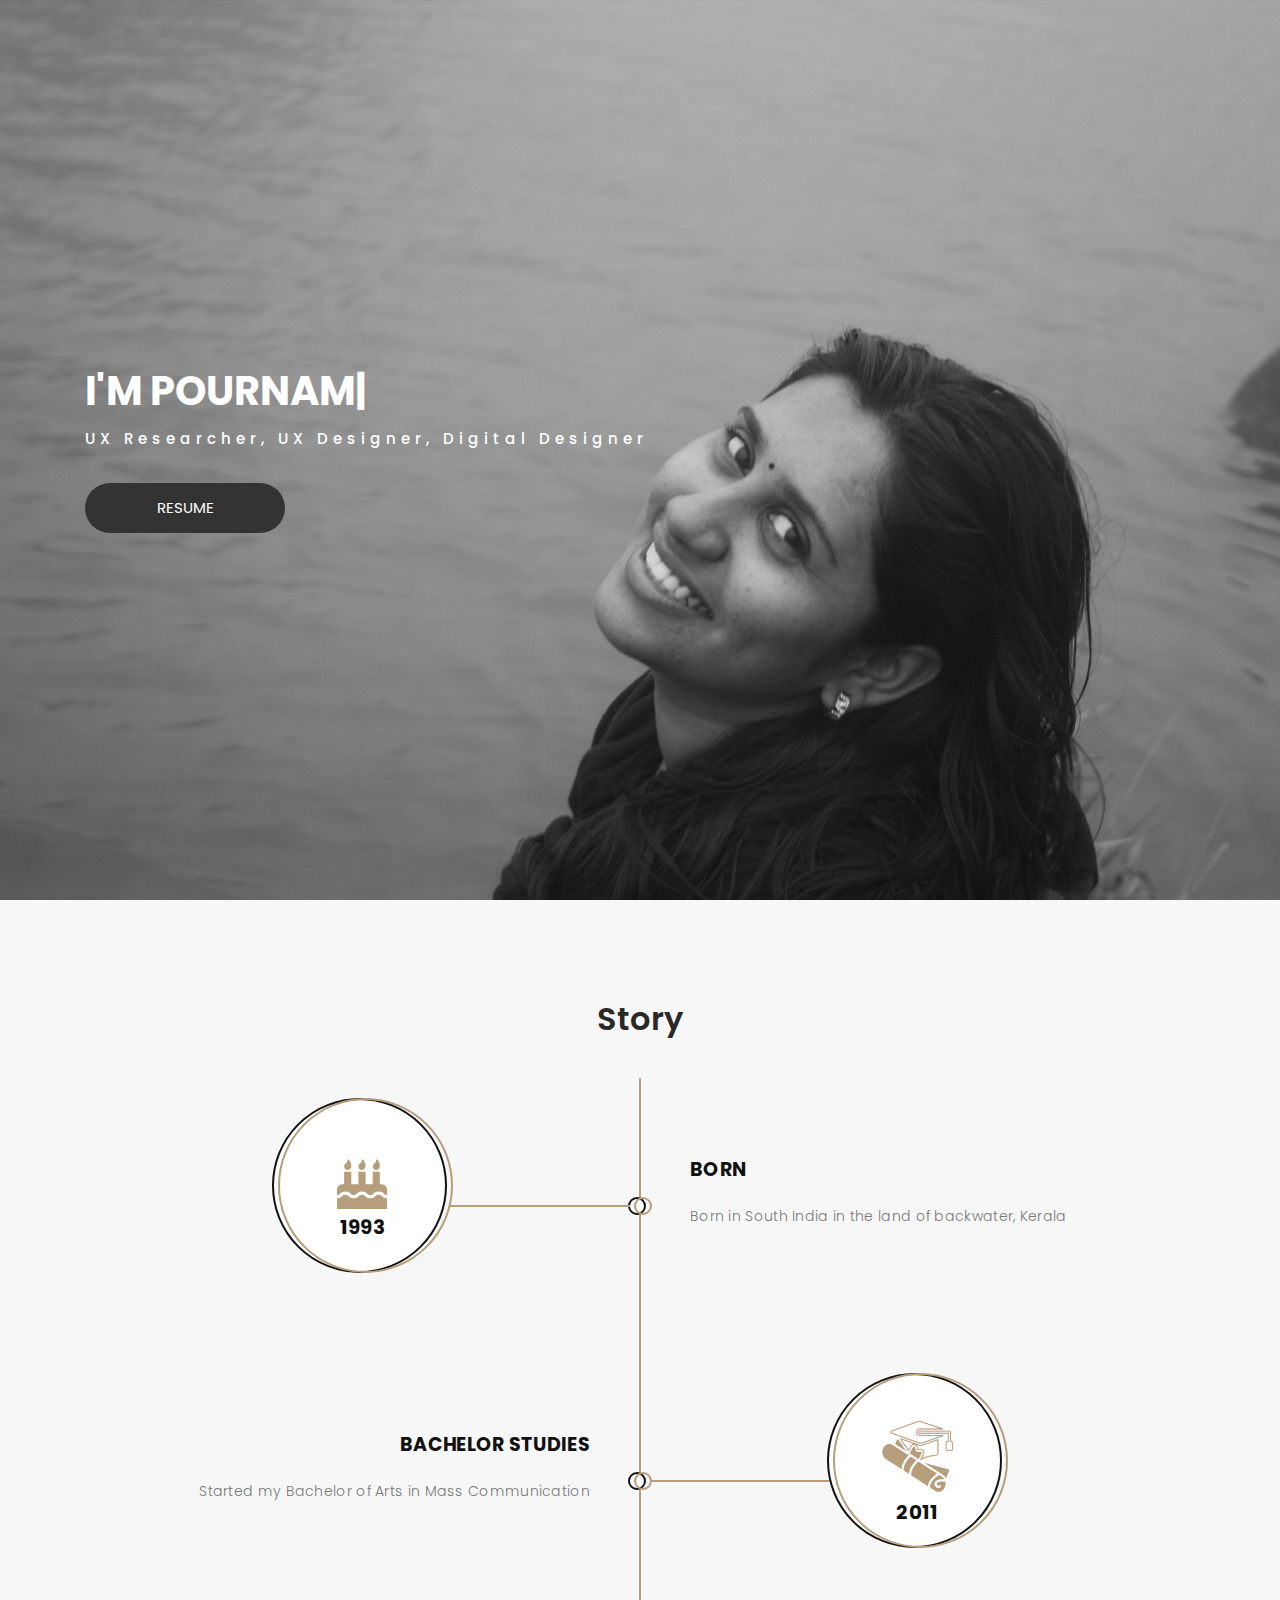
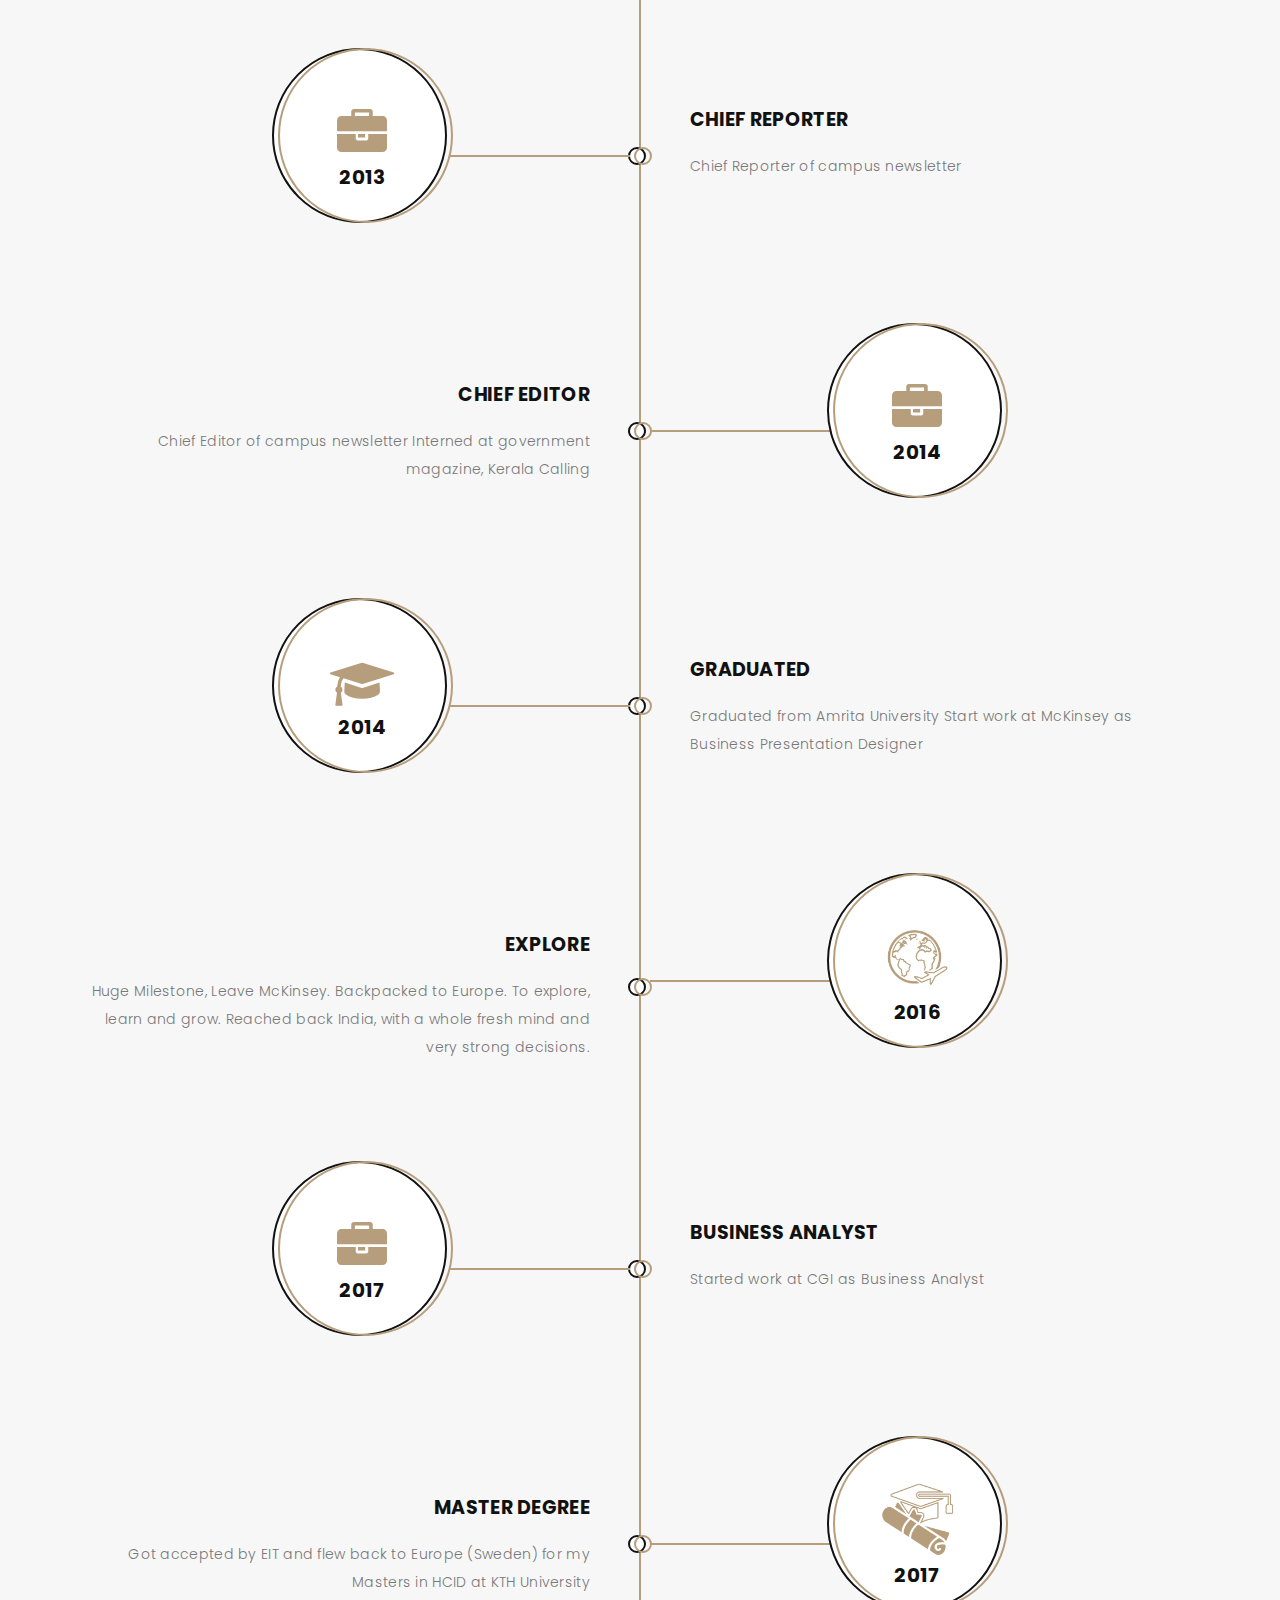
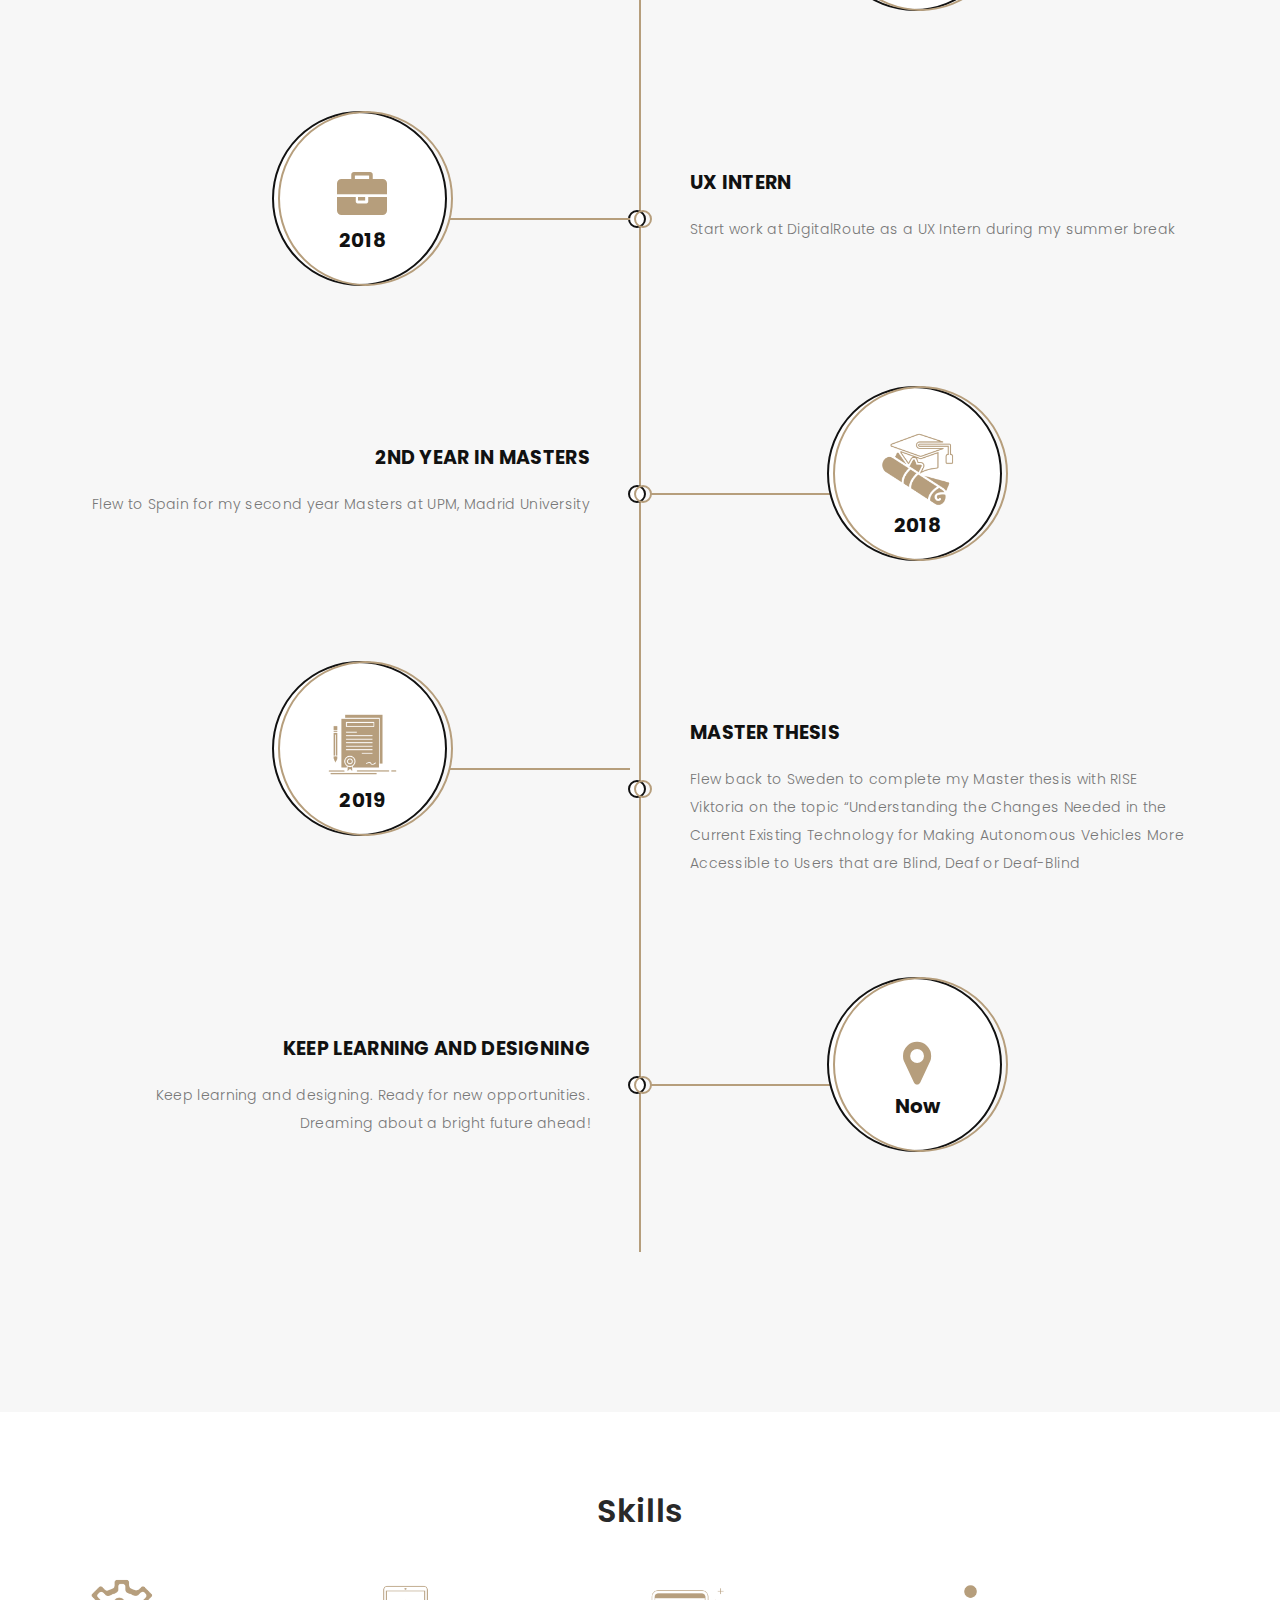
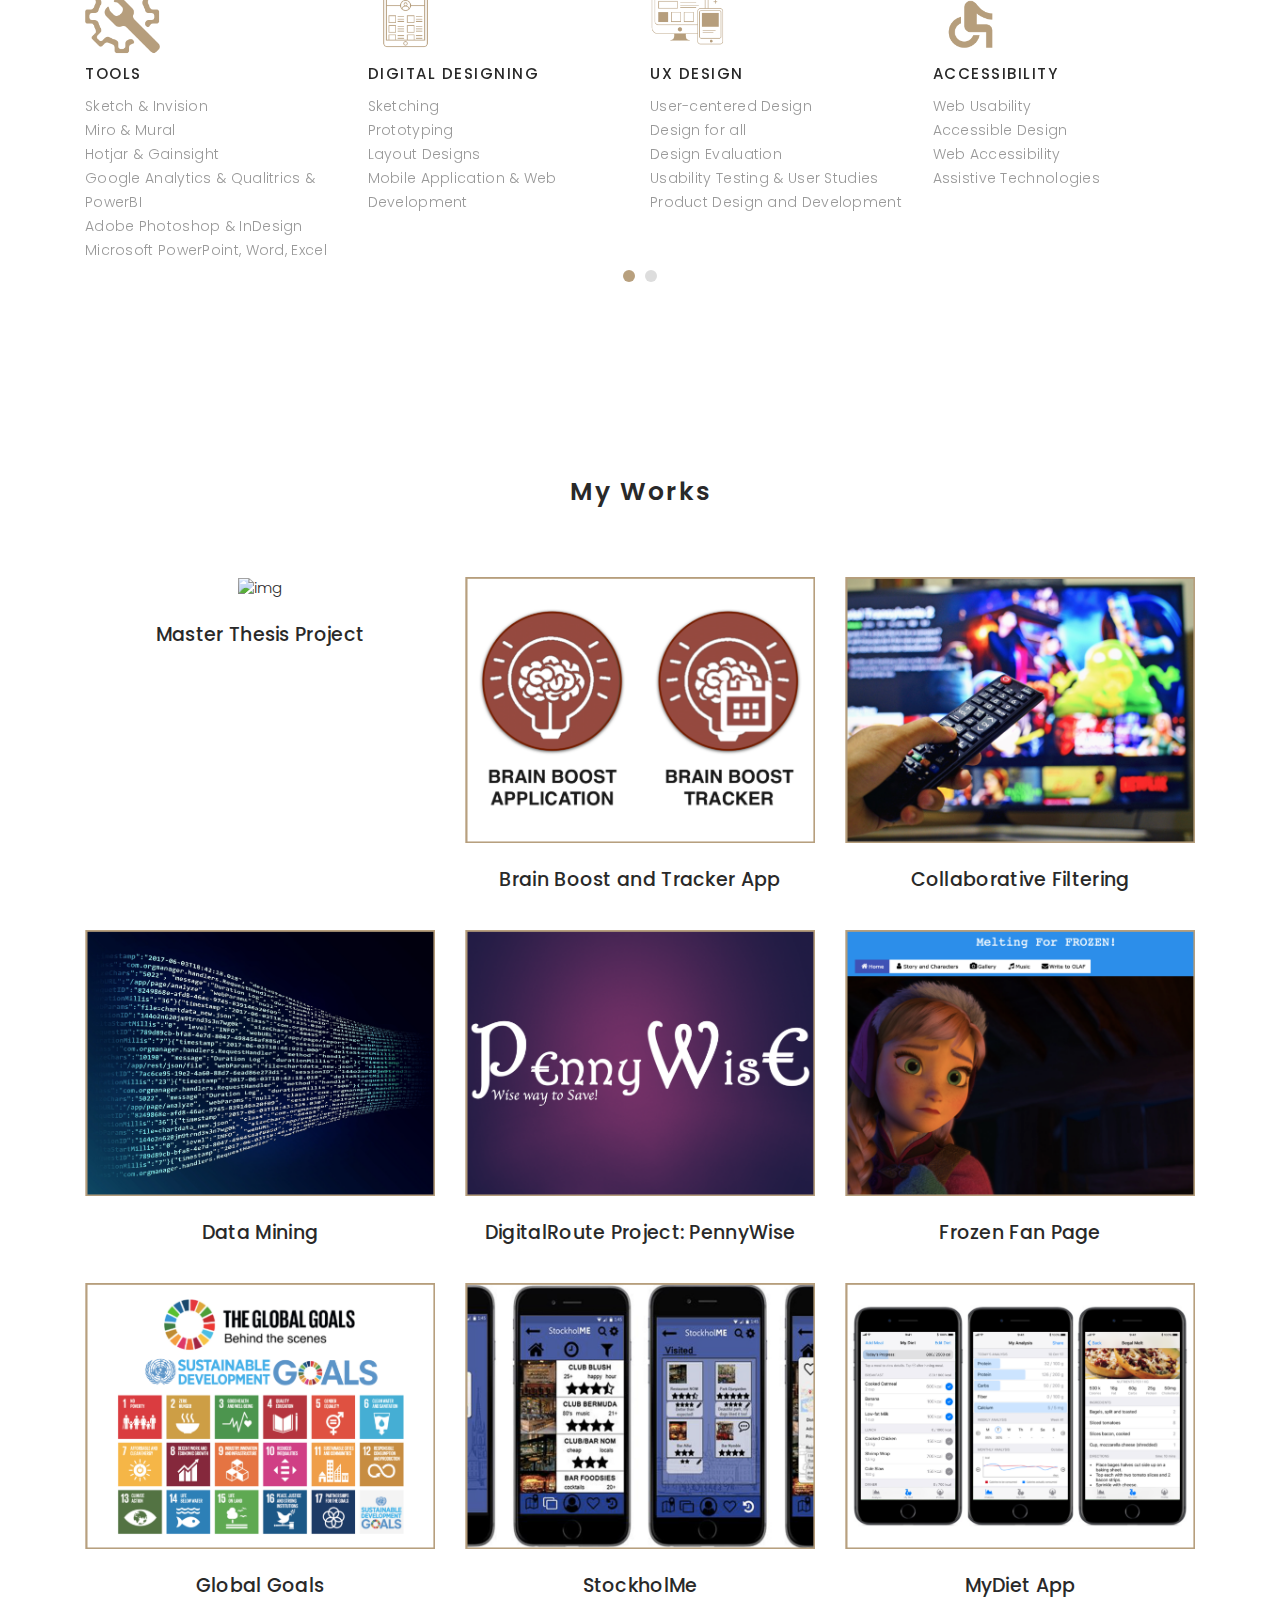
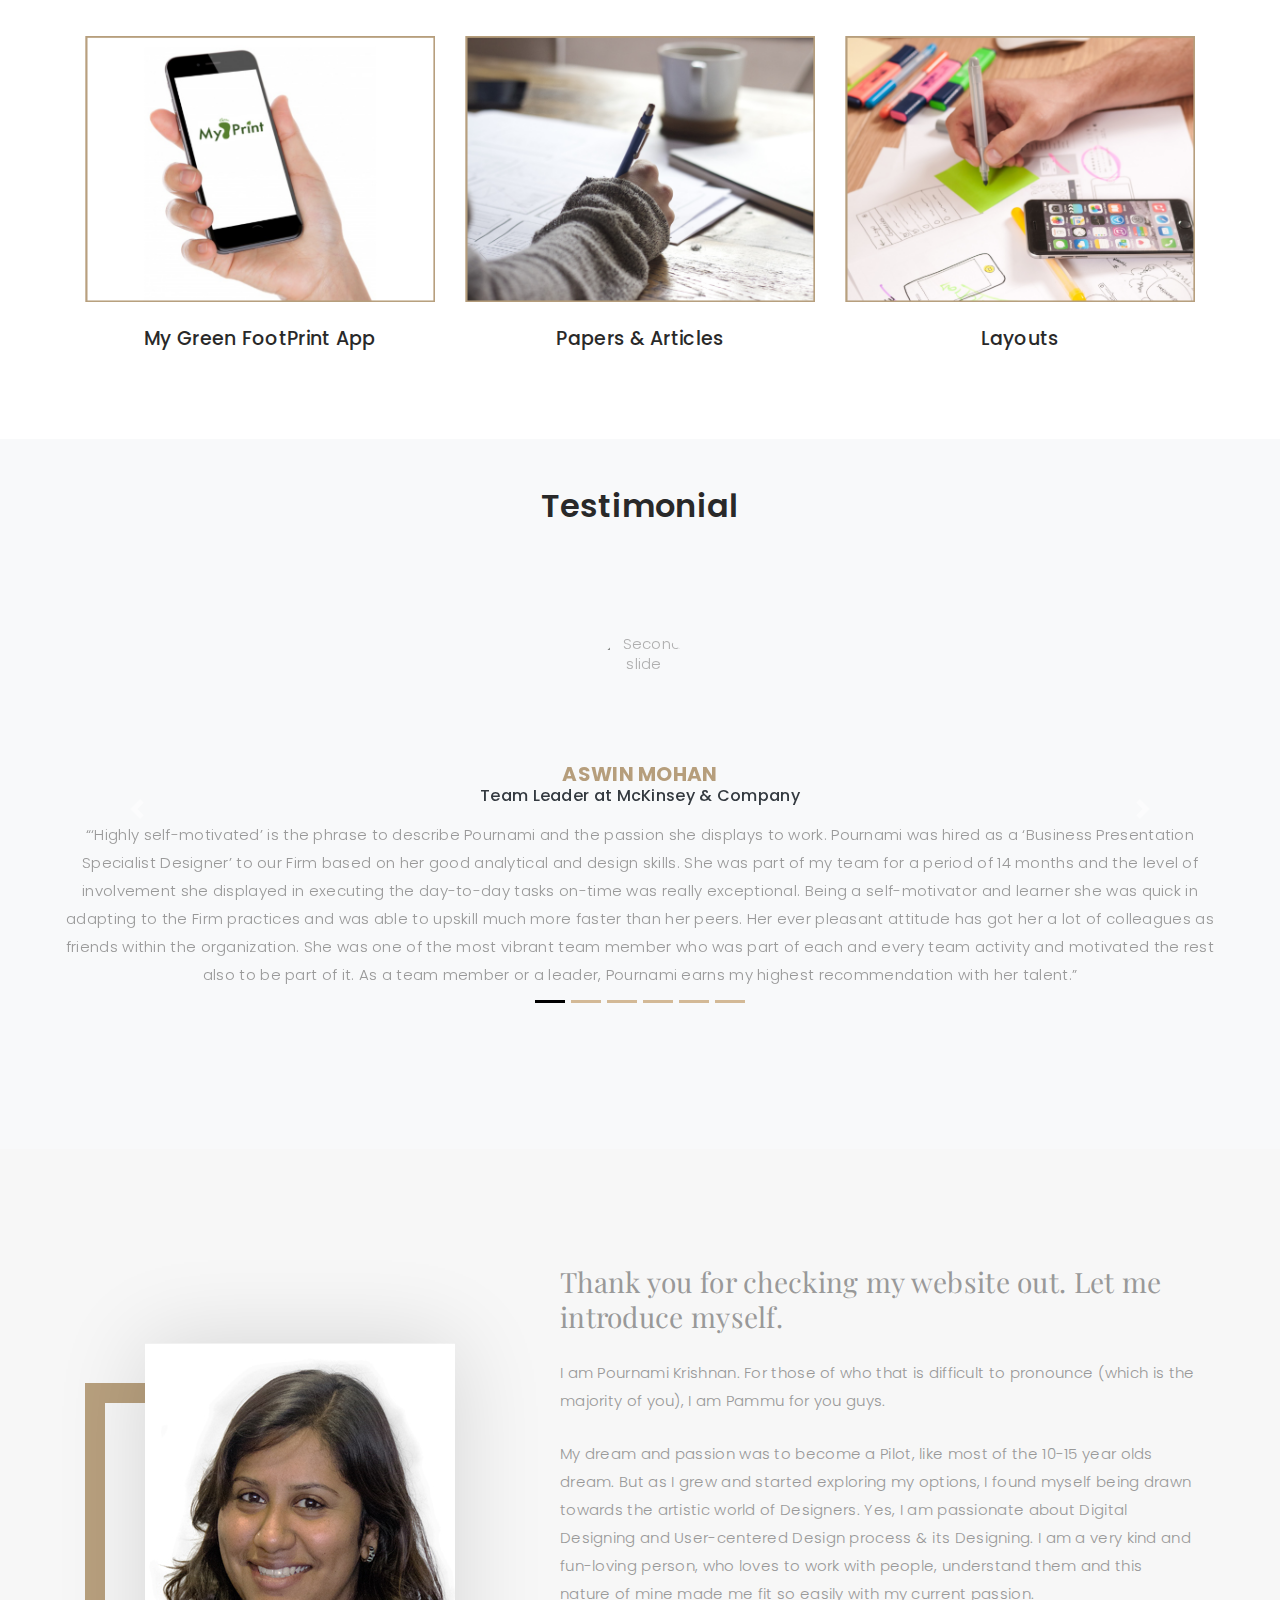
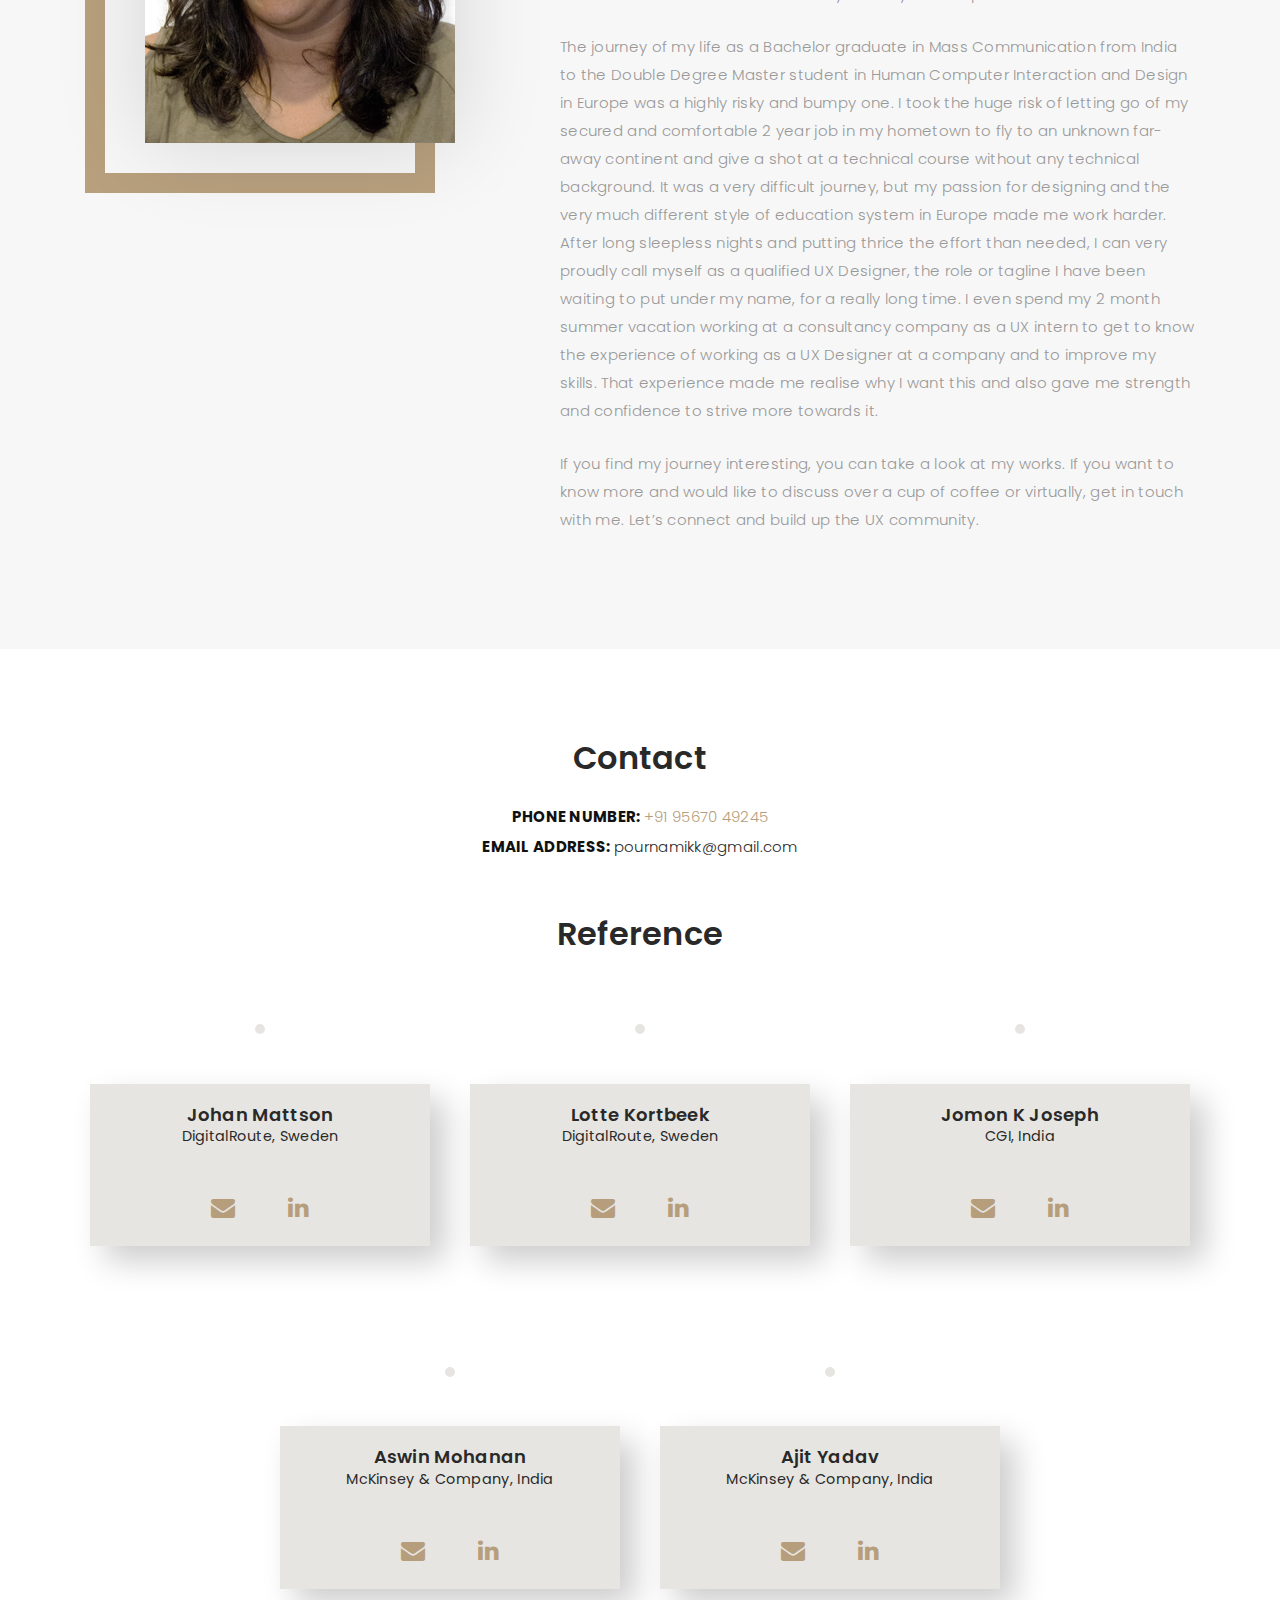
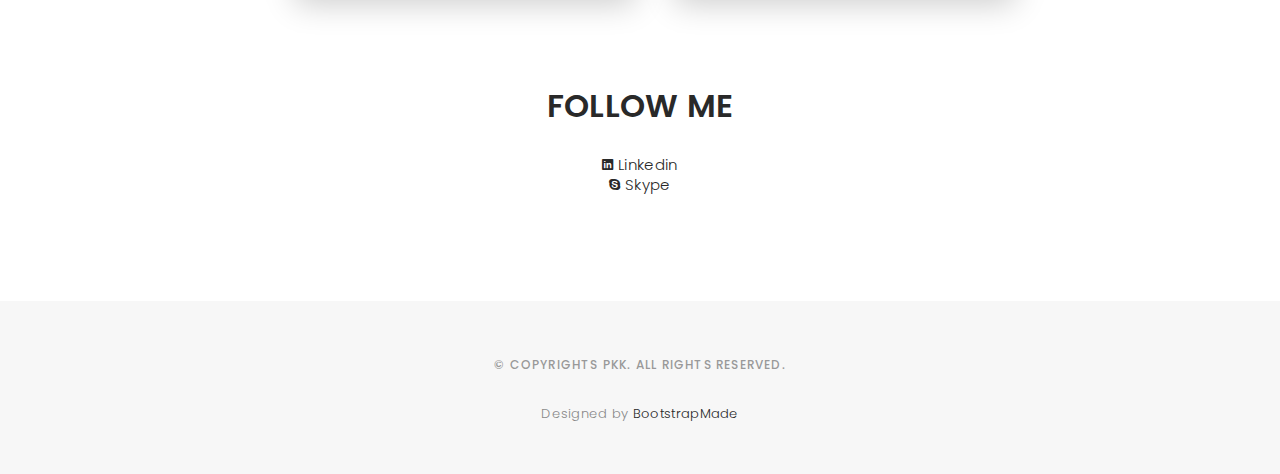
==== index.html @ f2453cb4 "Update index.html" ====
<!DOCTYPE html>
<html lang="en">

<head>
  <!-- meta -->
  <meta charset="utf-8">
  <meta content="width=device-width, initial-scale=1.0" name="viewport">

  <title>Pournami Krishnan - Personal Portfolio</title>
  <meta content="" name="keywords">
  <meta content="" name="description">

  <!-- Google Fonts -->
  <link href="https://fonts.googleapis.com/css?family=Poppins:300,300i,400,400i,500,500i,600,600i,700,700i|Playfair+Display:400,400i,700,700i,900,900i"
    rel="stylesheet">
  <link href="https://stackpath.bootstrapcdn.com/font-awesome/4.7.0/css/font-awesome.min.css" rel="stylesheet"
    integrity="sha384-wvfXpqpZZVQGK6TAh5PVlGOfQNHSoD2xbE+QkPxCAFlNEevoEH3Sl0sibVcOQVnN" crossorigin="anonymous">
  <!-- Bootstrap CSS File -->
  <link href="lib/bootstrap/css/bootstrap.min.css" rel="stylesheet">


  <!-- Libraries CSS Files -->
  <link href="lib/ionicons/css/ionicons.min.css" rel="stylesheet">
  <link href="lib/owlcarousel/assets/owl.carousel.min.css" rel="stylesheet">
  <link href="lib/magnific-popup/magnific-popup.css" rel="stylesheet">
  <link href="lib/hover/hover.min.css" rel="stylesheet">

  <!-- Main Stylesheet File -->
  <link href="css/style.css" rel="stylesheet">

  <!-- Responsive css -->
  <link href="css/responsive.css" rel="stylesheet">

  <!-- Favicon -->
  <link rel="shortcut icon" href="images/favicon.png">

</head>

<body>

  <!-- start section navbar -->
  <nav id="main-nav">
    <div class="row">
      <div class="container">

        <div class="logo">
          <a href="index.html"><img src="images/logo.png" alt="logo"></a>
        </div>

        <div class="responsive"><i data-icon="m" class="ion-navicon-round"></i></div>

        <ul class="nav-menu list-unstyled">
          <li><a href="#header" class="smoothScroll">Home</a></li>
          <li><a href="#story" class="smoothScroll">Story</a></li>
          <li><a href="#skills" class="smoothScroll">Skills</a></li>
          <li><a href="#portfolio" class="smoothScroll">Work</a></li>
          <li><a href="#testimonial" class="smoothScroll">Testimonial</a></li>
          <li><a href="#about" class="smoothScroll">About</a></li>
          <li><a href="#contact" class="smoothScroll">Contact</a></li>
        </ul>

      </div>
    </div>
  </nav>
  <!-- End section navbar -->


  <!-- start section header -->
  <div id="header" class="home">

    <div class="container">
      <div class="header-content">
        <h1>I'm <span class="typed"></span></h1>
        <p>UX Researcher, UX Designer, Digital Designer</p>
        <a class="btn btn-defeault btn-resume text-white" target="_blank" href="https://pournamikk.github.io/Resume/">RESUME</a>

        <!-- <ul class="list-unstyled list-social">
          <li><a href="https://www.facebook.com/pournami.krishnan.5"><i class="f30 ion-social-facebook"></i></a></li>
          <li><a href="https://www.linkedin.com/in/pournamikk"><i class="f30 ion-social-linkedin"></i></a></li>
          <li><a href="https://join.skype.com/invite/nHJZXLUp7gkE"><i class="f30 ion-social-skype"></i></a></li>
        </ul> -->
      </div>
    </div>
  </div>
  <!-- End section header -->

  <!-- start section story -->
  <div id="story">
    <div class="container">

      <div class="row">
                <div class="col-md-12">
          <h2 class="text-center">Story</h2>
                      <div class="main-timeline">
                            <div class="timeline">
                                  <div class="icon"></div>
                                  <div class="date-content">
                                        <div class="date-outer">
                                              <span class="date">
                    <span class="month"><i class="fa fa-birthday-cake"></i></span><span class="year">1993</span>
                                                </span>
                                          </div>
                                    </div>
                                  <div class="timeline-content">
                                        <h3 class="title">Born</h3>
                                        <p class="description">Born in South India in the land of backwater, Kerala
                                          </p>
                                    </div>
                              </div>
                            <div class="timeline">
                                  <div class="icon"></div>
                                  <div class="date-content">
                                        <div class="date-outer">
                                              <span class="date">
                    <span class="month"><img src="images/Master Degree.png" width="75" class="nmt-15"></span><span
                      class="year">2011</span>
                                                </span>
                                          </div>
                                    </div>
                                  <div class="timeline-content">
                                        <h3 class="title">Bachelor Studies</h3>
                                        <p class="description">Started my Bachelor of Arts in Mass Communication</p>
                                    </div>
                              </div>
                            <div class="timeline">
                                  <div class="icon"></div>
                                  <div class="date-content">
                                        <div class="date-outer">
                                              <span class="date">
                    <span class="month"><i class="fa fa-briefcase"></i></span><span class="year">2013</span>
                                                </span>
                                          </div>
                                    </div>
                                  <div class="timeline-content">
                                        <h3 class="title">Chief Reporter</h3>
                                        <p class="description">Chief Reporter of campus newsletter
                                          </p>
                                    </div>
                              </div>
                            <div class="timeline">
                                  <div class="icon"></div>
                                  <div class="date-content">
                                        <div class="date-outer">
                                              <span class="date">
                    <span class="month"><i class="fa fa-briefcase"></i></span><span class="year">2014</span>
                                                </span>
                                          </div>
                                    </div>
                                  <div class="timeline-content">
                                        <h3 class="title">Chief Editor</h3>
                                        <p class="description">Chief Editor of campus newsletter Interned at government
                  magazine, Kerala Calling</p>
                                    </div>
                              </div>
                            <div class="timeline">
                                  <div class="icon"></div>
                                  <div class="date-content">
                                        <div class="date-outer">
                                              <span class="date">
                    <span class="month"><i class="fa fa-graduation-cap"></i></span><span class="year">2014</span>
                                                </span>
                                          </div>
                                    </div>
                                  <div class="timeline-content">
                                        <h3 class="title">Graduated</h3>
                                        <p class="description">Graduated from Amrita University
                  Start work at McKinsey as Business Presentation Designer
                                          </p>
                                    </div>
                              </div>
                            <div class="timeline">
                                  <div class="icon"></div>
                                  <div class="date-content">
                                        <div class="date-outer">
                                              <span class="date">
                    <span class="month"><img src="images/616649-512.png" width="75" class="nmt-15"></span><span class="year">2016</span>
                                                </span>
                                          </div>
                                    </div>
                                  <div class="timeline-content">
                                        <h3 class="title">Explore</h3>
                                        <p class="description">Huge Milestone, Leave McKinsey. Backpacked to Europe. To
                  explore, learn and grow. Reached back India, with a whole fresh mind and very strong decisions.</p>
                                    </div>
                              </div>
                            <div class="timeline">
                                  <div class="icon"></div>
                                  <div class="date-content">
                                        <div class="date-outer">
                                              <span class="date">
                    <span class="month"><i class="fa fa-briefcase"></i></span><span class="year">2017</span>
                                                </span>
                                          </div>
                                    </div>
                                  <div class="timeline-content">
                                        <h3 class="title">Business Analyst</h3>
                                        <p class="description">Started work at CGI as Business Analyst
                                          </p>
                                    </div>
                              </div>
                            <div class="timeline">
                                  <div class="icon"></div>
                                  <div class="date-content">
                                        <div class="date-outer">
                                              <span class="date">
                    <span class="month"><img src="images/Master Degree.png" width="75" class="nmt-15"></span><span
                      class="year">2017</span>
                                                </span>
                                          </div>
                                    </div>
                                  <div class="timeline-content">
                                        <h3 class="title">Master Degree</h3>
                                        <p class="description">Got accepted by EIT and flew back to Europe (Sweden) for
                  my Masters in HCID at KTH University</p>
                                    </div>
                              </div>
                            <div class="timeline">
                                  <div class="icon"></div>
                                  <div class="date-content">
                                        <div class="date-outer">
                                              <span class="date">
                    <span class="month"><i class="fa fa-briefcase"></i></span><span class="year">2018</span>
                                                </span>
                                          </div>
                                    </div>
                                  <div class="timeline-content">
                                        <h3 class="title">UX Intern</h3>
                                        <p class="description">Start work at DigitalRoute as a UX Intern during my
                  summer break
                                          </p>
                                    </div>
                              </div>
                            <div class="timeline">
                                  <div class="icon"></div>
                                  <div class="date-content">
                                        <div class="date-outer">
                                              <span class="date">
                    <span class="month">
                      <img src="images/Master Degree.png" width="75" class="nmt-15">
                    </span><span class="year">2018</span>
                                                </span>
                                          </div>
                                    </div>
                                  <div class="timeline-content">
                                        <h3 class="title">2nd Year in Masters</h3>
                                        <p class="description">Flew to Spain for my second year Masters at UPM, Madrid
                  University</p>
                                    </div>
                              </div>
                            <div class="timeline">
                                  <div class="icon"></div>
                                  <div class="date-content">
                                        <div class="date-outer">
                                              <span class="date">
                    <span class="month"><img src="images/Master Thesis.png" width="75" class="nmt-15"></span><span
                      class="year">2019</span>
                                                </span>
                                          </div>
                                    </div>
                                  <div class="timeline-content">
                                        <h3 class="title">Master Thesis</h3>
                                        <p class="description">Flew back to Sweden to complete my Master thesis with RISE Viktoria on the topic “Understanding the Changes Needed in the Current Existing Technology for Making Autonomous Vehicles More Accessible to Users that are Blind, Deaf or Deaf-Blind</p>
                                    </div>
                              </div>
                            <div class="timeline">
                                  <div class="icon"></div>
                                  <div class="date-content">
                                        <div class="date-outer">
                                              <span class="date">
                    <span class="month"><i class="fa fa-map-marker"></i></span><span class="year">Now</span>
                                                </span>
                                          </div>
                                    </div>
                                  <div class="timeline-content">
                                        <h3 class="title">Keep learning and designing</h3>
                                        <p class="description">Keep learning and designing. Ready for new
                  opportunities. Dreaming about a bright future ahead!</p>
                                    </div>
                              </div>
                        </div>
                  
        </div>
            </div>
          

    </div>

  </div>
  <!-- end section story -->

  

  <!-- start section services -->
  <div id="skills">
    <div class="container">

      <h2 class="text-center mb-5">Skills</h2>
      <div class="services-carousel owl-theme">
        <div class="services-block">

          <img src="images/Tools.png" width="75">
          <span>Tools</span>
          <p class="separator">Sketch & Invision</p>
          <p class="separator">Miro & Mural</p>
          <p class="separator">Hotjar & Gainsight</p>
          <p class="separator">Google Analytics & Qualitrics & PowerBI</p>
          <p class="separator">Adobe Photoshop & InDesign</p>
          <p class="separator">Microsoft PowerPoint, Word, Excel</p>

        </div>

        <div class="services-block">

          <img src="images/Digital Design.png" width="75">
          <span>Digital Designing</span>
          <p class="separator">Sketching</p>
          <p class="separator">Prototyping</p>
          <p class="separator">Layout Designs</p>
          <p class="separator">Mobile Application & Web Development</p>

        </div>

        <div class="services-block">

          <img src="images/UX Design.png" width="75">
          <span>UX Design</span>
          <p class="separator">User-centered Design</p>
          <p class="separator">Design for all</p>
          <p class="separator">Design Evaluation</p>
          <p class="separator">Usability Testing & User Studies</p>
          <p class="separator">Product Design and Development</p>

        </div>

        <div class="services-block">

          <img src="images/Accessibility.png" width="75">
          <span>Accessibility</span>
          <p class="separator">Web Usability</p>
          <p class="separator">Accessible Design</p>
          <p class="separator">Web Accessibility</p>
          <p class="separator">Assistive Technologies</p>

        </div>

        <div class="services-block">

          <img src="images/2639837-512.png" width="75">
          <span>Ideas</span>
          <p class="separator">Brainstorming</p>
          <p class="separator">Design Thinking</p>
          <p class="separator">Creative Thinking</p>
          <p class="separator">Storyboarding</p>

        </div>


      </div>
          

    </div>

  </div>
  <!-- end section services -->

  


  <!-- start section portfolio -->
  <div id="portfolio" class="text-center paddsection">

    <div class="container">
      <div class="section-title text-center">
        <h2>My Works</h2>
      </div>
    </div>


    <div class="container">
      <div class="journal-block">
        <div class="row">

          <div class="col-lg-4 col-md-6">
            <div class="journal-info">

              <a href="graffter-project.html"><img src="images/Master Thesis Thumbnail.png" class="img-responsive" alt="img"></a>

              <div class="journal-txt">

                <h4><a href="graffter-project.html">Master Thesis Project</a></h4>

              </div>

            </div>
          </div>

          <div class="col-lg-4 col-md-6">
            <div class="journal-info">
              <a href="brain-boost-tracker.html"><img src="images/BrainBoost.png" class="img-responsive" alt="img"></a>
              <div class="journal-txt">
                <h4><a href="brain-boost-tracker.html">Brain Boost and Tracker App</a></h4>
              </div>
            </div>
          </div>

          <div class="col-lg-4 col-md-6">
            <div class="journal-info">

              <a href="collaborative-filtering.html"><img src="images/Collaborative Filtering.png" class="img-responsive"
                  alt="img"></a>

              <div class="journal-txt">

                <h4><a href="collaborative-filtering.html">Collaborative Filtering</a></h4>

              </div>

            </div>
          </div>
          <div class="col-lg-4 col-md-6">
            <div class="journal-info">

              <a href="data-mining.html"><img src="images/Data Mining.png" class="img-responsive" alt="img"></a>

              <div class="journal-txt">

                <h4><a href="data-mining.html">Data Mining</a></h4>

              </div>

            </div>
          </div>
          <div class="col-lg-4 col-md-6">
            <div class="journal-info">

              <a href="digital-route.html"><img src="images/DigitalRoute_PennyWise.png" class="img-responsive" alt="img"></a>

              <div class="journal-txt">

                <h4><a href="digital-route.html">DigitalRoute Project: PennyWise</a></h4>

              </div>

            </div>
          </div>
          <div class="col-lg-4 col-md-6">
            <div class="journal-info">

              <a href="frozen-fan-page.html"><img src="images/Frozen Fan Page.png" class="img-responsive" alt="img"></a>

              <div class="journal-txt">

                <h4><a href="frozen-fan-page.html">Frozen Fan Page</a></h4>

              </div>

            </div>
          </div>
          <div class="col-lg-4 col-md-6">
            <div class="journal-info">

              <a href="global-goals.html"><img src="images/Global Goals.png" class="img-responsive" alt="img"></a>

              <div class="journal-txt">

                <h4><a href="global-goals.html">Global Goals</a></h4>

              </div>

            </div>
          </div>
          <div class="col-lg-4 col-md-6">
            <div class="journal-info">

              <a href="stockholme-app.html"><img src="images/StockholMe.png" class="img-responsive" alt="img"></a>

              <div class="journal-txt">

                <h4><a href="stockholme-app.html">StockholMe</a></h4>

              </div>

            </div>
          </div>
          <div class="col-lg-4 col-md-6">
            <div class="journal-info">

              <a href="mydiet-app.html"><img src="images/MyDiet App.png" class="img-responsive" alt="img"></a>

              <div class="journal-txt">

                <h4><a href="mydiet-app.html">MyDiet App</a></h4>

              </div>

            </div>
          </div>
          <div class="col-lg-4 col-md-6">
            <div class="journal-info">

              <a href="my-green-foot-print-app.html"><img src="images/MyGreenFootprint.png" class="img-responsive" alt="img"></a>

              <div class="journal-txt">

                <h4><a href="my-green-foot-print-app.html">My Green FootPrint App</a></h4>

              </div>

            </div>
          </div>
          <div class="col-lg-4 col-md-6">
            <div class="journal-info">

              <a href="papers-articles.html"><img src="images/Writings & Articles.png" class="img-responsive" alt="img"></a>

              <div class="journal-txt">

                <h4><a href="papers-articles.html">Papers & Articles</a></h4>

              </div>

            </div>
          </div>

          <div class="col-lg-4 col-md-6">
            <div class="journal-info">

              <a href="layout.html"><img src="images/Layouts.png" class="img-responsive" alt="img"></a>

              <div class="journal-txt">

                <h4><a href="layout.html">Layouts</a></h4>

              </div>

            </div>
          </div>

        </div>
      </div>
    </div>

  </div>
  <!-- End section portfolio -->
  
  <!-- start sectoion testimonial -->
  <div id="testimonial" class="bg-light pt-5 pb-5">
    <h2 class="text-center">Testimonial</h2>
    <div class=" p-5 mx-auto mt-2 mb-3">
      <div id="carouselTestimonial" data-interval="15000" class="carousel carousel-testimonial slide mt-5 mb-5"
        data-ride="carousel">
        <ol class="carousel-indicators">
          <li data-target="#carouselTestimonial" data-slide-to="0" class="active"></li>
          <li data-target="#carouselTestimonial" data-slide-to="1"></li>
          <li data-target="#carouselTestimonial" data-slide-to="2"></li>
          <li data-target="#carouselTestimonial" data-slide-to="3"></li>
          <li data-target="#carouselTestimonial" data-slide-to="4"></li>
          <li data-target="#carouselTestimonial" data-slide-to="5"></li>
        </ol>
        <div class="carousel-inner">
          <div class="carousel-item text-center active">
            <div style="width: 100px;" class="carousel-testimonial-img p-1  rounded-circle m-auto">
              <img class="d-block rounded-circle" src="images/client1.png" height="100" width="100" alt="Second slide">
            </div>
            <h5 class="mt-4 mb-0"><strong class="text-gold text-uppercase">Aswin Mohan</strong></h5>
            <h6 class="text-dark m-0">Team Leader at McKinsey & Company</h6>
            <p class="m-0 pt-3">“‘Highly self-motivated’ is the phrase to describe Pournami and the passion she
              displays to work. Pournami was hired as a ‘Business Presentation Specialist Designer’ to our Firm based
              on her good analytical and design skills. She was part of my team for a period of 14 months and the level
              of involvement she displayed in executing the day-to-day tasks on-time was really exceptional. Being a
              self-motivator and learner she was quick in adapting to the Firm practices and was able to upskill much
              more faster than her peers. Her ever pleasant attitude has got her a lot of colleagues as friends within
              the organization. She was one of the most vibrant team member who was part of each and every team
              activity and motivated the rest also to be part of it. As a team member or a leader, Pournami earns my
              highest recommendation with her talent.”</p>
          </div>
          <div class="carousel-item text-center ">
            <div style="width: 100px;" class="carousel-testimonial-img p-1  rounded-circle m-auto">
              <img class="d-block rounded-circle" src="images/client2.png" height="100" width="100" alt="Second slide">
            </div>
            <h5 class="mt-4 mb-0"><strong class="text-gold text-uppercase">Jomon Koyipally Joseph</strong></h5>
            <h6 class="text-dark m-0">Manager, CGI</h6>
            <p class="m-0 pt-3">“Pournami joined my team as a presentation creator. She has been involved in creating
              graphics and icons for different customers. She is impressively good in creating presentations and is
              good in converting thoughts in to graphics. She is a confident lady with lots of energy. It is natural to
              her to mingle with people and work as team.”</p>
          </div>
          <div class="carousel-item text-center ">
            <div style="width: 100px;" class="carousel-testimonial-img p-1  rounded-circle m-auto">
              <img class="d-block rounded-circle" src="images/client3.png" height="100" width="100" alt="Second slide">
            </div>
            <h5 class="mt-4 mb-0"><strong class="text-gold text-uppercase">Maaike Dokter</strong></h5>
            <h6 class="text-dark m-0">EIT Master Student, UPM</h6>
            <p class="m-0 pt-3">“It has been such a pleasure to work together with Pournami. We have worked together on
              several different projects related to different fields (e.g. e-Health, Business, HTML, etc.). She has a
              great spirit, a super positive attitude and a professional mindset. She works well with deadlines and has
              a knack for communication. Besides delivering great results, she is also genuinely interested in her
              colleagues. I hope to work together with Pournami on more projects in the future.“</p>
          </div>
          <div class="carousel-item text-center ">
            <div style="width: 100px;" class="carousel-testimonial-img p-1  rounded-circle m-auto">
              <img class="d-block rounded-circle" src="images/client4.png" height="100" width="100" alt="Second slide">
            </div>
            <h5 class="mt-4 mb-0"><strong class="text-gold text-uppercase">Miguel Angel Orellana</strong></h5>
            <h6 class="text-dark m-0">CEO & Co-founder of The Graffter</h6>
            <p class="m-0 pt-3">“I had the opportunity to work with Pournami helping my company on a market research
              under the EIT Digital Master School. She is very professional, self motivated and hard worker. I was very
              impressed with the quality of the work done. I wish her the best in future adventures.”</p>
          </div>

          <div class="carousel-item text-center ">
            <div style="width: 100px;" class="carousel-testimonial-img p-1  rounded-circle m-auto">
              <img class="d-block rounded-circle" src="images/client5.png" height="100" width="100" alt="Second slide">
            </div>
            <h5 class="mt-4 mb-0"><strong class="text-gold text-uppercase">Charles Hu</strong></h5>
            <h6 class="text-dark m-0">EIT Master Student, UPM</h6>
            <p class="m-0 pt-3">“Pournami is one of the brightest and hardest working people I know. No matter how
              difficult the assignment is, whether it is UX, accessibility, or data mining, she is always able to
              figure out a solution. What separates her from others however is how much she cares about other people's
              success. Pournami always proactively lends other classmates a helping hand and shares her insights. I'm
              confident that Pournami would make an excellent addition to any team that is seeking UX and accessibility
              expertise, as well as a boost in team morale.”</p>
          </div>
          <div class="carousel-item text-center ">
            <div style="width: 100px;" class="carousel-testimonial-img p-1  rounded-circle m-auto">
              <img class="d-block rounded-circle" src="images/client6.png" height="100" width="100" alt="Second slide">
            </div>
            <h5 class="mt-4 mb-0"><strong class="text-gold text-uppercase">Francisco Javier Segovia</strong></h5>
            <h6 class="text-dark m-0">I&E Coordinator UPM at EIT Digital</h6>
            <p class="m-0 pt-3">“I know Pournami as a student in a master degree. My main concern with my engineering
              students is that they get to know how to make the bridge from engineering to business. It is not an easy
              skill, and not frequent. But she really acquired it. She has a good knowledge of technology but she has
              the capacity of innovate from it to create a business solution, a new product/service. She understands
              what a customer is (which is something that usually an engineering student ignores). She also understands
              that any solution starts with a business research, and she is capable of conducting it. And she
              understands and is really aware that any business decision should be based in facts and data. She is also
              very committed to her job, perseverant and hardworking, she knows how to work in a team, and she is
              accustomed to work in international environments with people of different backgrounds. I highly recommend
              her.”</p>
          </div>
        </div>
        <a class="carousel-control-prev" href="#carouselTestimonial" role="button" data-slide="prev">
          <span class="carousel-control-prev-icon" aria-hidden="true"></span>
          <span class="sr-only">Previous</span>
        </a>
        <a class="carousel-control-next" href="#carouselTestimonial" role="button" data-slide="next">
          <span class="carousel-control-next-icon" aria-hidden="true"></span>
          <span class="sr-only">Next</span>
        </a>
      </div>
    </div>



  </div>

  <!-- start section about us -->
  <div id="about" class="paddsection">
    <div class="container">
      <div class="row justify-content-between">

        <div class="col-lg-4 pt-9">
          <div class="div-img-bg">
            <div class="about-img">
              <img src="images/me.jpg" class="img-responsive" alt="me">
            </div>
          </div>
        </div>
        <div class="col-lg-7">
          <div class="about-descr">
            <p class="p-heading line-height">Thank you for checking my website out. Let me introduce myself.</p>
            <p class=""> I am Pournami
              Krishnan. For those of who that is difficult to pronounce (which is the majority of you), I am Pammu for
              you guys.</p>

            <p class="">My dream and passion was to become a Pilot, like most of the 10-15 year olds dream.
              But as I grew and started exploring my options, I found myself being drawn towards the artistic world of
              Designers. Yes, I am passionate about Digital Designing and User-centered Design process & its Designing.
              I am a very kind and fun-loving person, who loves to work with people, understand them and this nature of
              mine made me fit so easily with my current passion.</p>

            <p class="">The journey of my life as a Bachelor graduate in Mass Communication from India to the
              Double Degree Master student in Human Computer Interaction and Design in Europe was a highly risky and
              bumpy one. I took the huge risk of letting go of my secured and comfortable 2 year job in my hometown to
              fly to an unknown far-away continent and give a shot at a technical course without any technical
              background. It was a very difficult journey, but my passion for designing and the very much different
              style of education system in Europe made me work harder. After long sleepless nights and putting thrice
              the effort than needed, I can very proudly call myself as a qualified UX Designer, the role or tagline I
              have been waiting to put under my name, for a really long time. I even spend my 2 month summer vacation
              working at a consultancy company as a UX intern to get to know the experience of working as a UX Designer
              at a company and to improve my skills. That experience made me realise why I want this and also gave me
              strength and confidence to strive more towards it.</p>

            <p class="">If you find my journey interesting, you can take a look at my works. If you want to
              know more and would like to discuss over a cup of coffee or virtually, get in touch with me. Let’s
              connect and build up the UX community.</p>


          </div>

        </div>
      </div>
    </div>
  </div>
  <!-- end section about us -->

  
  <!-- start sectoion contact -->
  <div id="contact" class="paddsection">
    <div class="container">
      <div class="contact-block1">
        <div class="row">

          <div class="col-lg-12">

            <div class="contact-contact">

              <h2 class="mb-30 text-center">Contact</h2>

              <ul class="contact-details text-center">
                <li><b class="highlight">PHONE NUMBER:&nbsp;</b><span class="text-gold">+91 95670 49245</span></li>
                <li><b class="highlight">EMAIL ADDRESS:&nbsp;</b><span><a target="_blank" href="mailto:pournamikk@gmail.com">pournamikk@gmail.com</a></span></li>
              </ul>

            </div>
          </div>
          <div class="container mt-5">
            <h2 class="mb-30 text-center">Reference</h2>
            <div class="row mt5">
              <div class="col-lg-4">
                <div class='card card-profile text-center'>

                  <div class='card-block'>
                    <img alt='' class='card-img-profile' src='images/johan.jpg' height="140">
                    <h4 class='card-title'>
                      Johan Mattson
                      <small>DigitalRoute, Sweden</small>
                    </h4>
                    <div class='card-links'>

                      <a class='fa fa-envelope' target="_blank" href='mailto:johan.mattsson@digitalroute.com'></a>
                      <a class='fa fa-linkedin' target="_blank" href='https://www.linkedin.com/in/johanmattsson7'></a>
                    </div>
                  </div>
                </div>
              </div>
              <div class="col-lg-4">
                <div class='card card-profile text-center'>

                  <div class='card-block'>
                    <img alt='' class='card-img-profile' src='images/Lotte.jpg' height="140">
                    <h4 class='card-title'>
                      Lotte Kortbeek
                      <small>DigitalRoute, Sweden</small>
                    </h4>
                    <div class='card-links'>

                      <a class='fa fa-envelope' target="_blank" href='mailto:kortbeek.lotte@gmail.com'></a>
                      <a class='fa fa-linkedin' target="_blank" href='https://www.linkedin.com/in/charlotte-kortbeek/'></a>
                    </div>
                  </div>
                </div>
              </div>
              <div class="col-lg-4">
                <div class='card card-profile text-center'>

                  <div class='card-block'>
                    <img alt='' class='card-img-profile' src='images/Jomon.jpg' height="140">
                    <h4 class='card-title'>
                      Jomon K Joseph
                      <small>CGI, India</small>
                    </h4>
                    <div class='card-links'>

                      <a class='fa fa-envelope' target="_blank" href='mailto:jomonkoyippally.joseph@cgi.com'></a>
                      <a class='fa fa-linkedin' target="_blank" href='https://www.linkedin.com/in/jomonkoyippally/'></a>
                    </div>
                  </div>
                </div>
              </div>

              <div class="col-lg-2">

              </div>
              <div class="col-lg-4 col-lg-offset-1 mt5">
                <div class='card card-profile text-center'>

                  <div class='card-block'>
                    <img alt='' class='card-img-profile' src='images/Aswin.jpg' height="140">
                    <h4 class='card-title'>
                      Aswin Mohanan
                      <small>McKinsey & Company, India</small>
                    </h4>
                    <div class='card-links'>

                      <a class='fa fa-envelope' target="_blank" href='mailto:aswin_mohanan_nair@mckinsey.com'></a>
                      <a class='fa fa-linkedin' target="_blank" href='https://www.linkedin.com/in/aswin-mohan-36538444/'></a>
                    </div>
                  </div>
                </div>
              </div>
              <div class="col-lg-4 mt5">
                <div class='card card-profile text-center'>

                  <div class='card-block'>
                    <img alt='' class='card-img-profile' src='images/Ajit.jpg' height="140">
                    <h4 class='card-title'>
                      Ajit Yadav
                      <small>McKinsey & Company, India</small>
                    </h4>
                    <div class='card-links'>

                      <a class='fa fa-envelope' target="_blank" href='mailto:ajit_yadav@mckinsey.com'></a>
                      <a class='fa fa-linkedin' target="_blank" href='https://www.linkedin.com/in/ajit-yadav-b1599914/'></a>
                    </div>
                  </div>
                </div>
              </div>
            </div>
          </div>
          <div class="col-lg-12 text-center mt-5">
            <div class="socials-media ">
              <h2 class="mb-30">FOLLOW ME</h2>
              <ul class="list-unstyled">
                <li><span><a target="_blank" href="https://www.linkedin.com/in/pournamikk"><i class="ion-social-linkedin"></i>
                      Linkedin</a></span></li>
                <li><span><a target="_blank" href="https://join.skype.com/invite/nHJZXLUp7gkE"><i class="ion-social-skype"></i>
                      Skype</a></span></li>

              </ul>

            </div>

          </div>
        </div>
      </div>
    </div>
  </div>

  <!-- start section footer -->
  <div id="footer" class="text-center">
    <div class="container">

      <p>&copy; Copyrights PKK. All rights reserved.</p>

      <div class="credits">
        <!--
          All the links in the footer should remain intact.
          You can delete the links only if you purchased the pro version.
          Licensing information: https://bootstrapmade.com/license/
          Purchase the pro version with working PHP/AJAX contact form: https://bootstrapmade.com/buy/?theme=Folio
        -->
        Designed by <a href="https://bootstrapmade.com/">BootstrapMade</a>
      </div>

    </div>
  </div>
  <!-- End section footer -->

  <!-- JavaScript Libraries -->
  <script src="lib/jquery/jquery.min.js"></script>
  <script src="lib/jquery/jquery-migrate.min.js"></script>
  <script src="lib/bootstrap/js/bootstrap.bundle.min.js"></script>
  <script src="lib/typed/typed.js"></script>
  <script src="lib/owlcarousel/owl.carousel.min.js"></script>
  <script src="lib/magnific-popup/magnific-popup.min.js"></script>
  <script src="lib/isotope/isotope.pkgd.min.js"></script>

  <!-- Template Main Javascript File -->
  <script src="js/main.js"></script>

</body>

</html>
---- css/style.css ----
/*
  Theme Name: Folio
  Theme URL: https://bootstrapmade.com/folio-bootstrap-portfolio-template/
  Author: BootstrapMade.com
  Author URL: https://bootstrapmade.com
*/

/*  General Styling
/*-----------------------------------------------------------------------------------*/
/*!
 * Start Bootstrap - Freelancer v5.0.1 (https://startbootstrap.com/template-overviews/freelancer)
 * Copyright 2013-2018 Start Bootstrap
 * Licensed under MIT (https://github.com/BlackrockDigital/startbootstrap-freelancer/blob/master/LICENSE)
 */
 .mt5{
  margin-top: 5rem;
 }
 h4 {
  font-size: 18px !important;
 }
.card-profile {
  width: 340px;
  margin: 50px auto;
  background-color: #e6e5e1;
  border-radius: 0;
  border: 0;
  box-shadow: 1em 1em 2em rgba(0, 0, 0, 0.2);
}
.card-profile .card-img-top {
  border-radius: 0;
}
.card-profile .card-img-profile {
  max-width: 100%;
  border-radius: 50%;
  margin-top: -95px;
  margin-bottom: 35px;
  border: 5px solid #e6e5e1;
}
.card-profile .card-title {
  margin-bottom: 50px;
}
.card-profile .card-title small {
  display: block;
  font-size: .8em;
  margin-top: .2em;
}
.card-profile .card-links {
  margin-bottom: 25px;
}
.card-profile .card-links .fa {
  margin: 0 1em;
  font-size: 1.6em;
}
.card-profile .card-links .fa:focus, .card-profile .card-links .fa:hover {
  text-decoration: none;
}
.card-profile .card-links .fa.fa-dribbble {
  color: #ea4b89;
  font-weight: bold;
}
.card-profile .card-links .fa.fa-dribbble:hover {
  color: #e51d6b;
}
.card-profile .card-links .fa.fa-twitter {
  color: #68aade;
}
.card-profile .card-links .fa.fa-twitter:hover {
  color: #3e92d5;
}
.card-profile .card-links .fa.fa-facebook {
  color: #3b5999;
}
.card-profile .card-links .fa.fa-facebook:hover {
  color: #2d4474;
}

 .carousel-indicators {
  bottom: -30px !important;
}
.carousel-indicators .active {
  background-color: #000 !important;
}
.carousel-indicators li {
  background-color:#d3b996;
}
.text-gold{
  color: #b69e7c!important
}
 #quote-carousel {
  padding: 0 10px 30px 10px;
  margin-top: 60px;
}
#quote-carousel .carousel-control {
  background: none;
  color: #CACACA;
  font-size: 2.3em;
  text-shadow: none;
  margin-top: 30px;
}
#quote-carousel .carousel-indicators {
  position: relative;
  right: 50%;
  top: auto;
  bottom: 0px;
  margin-top: 20px;
  margin-right: -19px;
}
#quote-carousel .carousel-indicators li {
  width: 50px;
  height: 50px;
  cursor: pointer;
  border: 1px solid #ccc;
  box-shadow: 0 0 5px rgba(0, 0, 0, 0.1);
  border-radius: 50%;
  opacity: 0.4;
  overflow: hidden;
  transition: all .4s ease-in;
  vertical-align: middle;
}
#quote-carousel .carousel-indicators .active {
  width: 128px;
  height: 128px;
  opacity: 1;
  transition: all .2s;
}
.item blockquote {
  border-left: none;
  margin: 0;
}
.item blockquote p:before {
  content: "\f10d";
  font-family: 'Fontawesome';
  float: left;
  margin-right: 10px;
}

header.masthead {
  padding-top: calc(6rem + 72px);
  padding-bottom: 6rem
}

header.masthead h1 {
  font-size: 3rem;
  line-height: 3rem
}

header.masthead h2 {
  font-size: 1.3rem;
  font-family: Lato
}

@media (min-width:992px) {
  header.masthead {
      padding-top: calc(6rem + 106px);
      padding-bottom: 6rem
  }
  header.masthead h1 {
      font-size: 4.75em;
      line-height: 4rem
  }
  header.masthead h2 {
      font-size: 1.75em
  }
}

.portfolio {
  margin-bottom: -15px
}

.portfolio .portfolio-item {
  position: relative;
  display: block;
  max-width: 25rem;
  margin-bottom: 15px
}

.portfolio .portfolio-item .portfolio-item-caption {
  -webkit-transition: all ease .5s;
  transition: all ease .5s;
  opacity: 0;
  background-color: #b69e7c;
}

.portfolio .portfolio-item .portfolio-item-caption:hover {
  opacity: 1
}

.portfolio .portfolio-item .portfolio-item-caption .portfolio-item-caption-content {
  font-size: 1.5rem
}

@media (min-width:576px) {
  .portfolio {
      margin-bottom: -30px
  }
  .portfolio .portfolio-item {
      margin-bottom: 30px
  }
}

.portfolio-modal .portfolio-modal-dialog {
  padding: 3rem 1rem;
  min-height: calc(100vh - 2rem);
  margin: 1rem calc(1rem - 8px);
  position: relative;
  z-index: 2;
  -webkit-box-shadow: 0 0 3rem 1rem rgba(0, 0, 0, .5);
  box-shadow: 0 0 3rem 1rem rgba(0, 0, 0, .5)
}

.portfolio-modal .portfolio-modal-dialog .close-button {
  position: absolute;
  top: 2rem;
  right: 2rem
}

.portfolio-modal .portfolio-modal-dialog .close-button i {
  line-height: 38px
}

.portfolio-modal .portfolio-modal-dialog h2 {
  font-size: 2rem
}

@media (min-width:768px) {
  .portfolio-modal .portfolio-modal-dialog {
      min-height: 100vh;
      padding: 5rem;
      margin: 3rem calc(3rem - 8px)
  }
  .portfolio-modal .portfolio-modal-dialog h2 {
      font-size: 3rem
  }
}

.floating-label-form-group {
  position: relative;
  border-bottom: 1px solid #e9ecef
}

.floating-label-form-group input,
.floating-label-form-group textarea {
  font-size: 1.5em;
  position: relative;
  z-index: 1;
  padding-right: 0;
  padding-left: 0;
  resize: none;
  border: none;
  border-radius: 0;
  background: 0 0;
  -webkit-box-shadow: none!important;
  box-shadow: none!important
}

.floating-label-form-group label {
  font-size: .85em;
  line-height: 1.764705882em;
  position: relative;
  z-index: 0;
  top: 2em;
  display: block;
  margin: 0;
  -webkit-transition: top .3s ease, opacity .3s ease;
  transition: top .3s ease, opacity .3s ease;
  vertical-align: middle;
  vertical-align: baseline;
  opacity: 0
}

.floating-label-form-group:not(:first-child) {
  padding-left: 14px;
  border-left: 1px solid #e9ecef
}

.floating-label-form-group-with-value label {
  top: 0;
  opacity: 1
}

.floating-label-form-group-with-focus label {
  color: #18bc9c
}

.f30 {
  font-size: 25px !important;
}
.btn-resume{
  width: 200px;
  border-radius: 25px !important;
  font-size: 15px !important;
}
.line-height{
  line-height: 35px;
}
body {
  background: #ffffff;
  color: #898989;
  font-family: 'Poppins', helvetica;
  font-size: 15px;
  font-weight: 300;
  line-height: 20px;
  letter-spacing: 0.02em;
  overflow-x: hidden;
  margin: 0 auto;
  padding: 0;
  -moz-box-sizing: border-box;
  -ms-box-sizing: border-box;
  -o-box-sizing: border-box;
  -webkit-box-sizing: border-box;
  box-sizing: border-box;
}

h1,
h2,
h3,
h4,
h5,
h6 {
  margin: 0;
}

h2 {
  color: #292929;
  font-weight: 600;
}

h4 {
  color: #292929;
  font-size: 14px;
  font-weight: 600;
}

a {
  color: #292929;
  text-decoration: none !important;
  -moz-transition: all 0.5s ease-in-out 0s;
  -ms-transition: all 0.5s ease-in-out 0s;
  -o-transition: all 0.5s ease-in-out 0s;
  -webkit-transition: all 0.5s ease-in-out 0s;
  transition: all 0.5s ease-in-out 0s;
}

a:hover {
  -moz-transition: all 0.5s ease-in-out 0s;
  -ms-transition: all 0.5s ease-in-out 0s;
  -o-transition: all 0.5s ease-in-out 0s;
  -webkit-transition: all 0.5s ease-in-out 0s;
  transition: all 0.5s ease-in-out 0s;
}

a:hover,
a:focus {
  color: #b8a07e;
  text-decoration: underline;
}

nav ul li a {
  padding: 2px 0 0 0;
  position: relative;
  display: block;
  font-size: 12px;
  color: #999999;
  letter-spacing: 0.1em;
  font-weight: 500;
  line-height: 14px;
  text-transform: uppercase;
  -moz-transition: all 0.5s ease-in-out 0s;
  -ms-transition: all 0.5s ease-in-out 0s;
  -o-transition: all 0.5s ease-in-out 0s;
  -webkit-transition: all 0.5s ease-in-out 0s;
  transition: all 0.5s ease-in-out 0s;
}

p {
  margin: 25px 0;
  padding: 0;
  font-size: 15px;
  color: #999999;
  line-height: 28px;
}

::-moz-selection {
  background: #b8a07e;
  color: #fff;
}

::selection {
  background: #b8a07e;
  color: #fff;
}

.btn {
  background: #333;
  border: medium none;
  border-radius: 0;
  color: #fff;
  font-size: 12px;
  height: 50px;
  line-height: 50px;
  padding: 0 30px;
  text-transform: uppercase;
}

.btn:hover,
.btn:focus {
  color: #fff;
}

.padDiv {
  padding: 30px 20px;
}

.section-title {
  margin-bottom: 70px;
}

.section-title h2 {
  font-size: 25px;
  letter-spacing: 2px;
}

.form-control {
  background-color: transparent;
  border: 1px solid #999;
  border-radius: 0;
  color: #999999;
  font-size: 12px;
  font-weight: 500;
  height: 50px;
  letter-spacing: 0.1em;
  padding-left: 10px;
  margin: 0 0 25px 0;
  line-height: 14px;
  text-transform: uppercase;
}

.form-control:focus {
  box-shadow: none;
  outline: 0 none;
}

.paddsection {
  padding-top: 90px;
  padding-bottom: 90px;
}

.paddsections {
  padding-top: 90px;
  padding-bottom: 90px !important;
}

.hvr-shutter-in-horizontal::before {
  background: #333;
}

.hvr-shutter-in-horizontal:hover {
  background: #b8a07e;
}

.mb-30 {
  margin-bottom: 30px;
}

/*-----------------------------------------------------------------------------------*/
/*  Navbar Top
/*-----------------------------------------------------------------------------------*/

nav {
  position: fixed;
  background: #fff;
  z-index: 1000;
  width: 100%;
  padding: 20px;
  display: none;
  -webkit-box-shadow: 0px 2px 92px 0px rgba(0, 0, 0, 0.18);
  -moz-box-shadow: 0px 2px 92px 0px rgba(0, 0, 0, 0.18);
  box-shadow: 0px 2px 92px 0px rgba(0, 0, 0, 0.18);
}

.nav-menu {
  float: right;
  line-height: 32px;
  margin-bottom: 0;
  padding-top: 16px;
}

nav ul li {
  float: left;
  margin-right: 15px;
  font-family: 'Poppins', sans-serif;
  font-size: 14px;
  margin-left: 40px;
}

nav ul li a {
  padding: 2px 0 0 0;
  position: relative;
  display: block;
  font-size: 14px;
  color: #999999;
  font-family: 'Poppins', helvetica;
  font-weight: 500;
  line-height: 16px;
  text-transform: uppercase;
  letter-spacing: 0.02em;
  text-transform: capitalize;
}

.logo {
  float: left;
}

.logo img {
  width: 100px;
  height: 50px;
}

.responsive {
  display: none;
  font-size: 23px;
}

.active {
  color: #afafaf;
}

/*----------------------------------------------------------------------------------*/
/*  Header
/*-----------------------------------------------------------------------------------*/

#header {
  background: url("../images/home-bg.jpg") repeat scroll center center / cover;
  height: 100vh;
  width: 100%;
}


#header .header-content {
  height: 100vh;
  text-align: left;
  width: 100%;
  display: flex;
  justify-content: center;
  flex-direction: column;
}

.header-content h1 {
  font-size: 40px;
  font-weight: 700;
  margin-bottom: 10px;
  text-transform: uppercase;
  color: #fff;
}

.header-content p {
  font-size: 15px;
  letter-spacing: 5px;
  margin-top: 0;
  margin-bottom: 30px;
  text-transform: capitalize;
  color: #fff;
  font-weight: 500;
}

.header-content .list-social li {
  float: left;
  margin-right: 20px;
}

.header-content .list-social li i {
  color: #fff;
  font-size: 15px;
}

/*-----------------------------------------------------------------------------------*/
/*  Aout-us
/*-----------------------------------------------------------------------------------*/

#about {
  width: 100%;
  height: auto;
  background: #f7f7f7;
}

.pt-9 {
  padding-top: 9rem;
}

#about .div-img-bg {
  padding-bottom: 30px;
  border: 20px solid #b8a07e;
}

#about .div-img-bg .about-img img {
  width: 100%;
  box-shadow: 0px 0px 85px 0px rgba(0, 0, 0, 0.14);
  margin-top: -60px;
  margin-left: 40px;
  height: 400px;
  object-fit: cover;
}

#about .about-descr .p-heading {
  font-family: 'Playfair Display', serif;
  font-size: 28px;
  text-align: left;
}

#about .about-descr .separator {
  max-width: 80%;
  margin-bottom: 0;
  text-align: left;
}

/*-----------------------------------------------------------------------------------*/
/*   Story
/*-----------------------------------------------------------------------------------*/

#story {
  background: #f7f7f7;
  position: relative;
  padding-bottom: 80px;
  padding-top: 80px;
}
.fa {
  color: #B69E7C;
}
/*-----------------------------------------------------------------------------------*/
/*   Services
/*-----------------------------------------------------------------------------------*/

#skills {
  background: #fff;
  position: relative;
  padding-bottom: 80px;
  padding-top: 80px;
}

.owl-item {
  float: left;
}

.services-block span {
  margin: 10px 0;
  position: relative;
  font-size: 15px;
  color: #292929;
  letter-spacing: 0.1em;
  font-weight: 500;
  text-transform: uppercase;
  display: block;
}

.services-block .separator {
  margin: 0;
  font-size: 14px;
  line-height: 24px;
}

.services-block i {
  font-size: 55px;
  color: #b8a07e;
  line-height: 44px;
}


.services-carousel .owl-stage-outer {
  overflow: hidden;
}

.services-carousel .owl-dots {
  margin-top: 5px;
  text-align: center;
}

.services-carousel .owl-dot {
  display: inline-block;
  margin: 0 5px;
  width: 12px !important;
  height: 12px !important;
  border-radius: 50%;
  border: 0;
  padding: 0 !important;
  background-color: #ddd;
  cursor: pointer;
}

.services-carousel .owl-dot.active {
  background-color: #b8a07e;
}

.owl-nav {
  display: none;
}


/*-----------------------------------------------------------------------------------*/
/*  Portfolio
/*-----------------------------------------------------------------------------------*/

#portfolio {
  position: relative;
  padding-bottom: 50px;
}

#portfolio .portfolio-list {
  margin-bottom: 50px;
}

#portfolio .portfolio-list .nav {
  display: inline-block;
  margin: 0;
}

#portfolio .portfolio-list .nav li {
  margin: 0 40px 0 0;
  float: left;
  font-size: 14px;
  color: #999999;
  line-height: 16px;
  cursor: pointer;
  font-family: 'Poppins', helvetica;
  font-weight: 500;
  letter-spacing: 0.02em;
  text-transform: capitalize;
  -moz-transition: all 0.5s ease-in-out 0s;
  -ms-transition: all 0.5s ease-in-out 0s;
  -o-transition: all 0.5s ease-in-out 0s;
  -webkit-transition: all 0.5s ease-in-out 0s;
  transition: all 0.5s ease-in-out 0s;
}

#portfolio .portfolio-list .nav li:hover,
#portfolio .portfolio-list .nav li.filter-active {
  color: #b8a07e;
  -moz-transition: all 0.5s ease-in-out 0s;
  -ms-transition: all 0.5s ease-in-out 0s;
  -o-transition: all 0.5s ease-in-out 0s;
  -webkit-transition: all 0.5s ease-in-out 0s;
  transition: all 0.5s ease-in-out 0s;
}

#portfolio .portfolio-container {
  display: inline-block;
  margin-bottom: 50px;
  width: 100%;
}

.portfolio-thumbnail {
  margin-bottom: 30px;
  overflow: hidden;
  min-height: 260px;
}

.portfolio-thumbnail img {
  max-width: 100%;
}

/*-----------------------------------------------------------------------------------*/
/*  Journal
/*-----------------------------------------------------------------------------------*/

#journal,
#journal-blog {
  height: auto;
  width: 100%;
  background: #f7f7f7;
  padding-bottom: 60px;
  position: relative;
}

#journal-blog {
  background: #fff;
  padding-bottom: 30px;
}

#journal .journal-block {
  display: inline-block;
  height: auto;
  width: 100%;
}

#journal .journal-block .journal-info {
  position: relative;
}

.journal-block .journal-info img {
  max-width: 100%;
}

.journal-block .journal-info .journal-txt {
  padding: 25px 0px;
  position: relative;
}

.journal-block .journal-info .journal-txt h4 a {
  display: block;
  font-size: 19px;
  line-height: 24px;
  margin: 0 0 13px 0;
  font-weight: 500;
  color: #292929;
  -moz-transition: all 0.5s ease-in-out 0s;
  -ms-transition: all 0.5s ease-in-out 0s;
  -o-transition: all 0.5s ease-in-out 0s;
  -webkit-transition: all 0.5s ease-in-out 0s;
  transition: all 0.5s ease-in-out 0s;
}

.journal-block .journal-info .journal-txt h4 a:hover {
  color: #b8a07e;
  -moz-transition: all 0.5s ease-in-out 0s;
  -ms-transition: all 0.5s ease-in-out 0s;
  -o-transition: all 0.5s ease-in-out 0s;
  -webkit-transition: all 0.5s ease-in-out 0s;
  transition: all 0.5s ease-in-out 0s;
}

.journal-block .journal-info .journal-txt p {
  margin: 0;
  font-size: 14px;
  line-height: 24px;
}

/*-----------------------------------------------------------------------------------*/
/*  Contact
/*-----------------------------------------------------------------------------------*/

#contact {
  height: auto;
  width: 100%;
}

.contact-details {
  list-style: none;
  margin: 0;
  padding: 0;
}

.contact-details li {
  padding-bottom: 10px;
}

#contact input,
#contact textarea {
  width: 100%;
}


#contact #sendmessage {
  color: #18d26e;
  border: 1px solid #18d26e;
  display: none;
  text-align: center;
  padding: 15px;
  font-weight: 600;
  margin: 15px;
}

#contact #errormessage {
  color: red;
  display: none;
  border: 1px solid red;
  text-align: center;
  padding: 15px;
  font-weight: 600;
  margin: 15px;
}

#contact #sendmessage.show,
#contact #errormessage.show,
#contact .show {
  display: block;
}

#contact .validation {
  color: red;
  display: none;
  margin: 0 0 20px;
  font-weight: 400;
  font-size: 13px;
}

/*-----------------------------------------------------------------------------------*/
/*  Footer
/*-----------------------------------------------------------------------------------*/

#footer {
  background: #f7f7f7;
  padding-top: 50px;
  padding-bottom: 50px;
}

#footer .socials-media {
  width: 100%;
}

#footer .socials-media ul {
  display: inline-block;
  float: none;
  margin: 0 0 20px 0;
}

#footer .socials-media ul li {
  float: left;
  margin-left: 10px;
  margin-right: 10px;
}

#footer .socials-media ul li a {
  font-size: 24px;
  color: #999;
  letter-spacing: 0.1em;
  font-weight: 500;
  background: transparent;
  text-transform: uppercase;
  -moz-transition: all 0.5s ease-in-out 0s;
  -ms-transition: all 0.5s ease-in-out 0s;
  -o-transition: all 0.5s ease-in-out 0s;
  -webkit-transition: all 0.5s ease-in-out 0s;
  transition: all 0.5s ease-in-out 0s;
}

#footer .socials-media ul li a:hover {
  color: #b8a07e;
  -moz-transition: all 0.5s ease-in-out 0s;
  -ms-transition: all 0.5s ease-in-out 0s;
  -o-transition: all 0.5s ease-in-out 0s;
  -webkit-transition: all 0.5s ease-in-out 0s;
  transition: all 0.5s ease-in-out 0s;
}

#footer p {
  font-size: 12px;
  letter-spacing: 0.1em;
  font-weight: 500;
  margin-top: 0;
  text-transform: uppercase;
}

.credits {
  font-size: 13px;
}

/*-----------------------------------------------------------------------------------*/
/*  Timeline
/*-----------------------------------------------------------------------------------*/
.nmt-15{
  margin-top: -15px;
}
.main-timeline {
  margin: 20px 0;
  position: relative;
}

.main-timeline:before {
  content: "";
  display: block;
  width: 2px;
  height: 100%;
  background: #B69E7C;
  margin: 0 auto;
  position: absolute;
  top: 0;
  left: 0;
  right: 0;
}

.main-timeline .timeline {
  margin-bottom: 40px;
  position: relative;
}

.main-timeline .timeline:after {
  content: "";
  display: block;
  clear: both;
}

.main-timeline .icon {
  width: 18px;
  height: 18px;
  line-height: 18px;
  margin: auto;
  position: absolute;
  top: 0;
  left: 0;
  bottom: 0;
  right: 0;
}

.main-timeline .icon:before,
.main-timeline .icon:after {
  content: "";
  width: 100%;
  height: 100%;
  border-radius: 50%;
  position: absolute;
  top: 0;
  left: 0;
  transition: all 0.33s ease-out 0s;
}
.highlight{
  color: #111;
  font-weight: bold;
}
.text-blue{
  color:blue;
}
.main-timeline .icon:before {
  background: #fff;
  border: 2px solid #111;
  left: -3px;
}

.main-timeline .icon:after {
  border: 2px solid #B69E7C;
  left: 3px;
}

.main-timeline .timeline:hover .icon:before {
  left: 3px;
}

.main-timeline .timeline:hover .icon:after {
  left: -3px;
}

.main-timeline .date-content {
  width: 50%;
  float: left;
  position: relative;
}

.main-timeline .date-content:before {
  content: "";
  width: 32.5%;
  height: 2px;
  background: #B69E7C;
  margin: auto 0;
  position: absolute;
  top: 0;
  right: 10px;
  bottom: 0;
}

.main-timeline .date-outer {
  width: 175px;
  height: 175px;
  font-size: 16px;
  color: #000;
  text-align: center;
  margin: auto;
  z-index: 1;
}

.main-timeline .date-outer:before,
.main-timeline .date-outer:after {
  content: "";
  width: 175px;
  height: 175px;
  margin: 0 auto;
  border-radius: 50%;
  position: absolute;
  top: 0;
  left: 0;
  right: 0;
  transition: all 0.33s ease-out 0s;
}

.main-timeline .date-outer:before {
  background: #fff;
  border: 2px solid #111;
  left: -6px;
}

.main-timeline .date-outer:after {
  border: 2px solid #B69E7C;
  left: 6px;
}

.main-timeline .timeline:hover .date-outer:before {
  left: 6px;
}

.main-timeline .timeline:hover .date-outer:after {
  left: -6px;
}

.main-timeline .date {
  width: 100%;
  margin: auto;
  position: absolute;
  top: 28%;
  left: 0;
}

.main-timeline .month {
  font-size: 50px;
  font-weight: 700;
  color: #111;
}

.main-timeline .year {
  display: block;
  font-size: 20px;
  font-weight: 700;
  color: #111;
  line-height: 36px;
}

.main-timeline .timeline-content {
  width: 50%;
  padding: 20px 0 20px 50px;
  float: right;
}

.main-timeline .title {
  font-size: 19px;
  font-weight: 700;
  color: #111;
  line-height: 24px;
  text-transform: uppercase;
  margin:  0;
}

.main-timeline .description {
  font-size: 14px;
  color: #787878;
  margin-bottom: 0;
  margin-top: 0;
}

.main-timeline .timeline:nth-child(2n) .date-content {
  float: right;
}

.main-timeline .timeline:nth-child(2n) .date-content:before {
  left: 10px;
}

.main-timeline .timeline:nth-child(2n) .timeline-content {
  padding: 20px 50px 20px 0;
  text-align: right;
}

@media only screen and (max-width: 990px) {
  .main-timeline .date-content:before {
    width: 22.5%;
  }

  .main-timeline .timeline-content {
    padding: 10px 0 10px 30px;
  }

  .main-timeline .title {
    font-size: 17px;
  }

  .main-timeline .timeline:nth-child(2n) .timeline-content {
    padding: 10px 30px 10px 0;
  }
}

@media only screen and (max-width: 767px) {
  .main-timeline:before {
    margin: 0;
    left: 7px;
  }

  .main-timeline .timeline {
    margin-bottom: 20px;
  }

  .main-timeline .icon {
    margin: auto 0;
  }

  .main-timeline .date-content {
    width: 95%;
    float: right;
  }

  .main-timeline .date-content:before {
    display: none;
  }

  .main-timeline .date-outer,
  .main-timeline .date-outer:before,
  .main-timeline .date-outer:after {
    width: 130px;
    height: 130px;
  }

  .main-timeline .date {
    top: 30%;
  }

  .main-timeline .year {
    font-size: 26px;
  }

  .main-timeline .timeline-content,
  .main-timeline .timeline:nth-child(2n) .timeline-content {
    width: 95%;
    text-align: center;
    padding: 10px 0;
  }

  .main-timeline .title {
    margin-bottom: 10px;
  }
}
---- css/responsive.css ----
/** Width between 1200x to 0
 *  ~~~~~~~~~~~~~~~~~~~~~~~~~~~~~~~~~~~~
 */

@media (min-width: 1200px) {

}

/** Width between 992px to 1199px
 *  ~~~~~~~~~~~~~~~~~~~~~~~~~~~~~~~~~~~~
 */

@media (min-width: 992px) and (max-width: 1199px) {
  
}

/** Width between 768px to 991px
 *  ~~~~~~~~~~~~~~~~~~~~~~~~~~~~~~~~~~~~
 */

@media (min-width: 768px) and (max-width: 991px) {
  /* Navbar */
  nav {
    padding: 10px 15px;
  }
  .nav-menu {
    margin-top: 40px;
    display: none;
    float: none;
    width: 100%;
  }
  .nav-menu li {
    float: none;
    width: 100%;
    text-align: center;
    border-top: 1px solid #f7f7f7;
    line-height: 45px;
    margin-left: 0;
    padding-top: 10px;
    padding-bottom: 10px;
  }
  .responsive {
    float: right;
    padding-top: 15px;
    display: block;
  }
  /* About */
  .head-info .header-content .cmaster h1 {
    font-size: 32px;
  }
  #about .div-img-bg {
    padding: 0;
  }
  #about .div-img-bg .about-img img {
    margin-top: 0%;
    margin-left: calc(0% - 0px);
  }
  #about .about-descr .p-heading {
    font-size: 20px;
  }
  #about .about-descr .separator {
    max-width: 100%;
    margin-bottom: 0;
  }
  /* portfolio */
  #portfolio .portfolio-list .nav li {
    float: none;
    margin: 20px;
    display: inline-block;
  }
  /* journal */
  #journal .journal-block .journal-info {
    margin-bottom: 30px;
  }
  /* Contact */
  .contact-contact {
    margin-bottom: 30px;
  }
  /* Footer */
  #footer .socials-media ul li {
    margin-right: 0;
    margin-left: 0;
    float: none;
    display: inline-block;
  }
}

/** Width between 767px to 0
 *  ~~~~~~~~~~~~~~~~~~~~~~~~~~~~~~~~~~~~
 */

@media (max-width: 767px) {
  /* Navbar */
  nav {
    padding: 20px 15px;
  }
  .nav-menu {
    margin-top: 40px;
    display: none;
    float: none;
    width: 100%;
  }
  .nav-menu li {
    float: none;
    width: 100%;
    text-align: center;
    border-top: 1px solid #f7f7f7;
    line-height: 45px;
    margin-left: 0;
    padding-top: 10px;
    padding-bottom: 10px;
  }
  .responsive {
    float: right;
    padding-top: 15px;
    display: block;
  }
  /* About */
  .head-info .header-content h1 {
    font-size: 32px;
  }
  #about .div-img-bg {
    padding: 0;
  }
  #about .div-img-bg .about-img img {
    margin-top: 0%;
    margin-left: calc(0% - 0px);
  }
  #about .about-descr .p-heading {
    font-size: 20px;
  }
  #about .about-descr .separator {
    max-width: 100%;
    margin-bottom: 0;
  }
  /* portfolio */
  #portfolio .portfolio-list .nav li {
    float: none;
    margin: 20px;
    display: inline-block;
  }
  /* journal */
  #journal .journal-block .journal-info {
    margin-bottom: 30px;
  }
  /* Contact */
  .contact-contact {
    margin-bottom: 30px;
  }
  /* Footer */
  #footer .socials-media ul li {
    margin-right: 0;
    margin-left: 0;
    float: none;
    display: inline-block;
  }
}

/** Width between 600px to 0
 *  ~~~~~~~~~~~~~~~~~~~~~~~~~~~~~~~~~~~~
 */

@media (max-width: 600px) {
  /* Navbar */
  nav {
    padding: 20px 15px;
  }
  .nav-menu {
    margin-top: 40px;
    display: none;
    float: none;
    width: 100%;
  }
  .nav-menu li {
    float: none;
    width: 100%;
    text-align: center;
    border-top: 1px solid #f7f7f7;
    line-height: 45px;
    margin-left: 0;
    padding-top: 10px;
    padding-bottom: 10px;
  }
  .responsive {
    float: right;
    padding-top: 15px;
    display: block;
  }
  /* About */
  .head-info .header-content h1 {
    font-size: 32px;
  }
  #about .div-img-bg {
    padding: 0;
  }
  #about .div-img-bg .about-img img {
    margin-top: 0%;
    margin-left: calc(0% - 0px);
  }
  #about .about-descr .p-heading {
    font-size: 20px;
  }
  #about .about-descr .separator {
    max-width: 100%;
    margin-bottom: 0;
  }
  /* portfolio */
  #portfolio .portfolio-list .nav li {
    float: none;
    margin: 10px;
    display: inline-block;
  }
  /* journal */
  #journal .journal-block .journal-info {
    margin-bottom: 30px;
  }
  /* Contact */
  .contact-contact {
    margin-bottom: 30px;
  }
  /* Footer */
  #footer .socials-media ul li {
    margin-right: 0;
    margin-left: 0;
    float: none;
    display: inline-block;
  }
}

/** Width between 480px to 0
 *  ~~~~~~~~~~~~~~~~~~~~~~~~~~~~~~~~~~~~
 */

@media (max-width: 480px) {
  /* Navbar */
  nav {
    padding: 20px 15px;
  }
  .nav-menu {
    margin-top: 40px;
    display: none;
    float: none;
    width: 100%;
  }
  .nav-menu li {
    float: none;
    width: 100%;
    text-align: center;
    border-top: 1px solid #f7f7f7;
    line-height: 45px;
    margin-left: 0;
    padding-top: 10px;
    padding-bottom: 10px;
  }
  .responsive {
    float: right;
    padding-top: 15px;
    display: block;
  }
  /* About */
  .head-info .header-content h1 {
    font-size: 32px;
  }
  #about .div-img-bg {
    padding: 0;
  }
  #about .div-img-bg .about-img img {
    margin-top: 0%;
    margin-left: calc(0% - 0px);
  }
  #about .about-descr .p-heading {
    font-size: 20px;
  }
  #about .about-descr .separator {
    max-width: 100%;
    margin-bottom: 0;
  }
  /* portfolio */
  #portfolio .portfolio-list .nav li {
    float: none;
    margin: 20px;
  }
  /* journal */
  #journal .journal-block .journal-info {
    margin-bottom: 30px;
  }
  /* Contact */
  .contact-contact {
    margin-bottom: 30px;
  }
  /* Footer */
  #footer .socials-media ul li {
    margin-right: 0;
    margin-left: 0;
    float: none;
    display: inline-block;
  }
}

/** Width between 320px to 0
 *  ~~~~~~~~~~~~~~~~~~~~~~~~~~~~~~~~~~~~
 */

@media (max-width: 320px) {
  /* Navbar */
  nav {
    padding: 20px 15px;
  }
  .nav-menu {
    margin-top: 40px;
    display: none;
    float: none;
    width: 100%;
  }
  .nav-menu li {
    float: none;
    width: 100%;
    text-align: center;
    border-top: 1px solid #f7f7f7;
    line-height: 45px;
    margin-left: 0;
    padding-top: 10px;
    padding-bottom: 10px;
  }
  .responsive {
    float: right;
    padding-top: 15px;
    display: block;
  }
  /* About */
  .head-info .header-content h1 {
    font-size: 32px;
  }
  #about .div-img-bg {
    padding: 0;
  }
  #about .div-img-bg .about-img img {
    margin-top: 0%;
    margin-left: calc(0% - 0px);
  }
  #about .about-descr .p-heading {
    font-size: 20px;
  }
  #about .about-descr .separator {
    max-width: 100%;
    margin-bottom: 0;
  }
  /* portfolio */
  #portfolio .portfolio-list .nav li {
    float: none;
    margin: 20px;
  }
  /* journal */
  #journal .journal-block .journal-info {
    margin-bottom: 30px;
  }
  /* Contact */
  .contact-contact {
    margin-bottom: 30px;
  }
  /* Footer */
  #footer .socials-media ul li {
    margin-right: 0;
    margin-left: 0;
    float: none;
    display: inline-block;
  }
  /* Single page */
  .entry-comments-body span {
    display: inline-block;
    margin-right: 0;
  }
}
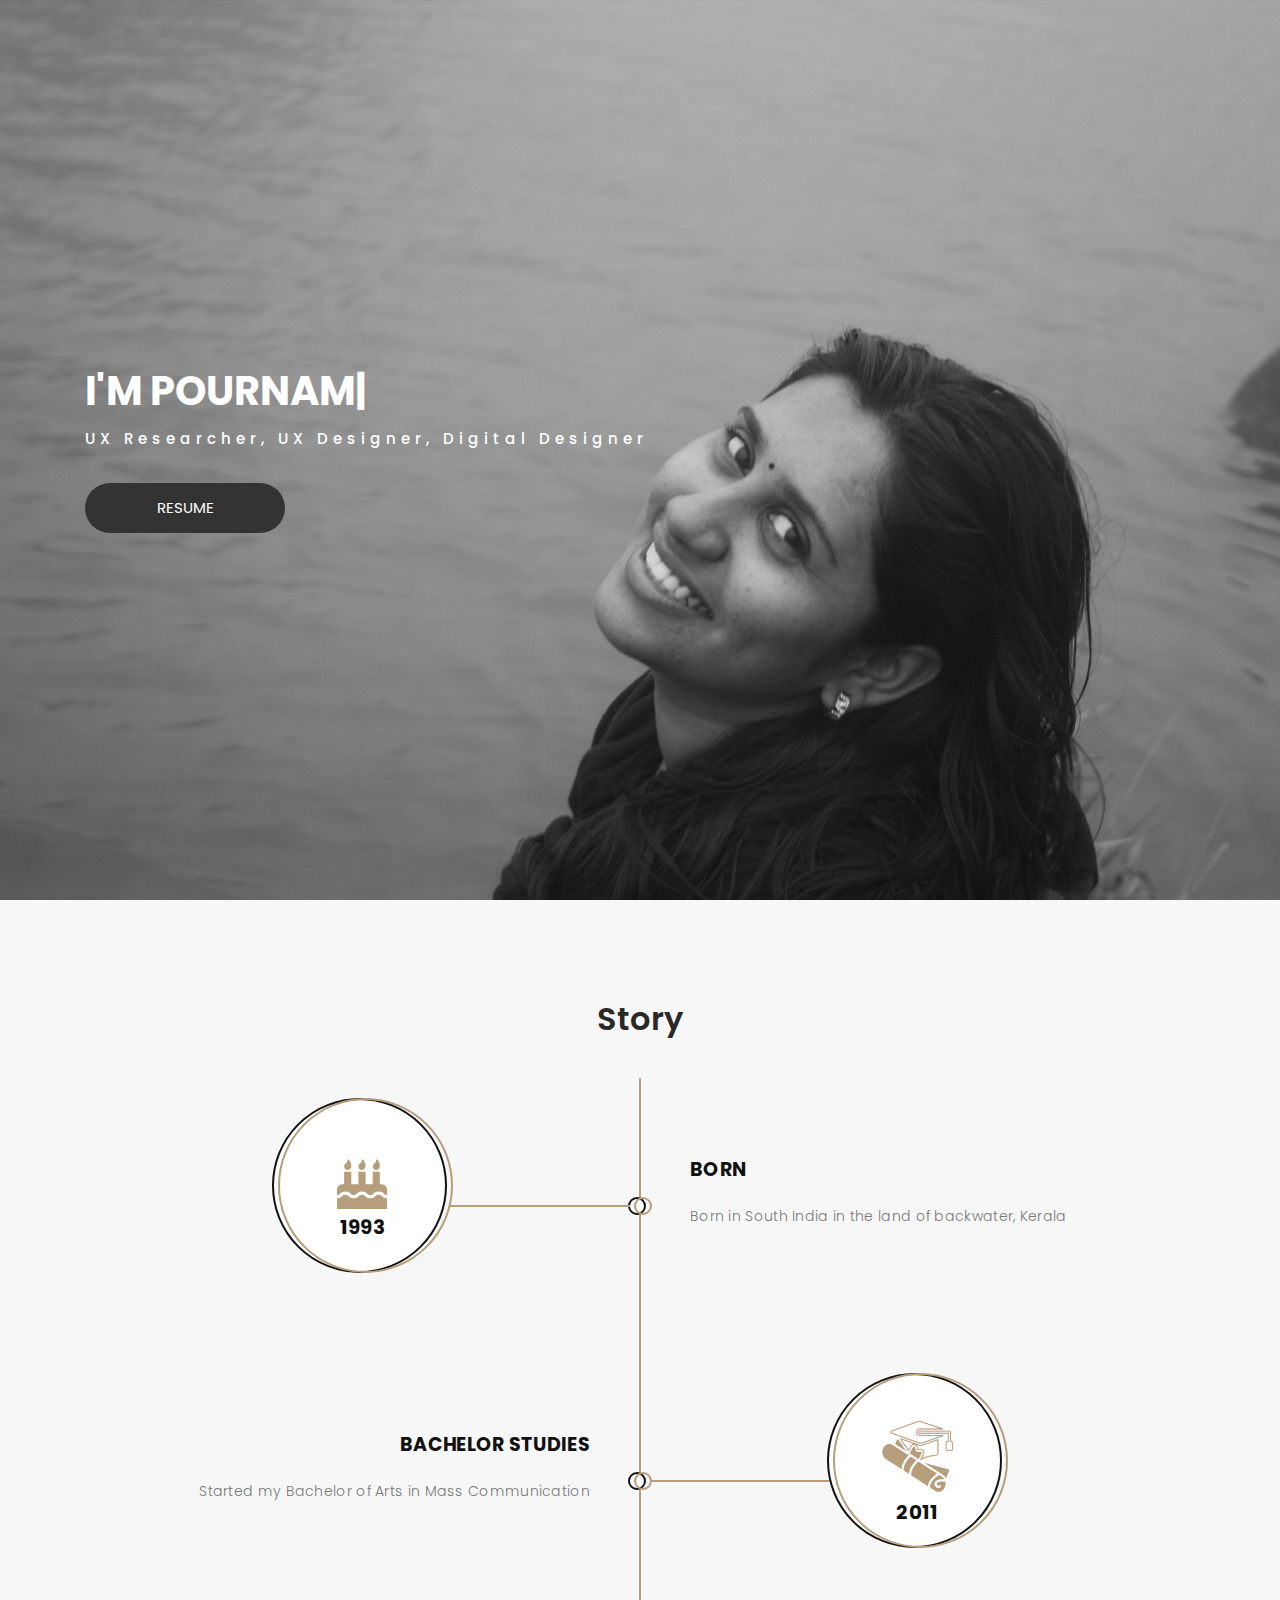
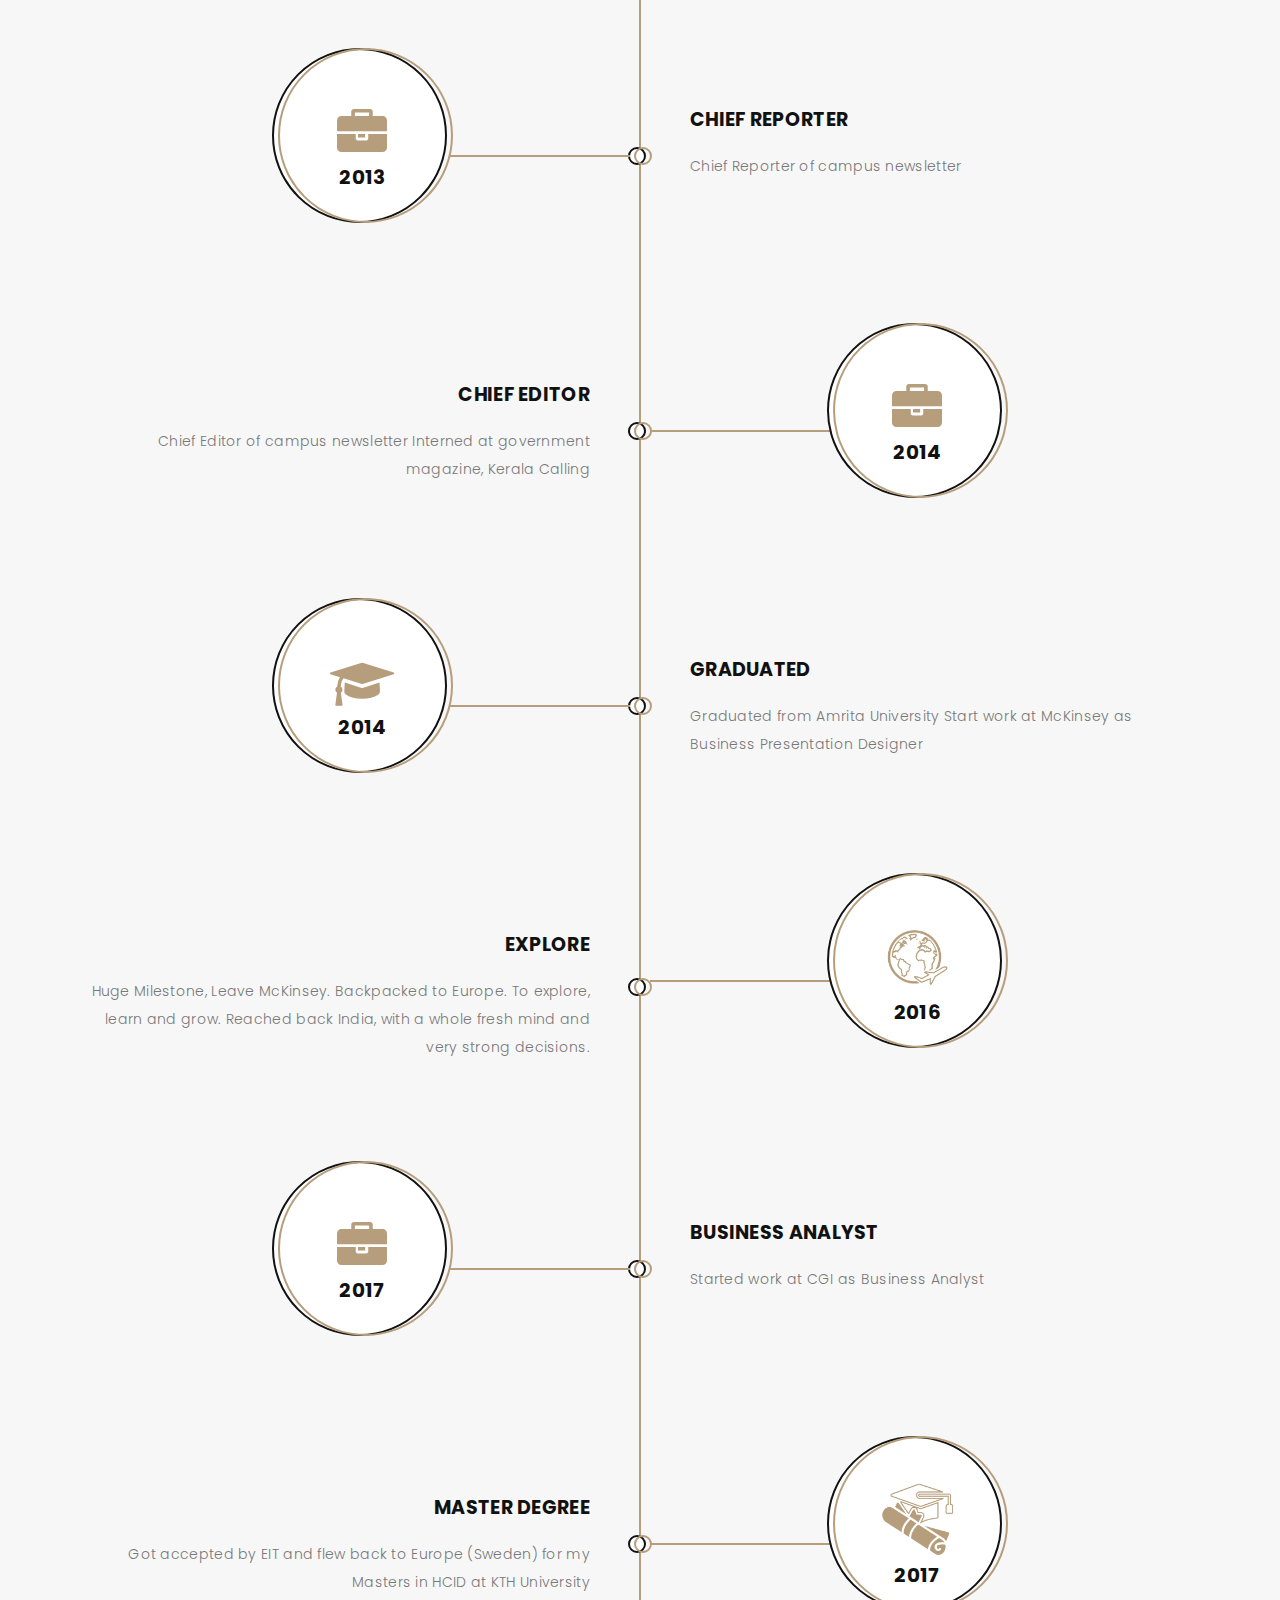
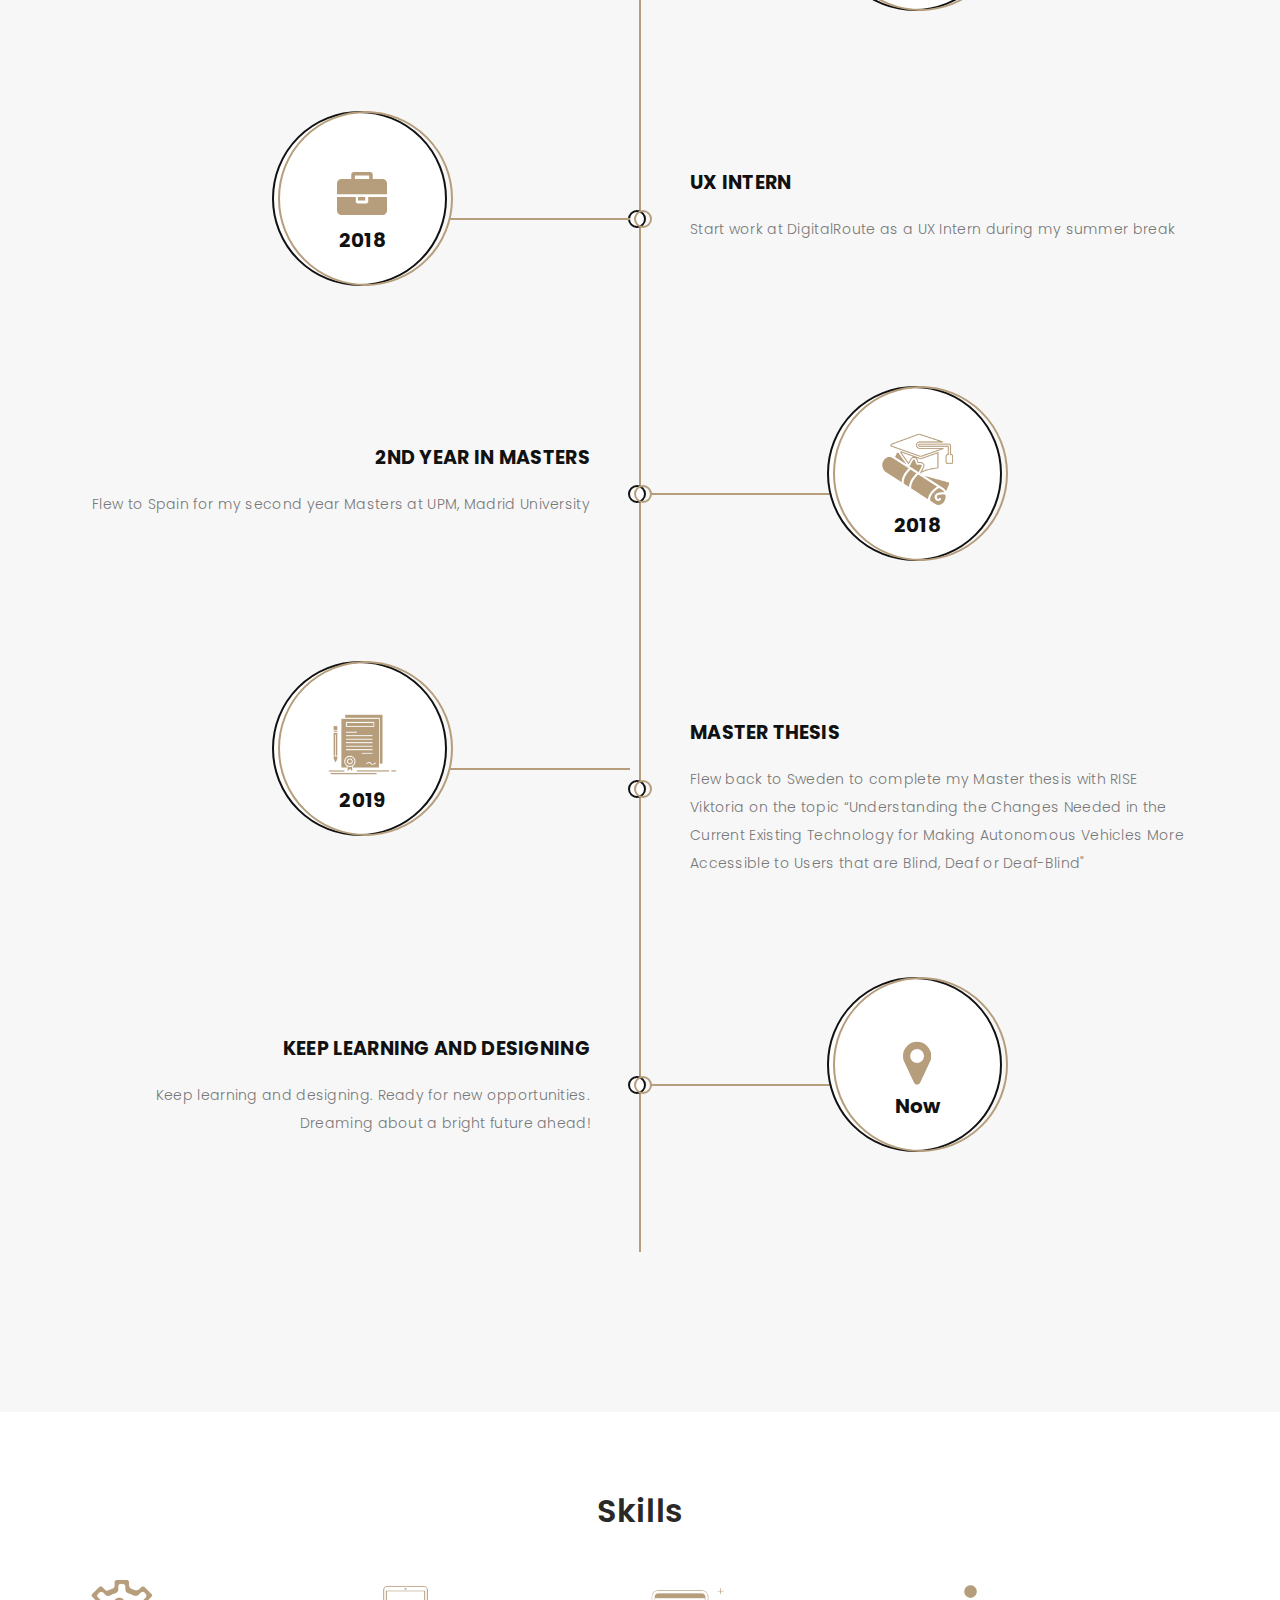
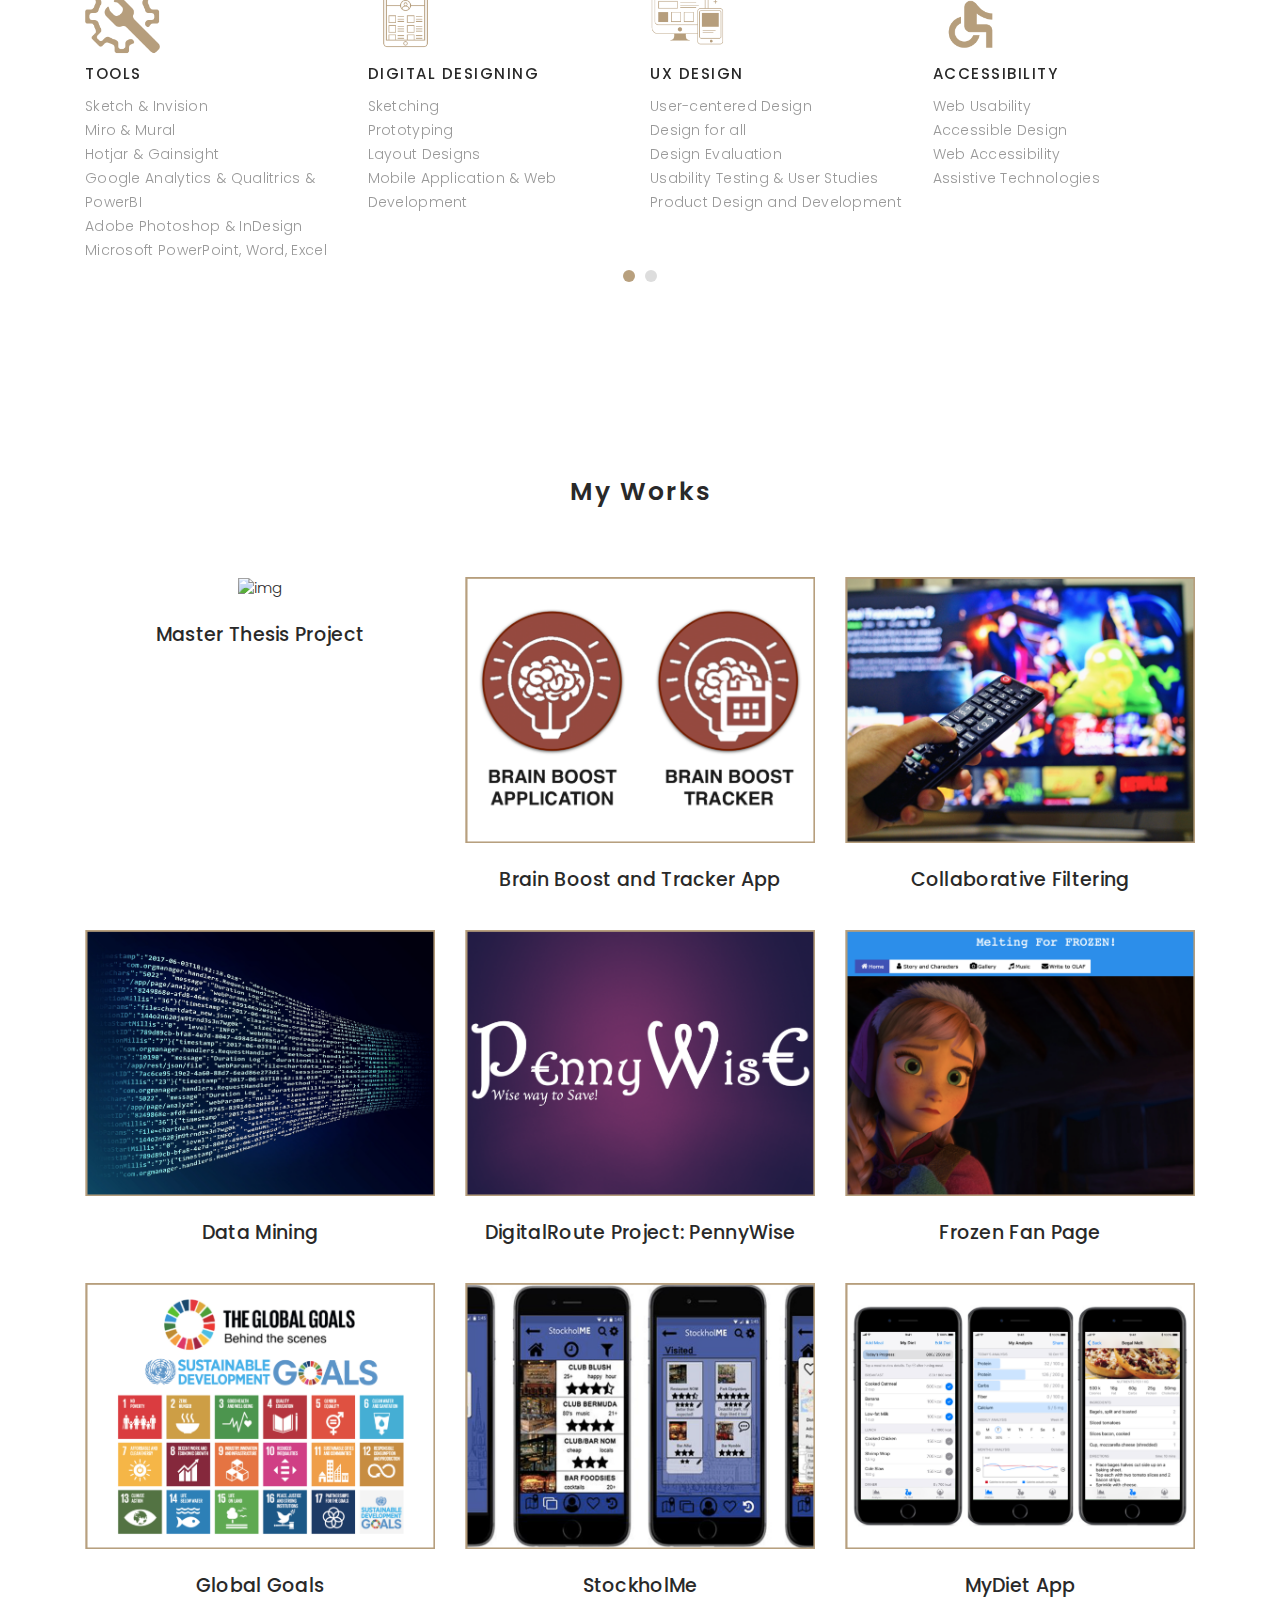
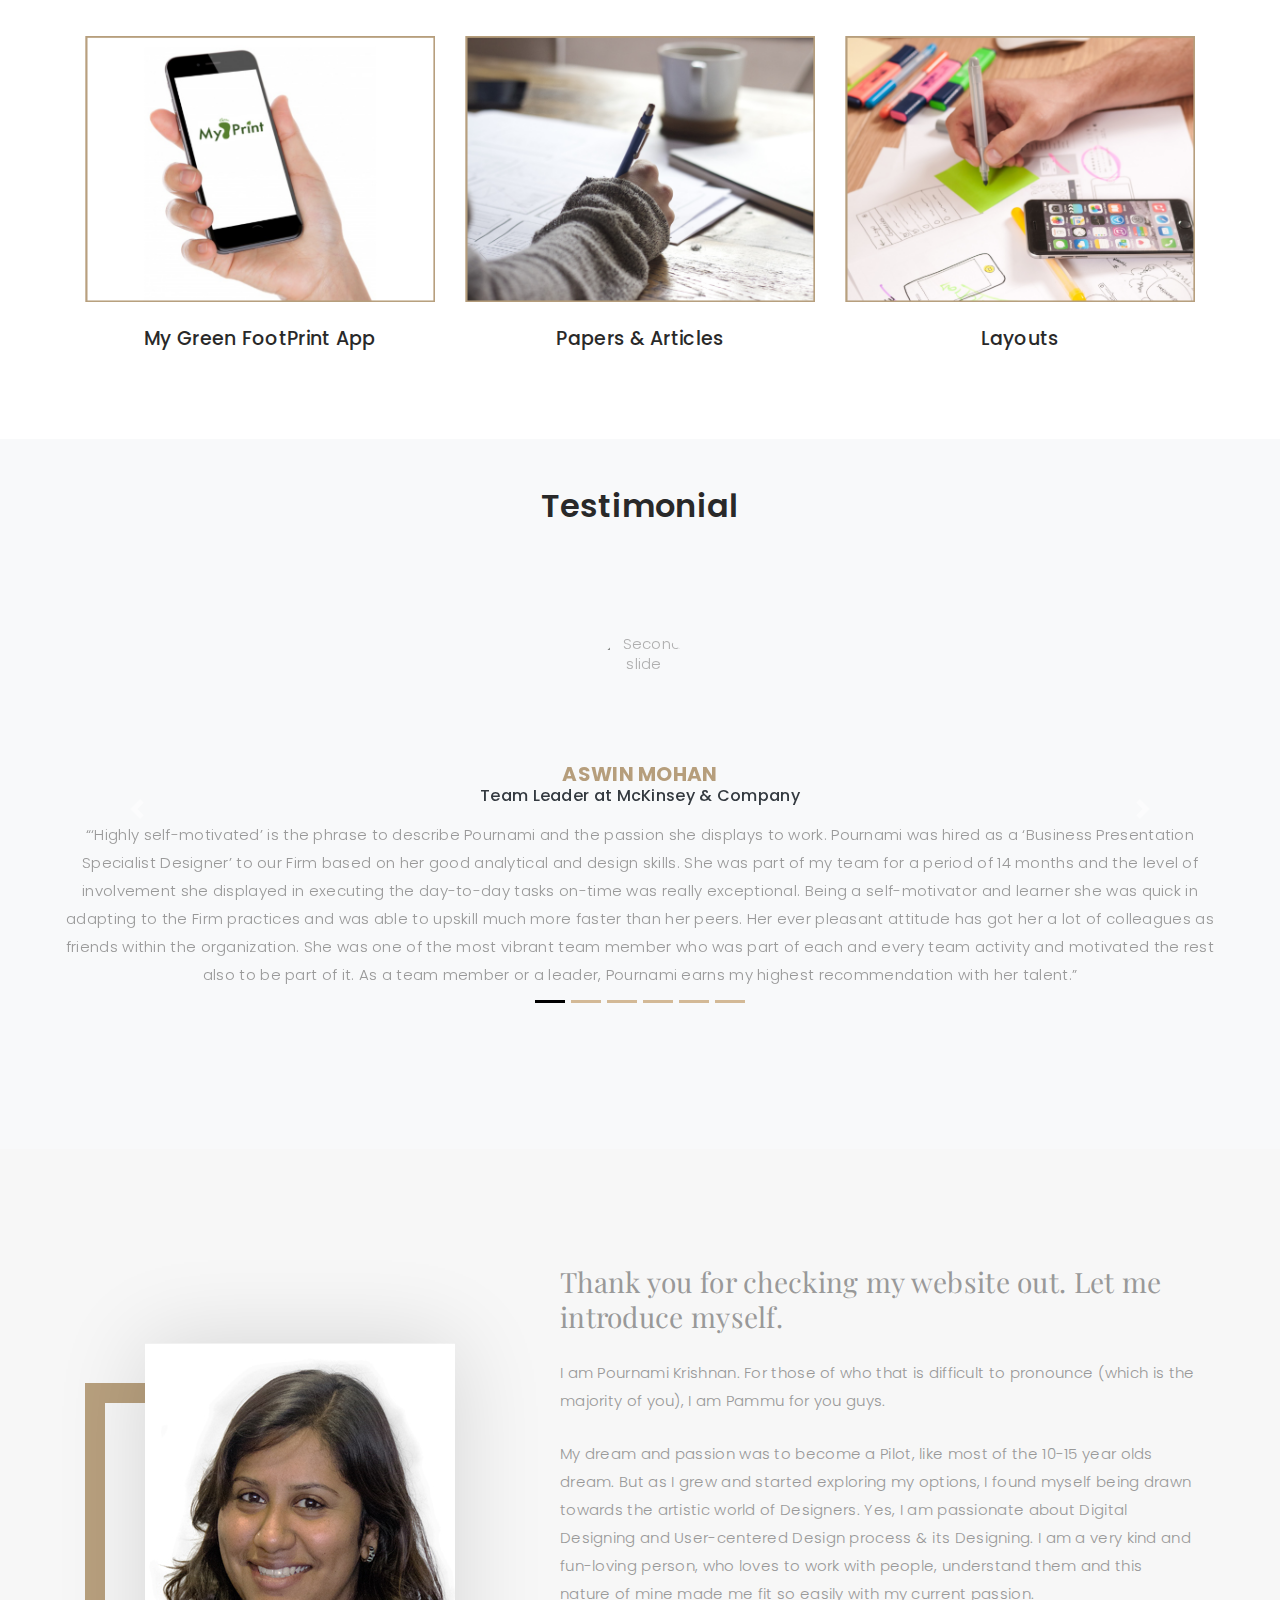
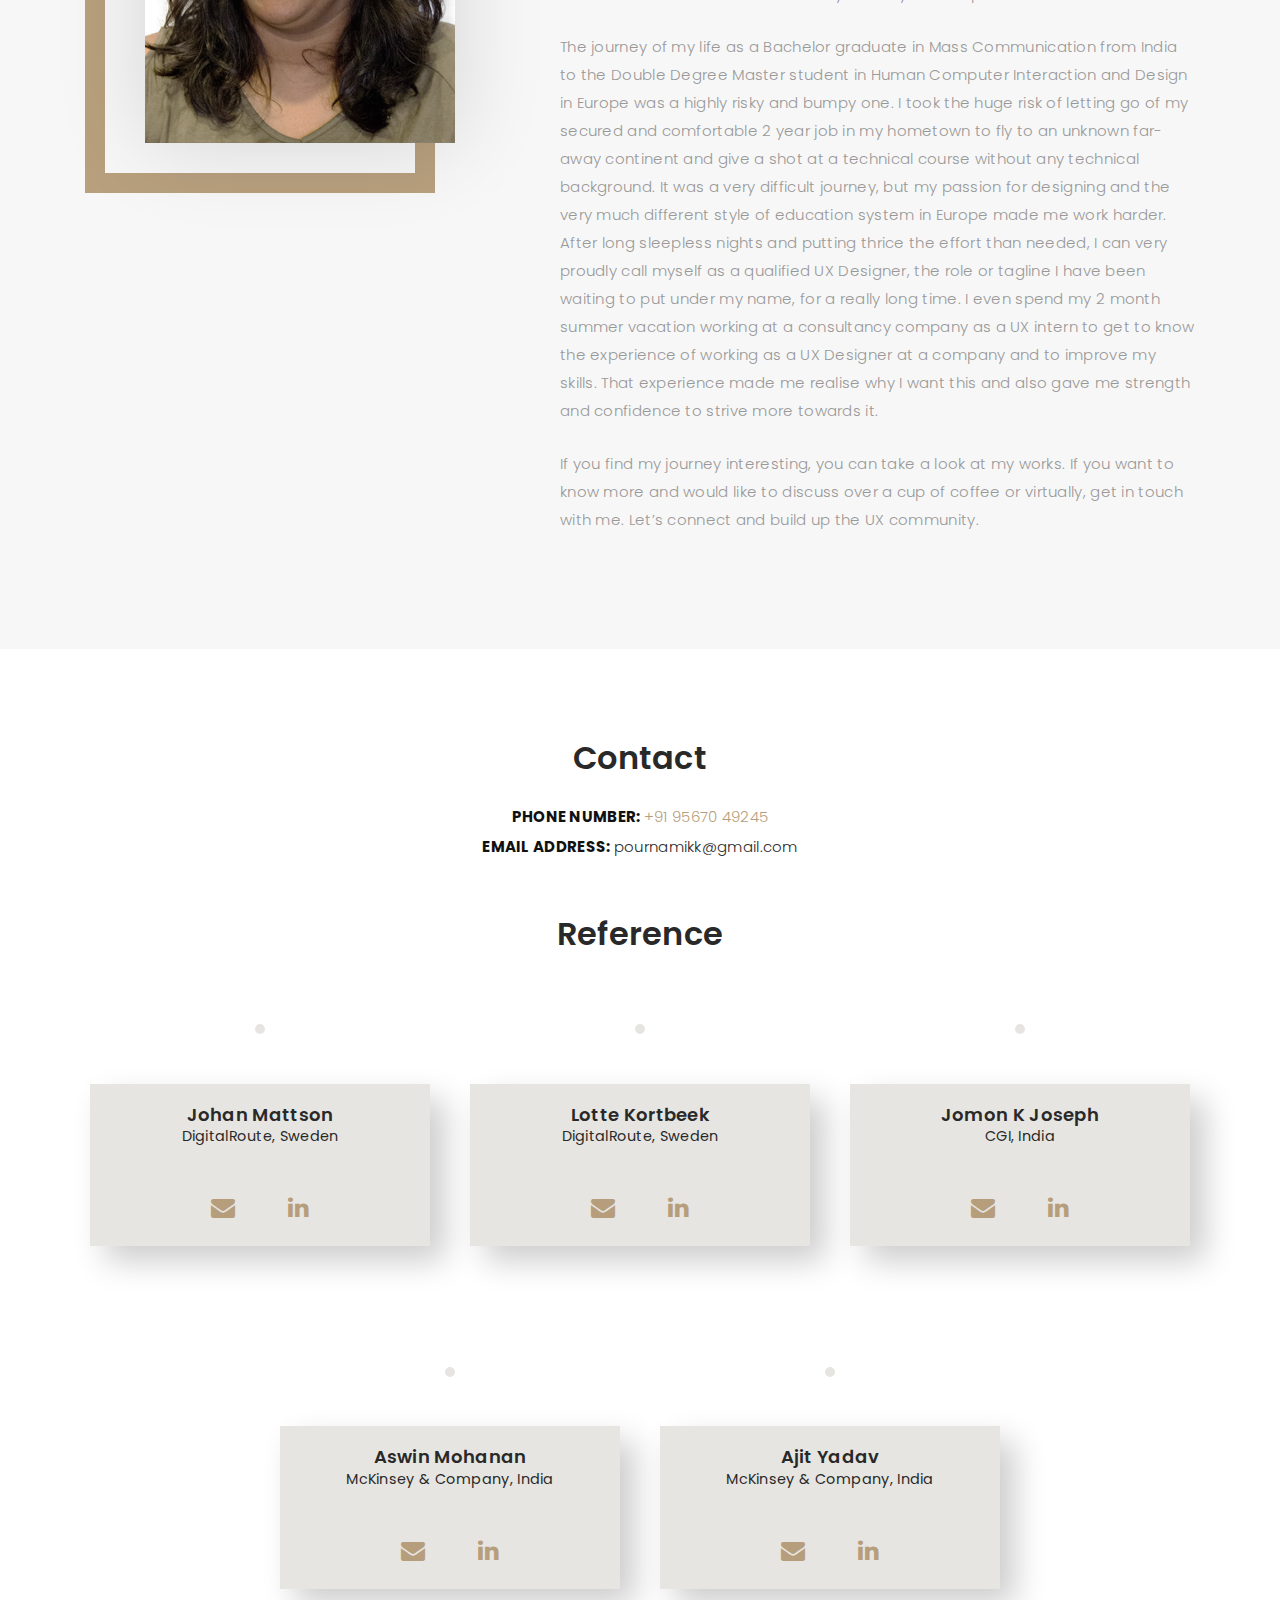
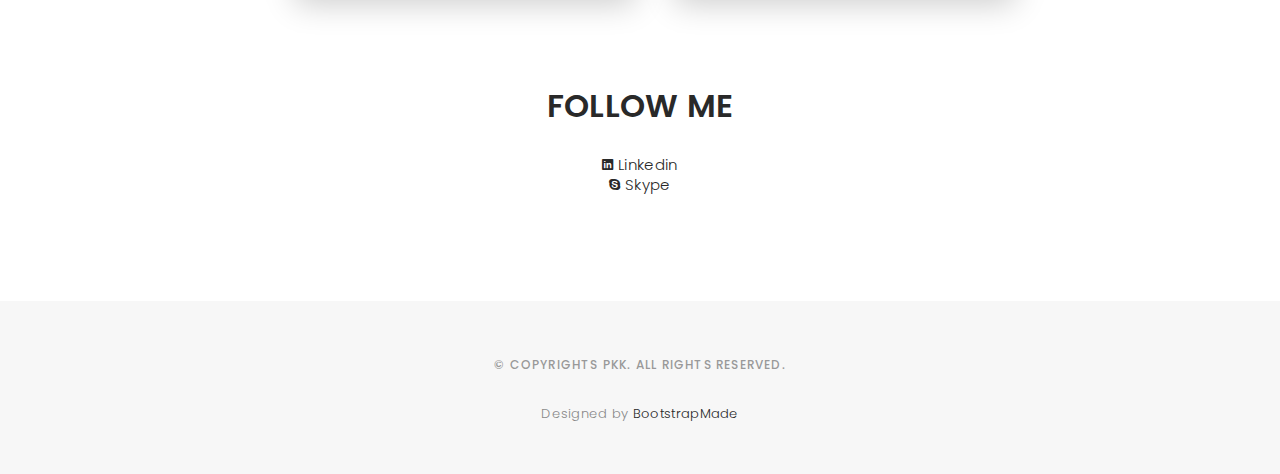
==== commit 5f6f0e22: "Update index.html" ====
--- a/index.html
+++ b/index.html
@@ -259,7 +259,7 @@
                                     </div>
                                   <div class="timeline-content">
                                         <h3 class="title">Master Thesis</h3>
-                                        <p class="description">Flew back to Sweden to complete my Master thesis with RISE Viktoria on the topic “Understanding the Changes Needed in the Current Existing Technology for Making Autonomous Vehicles More Accessible to Users that are Blind, Deaf or Deaf-Blind</p>
+                                        <p class="description">Flew back to Sweden to complete my Master thesis with RISE Viktoria on the topic “Understanding the Changes Needed in the Current Existing Technology for Making Autonomous Vehicles More Accessible to Users that are Blind, Deaf or Deaf-Blind"</p>
                                     </div>
                               </div>
                             <div class="timeline">
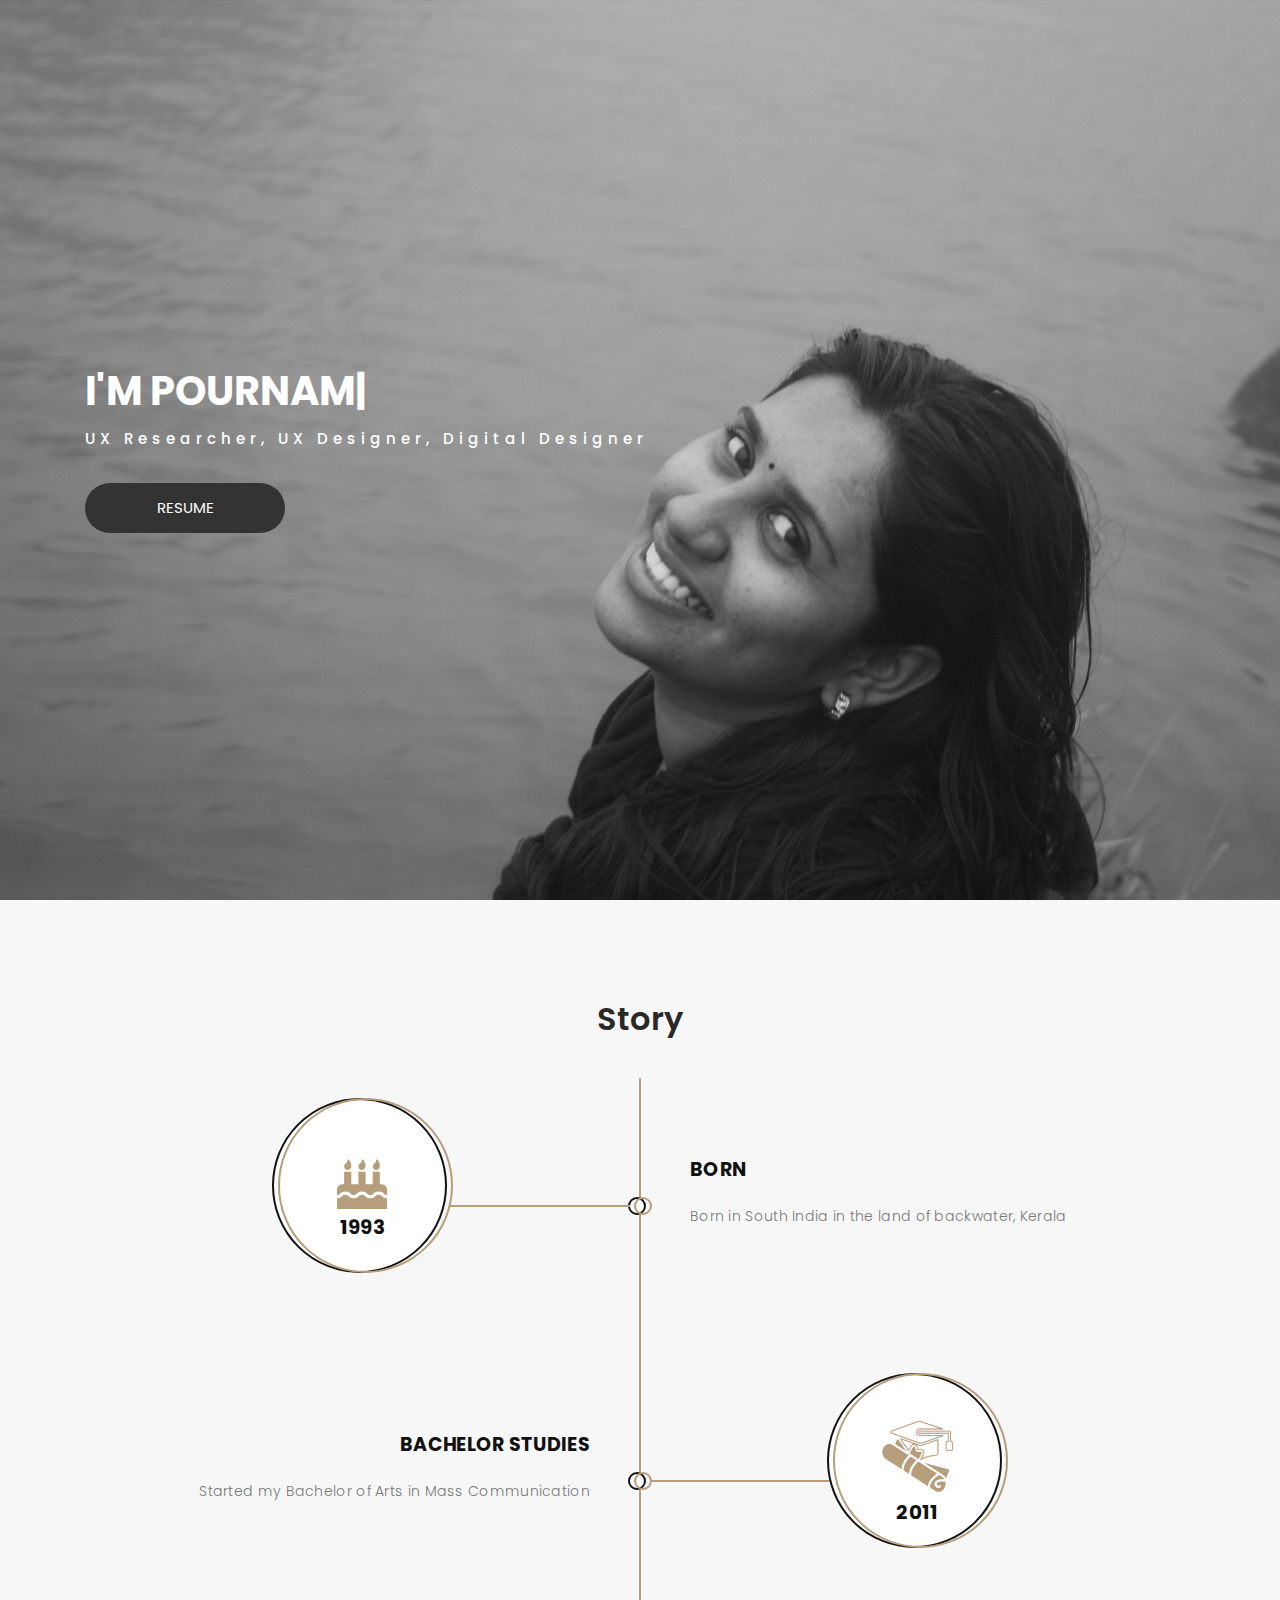
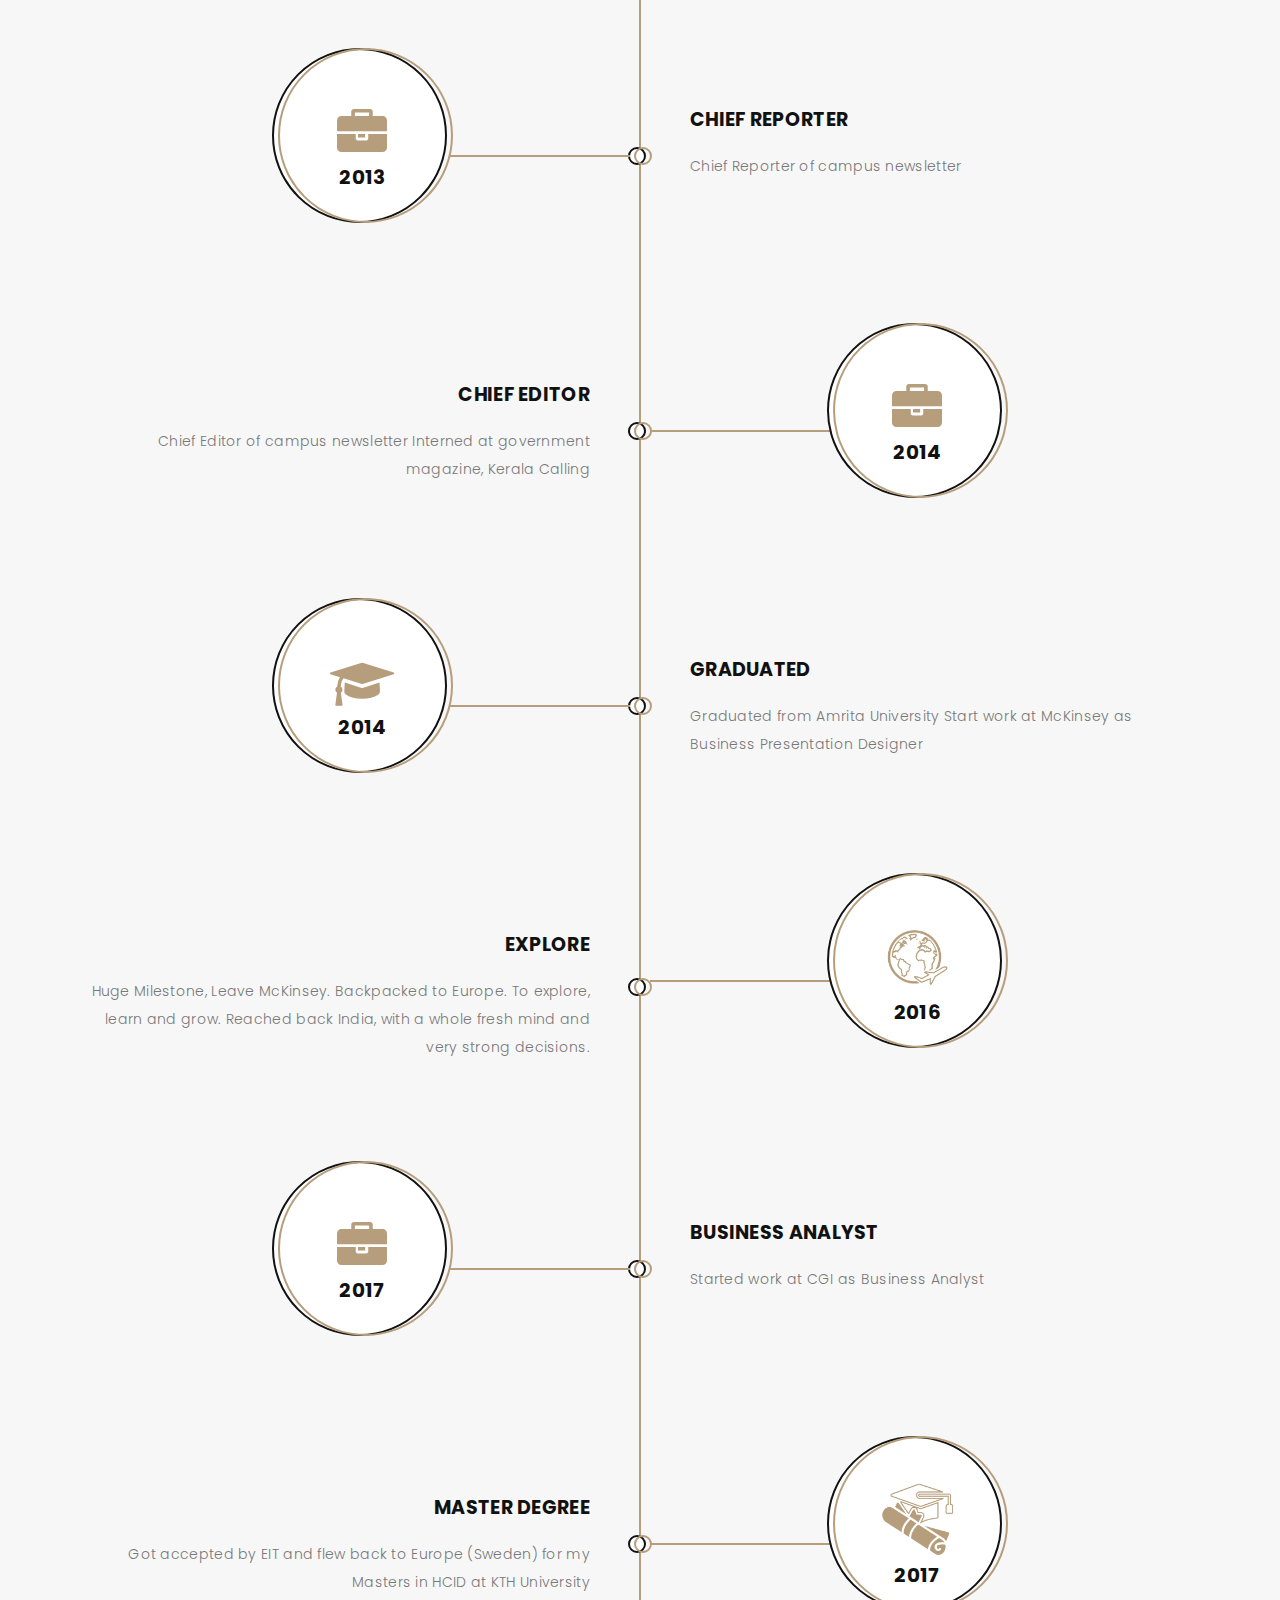
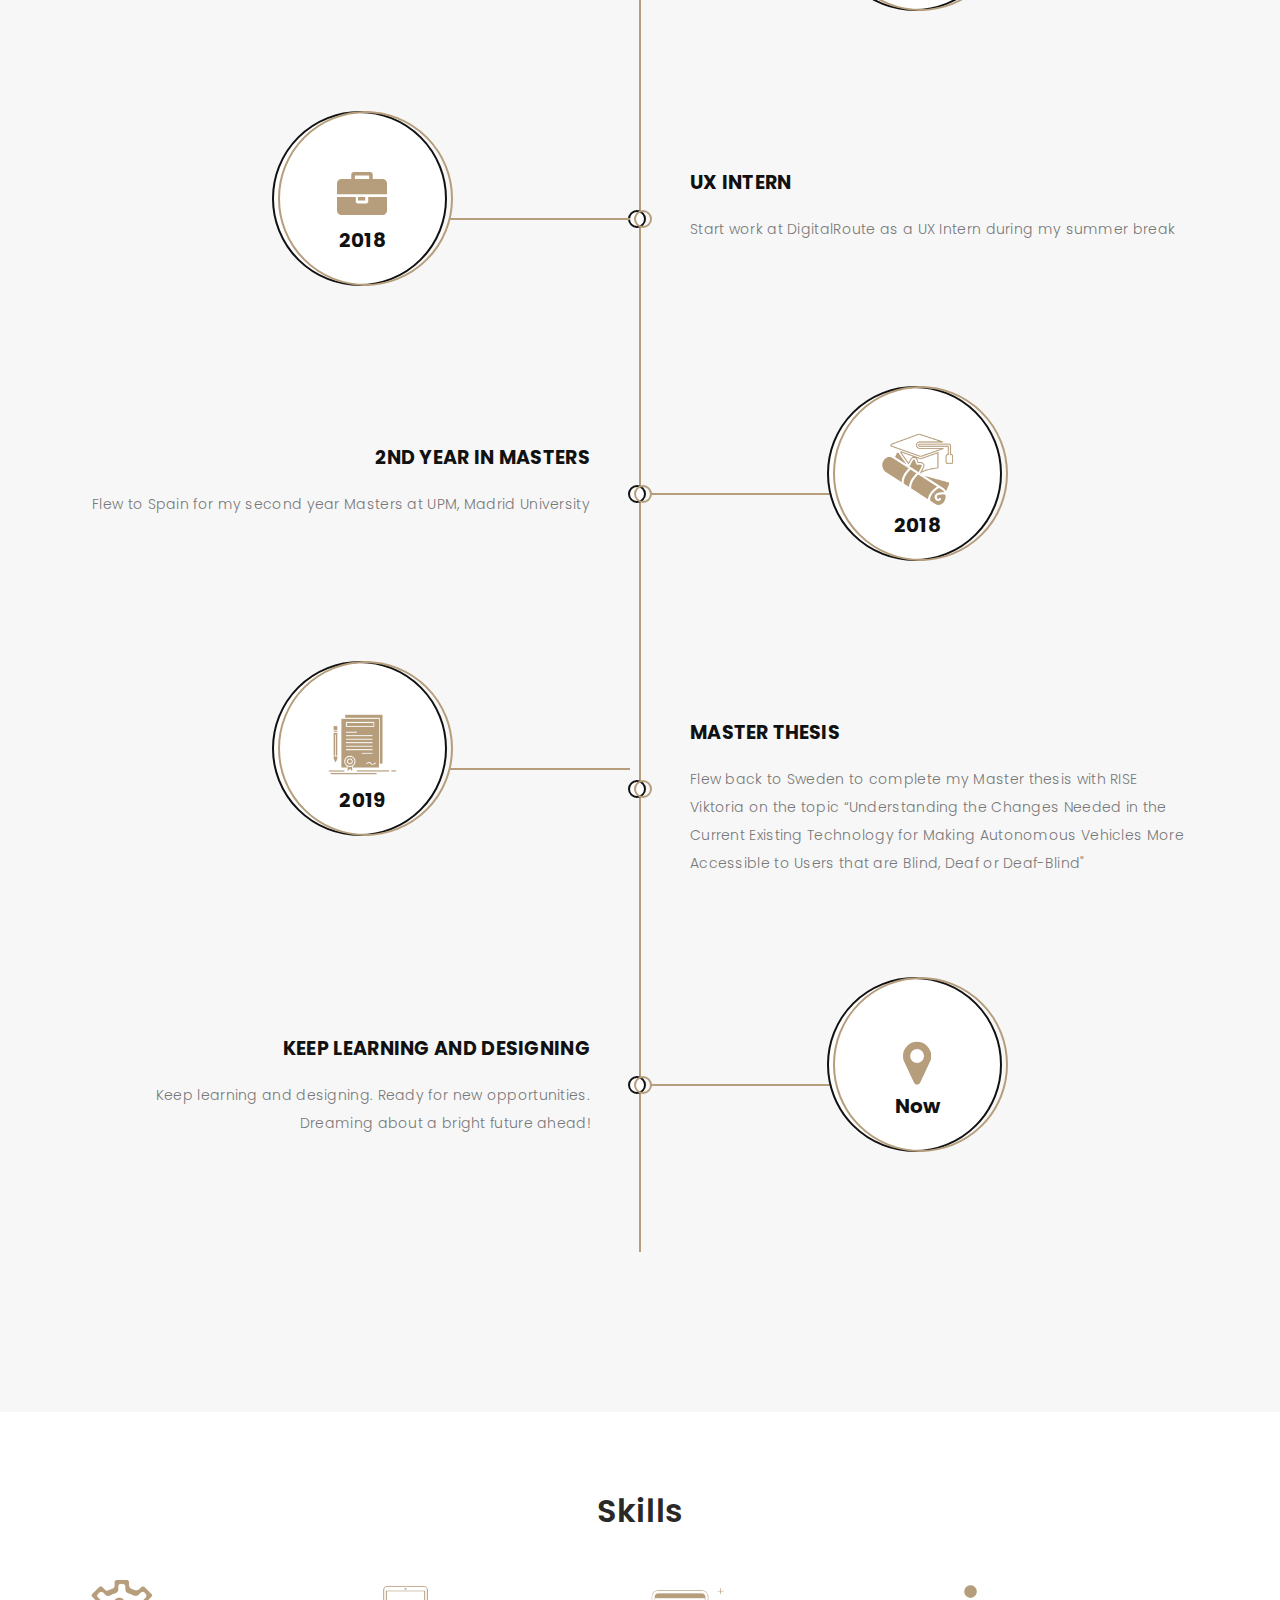
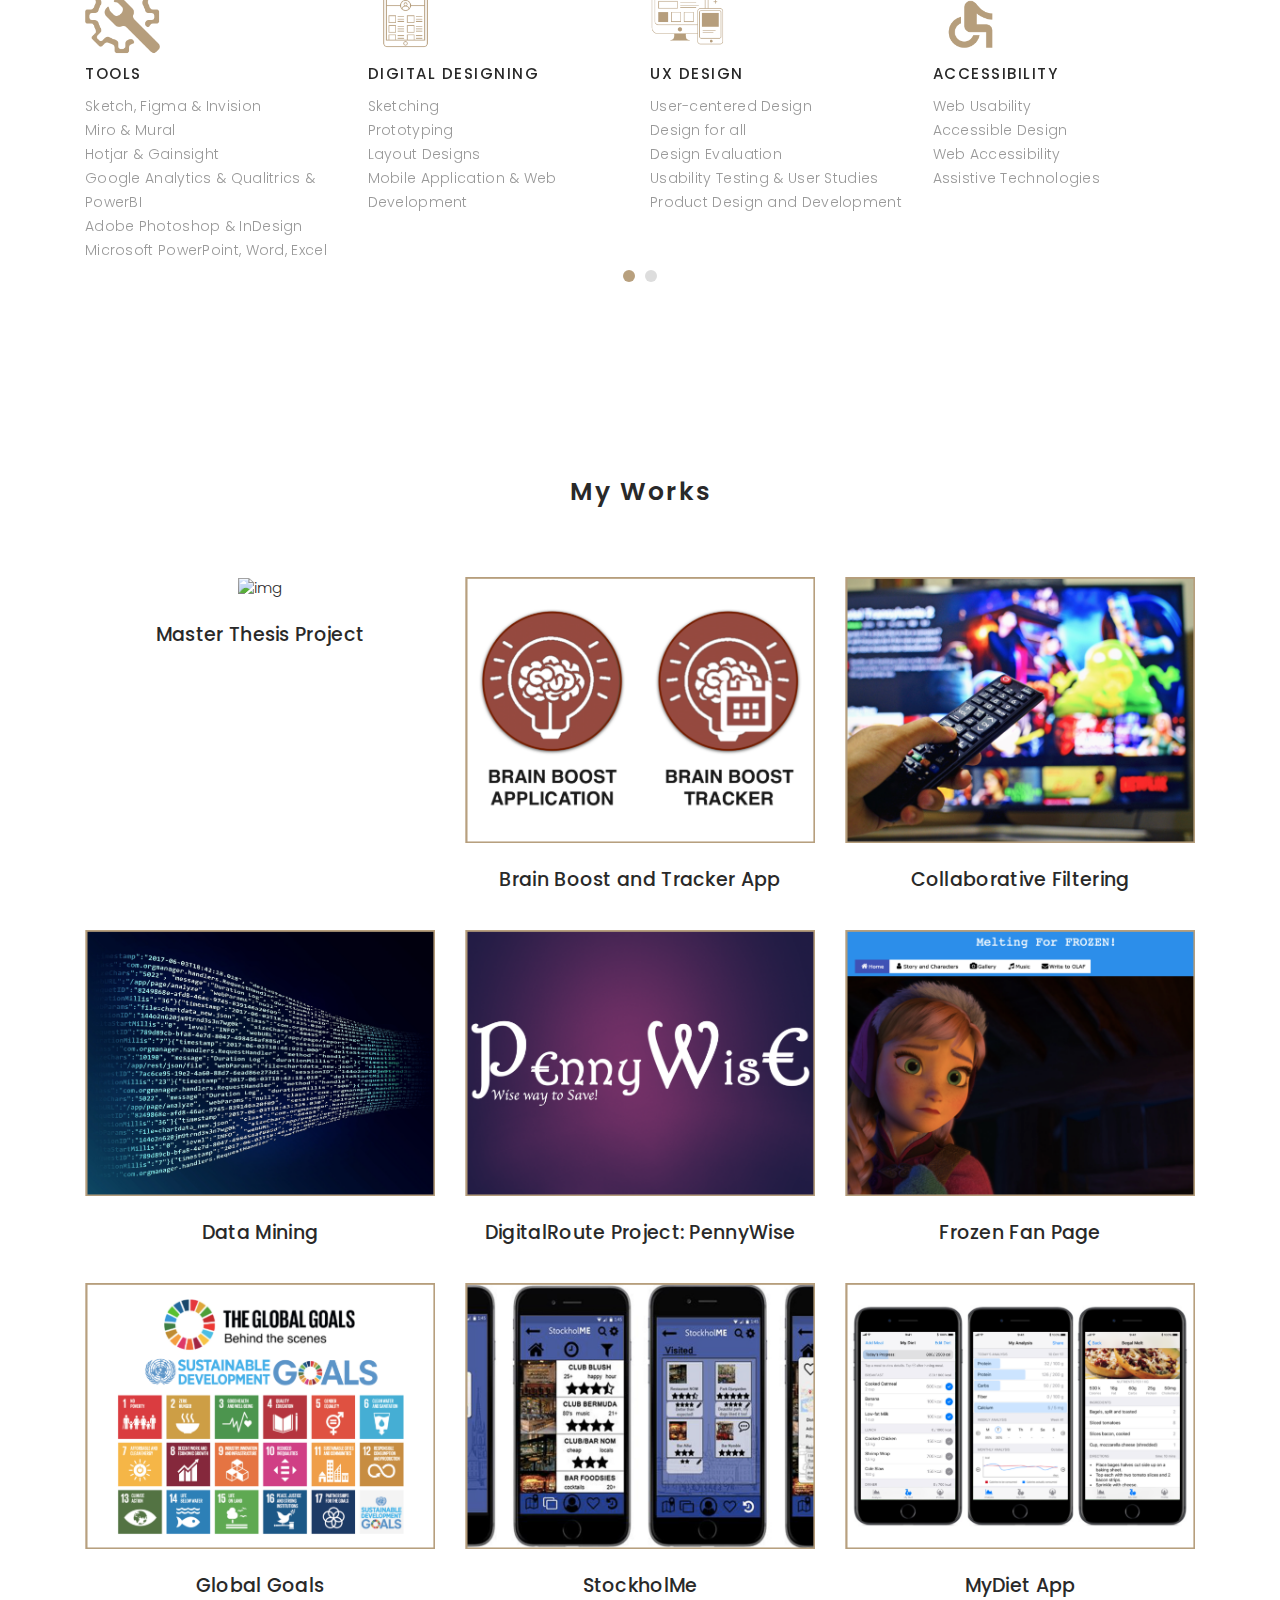
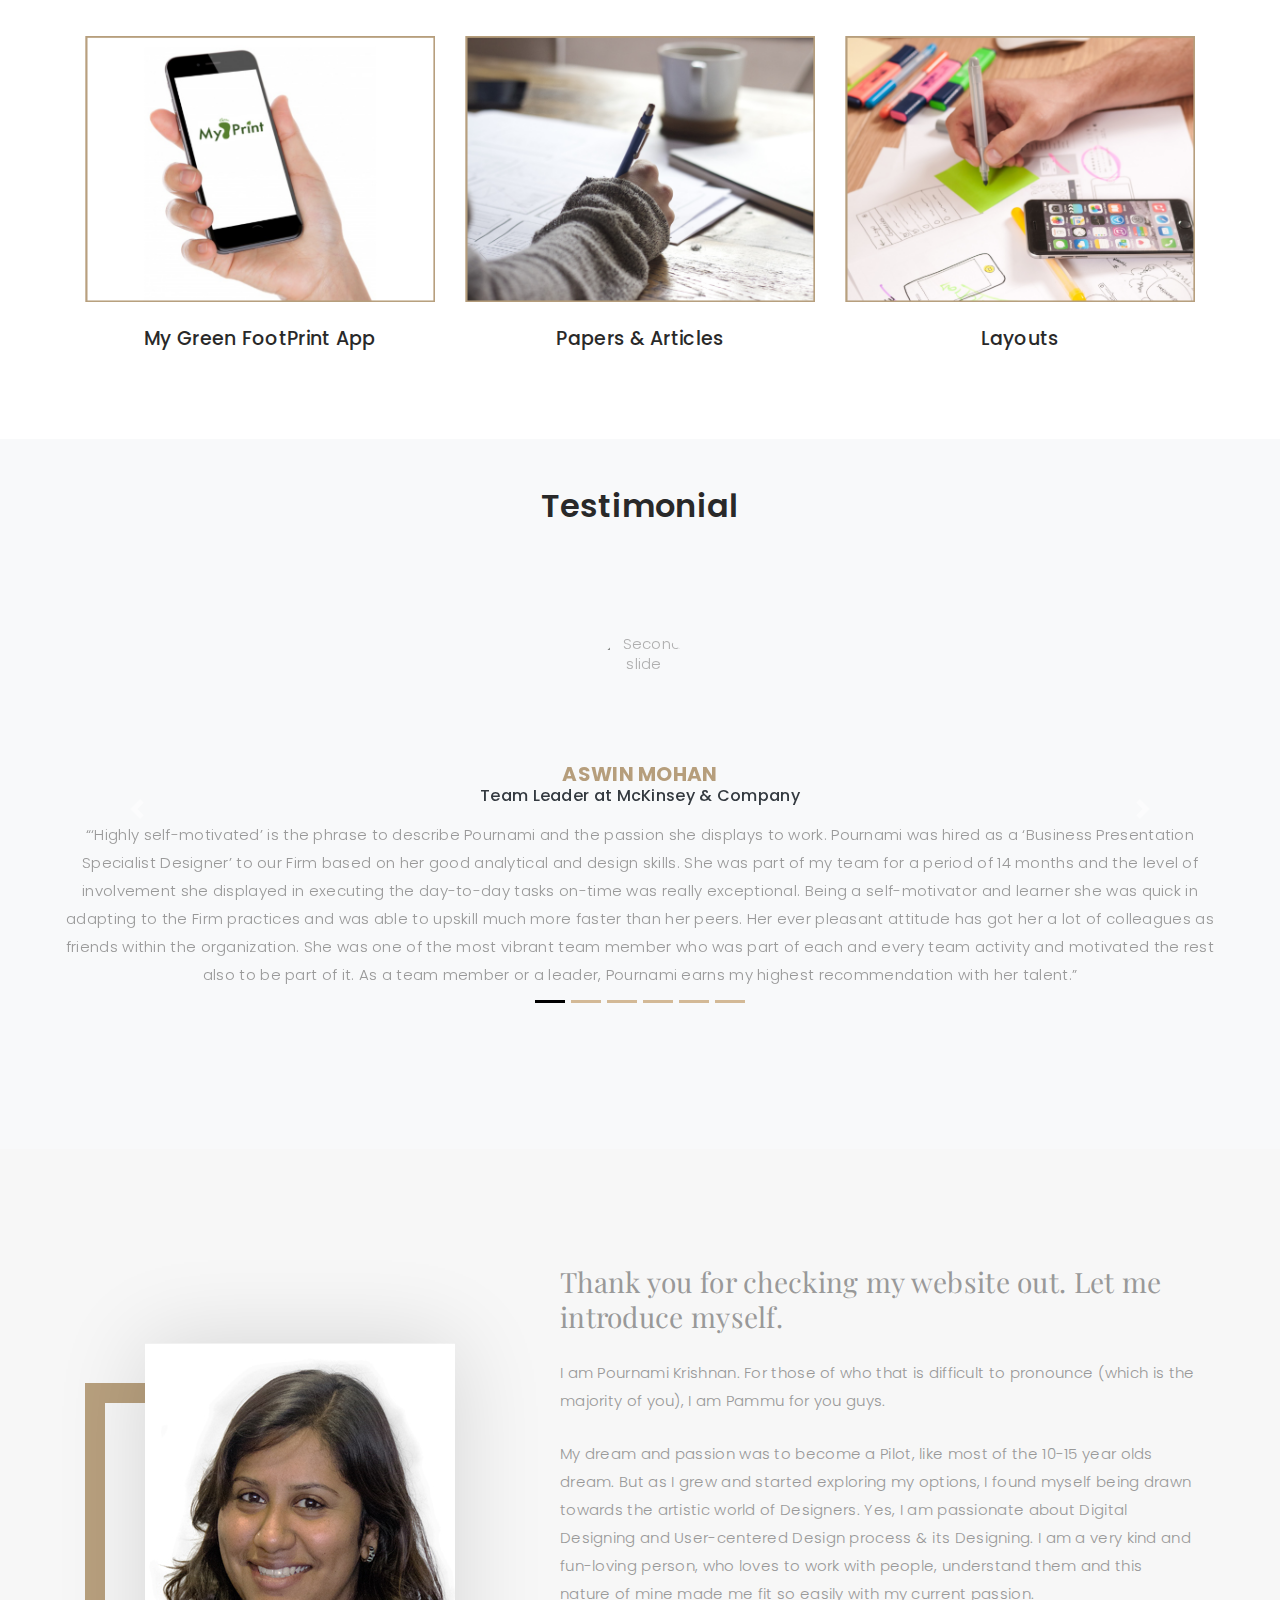
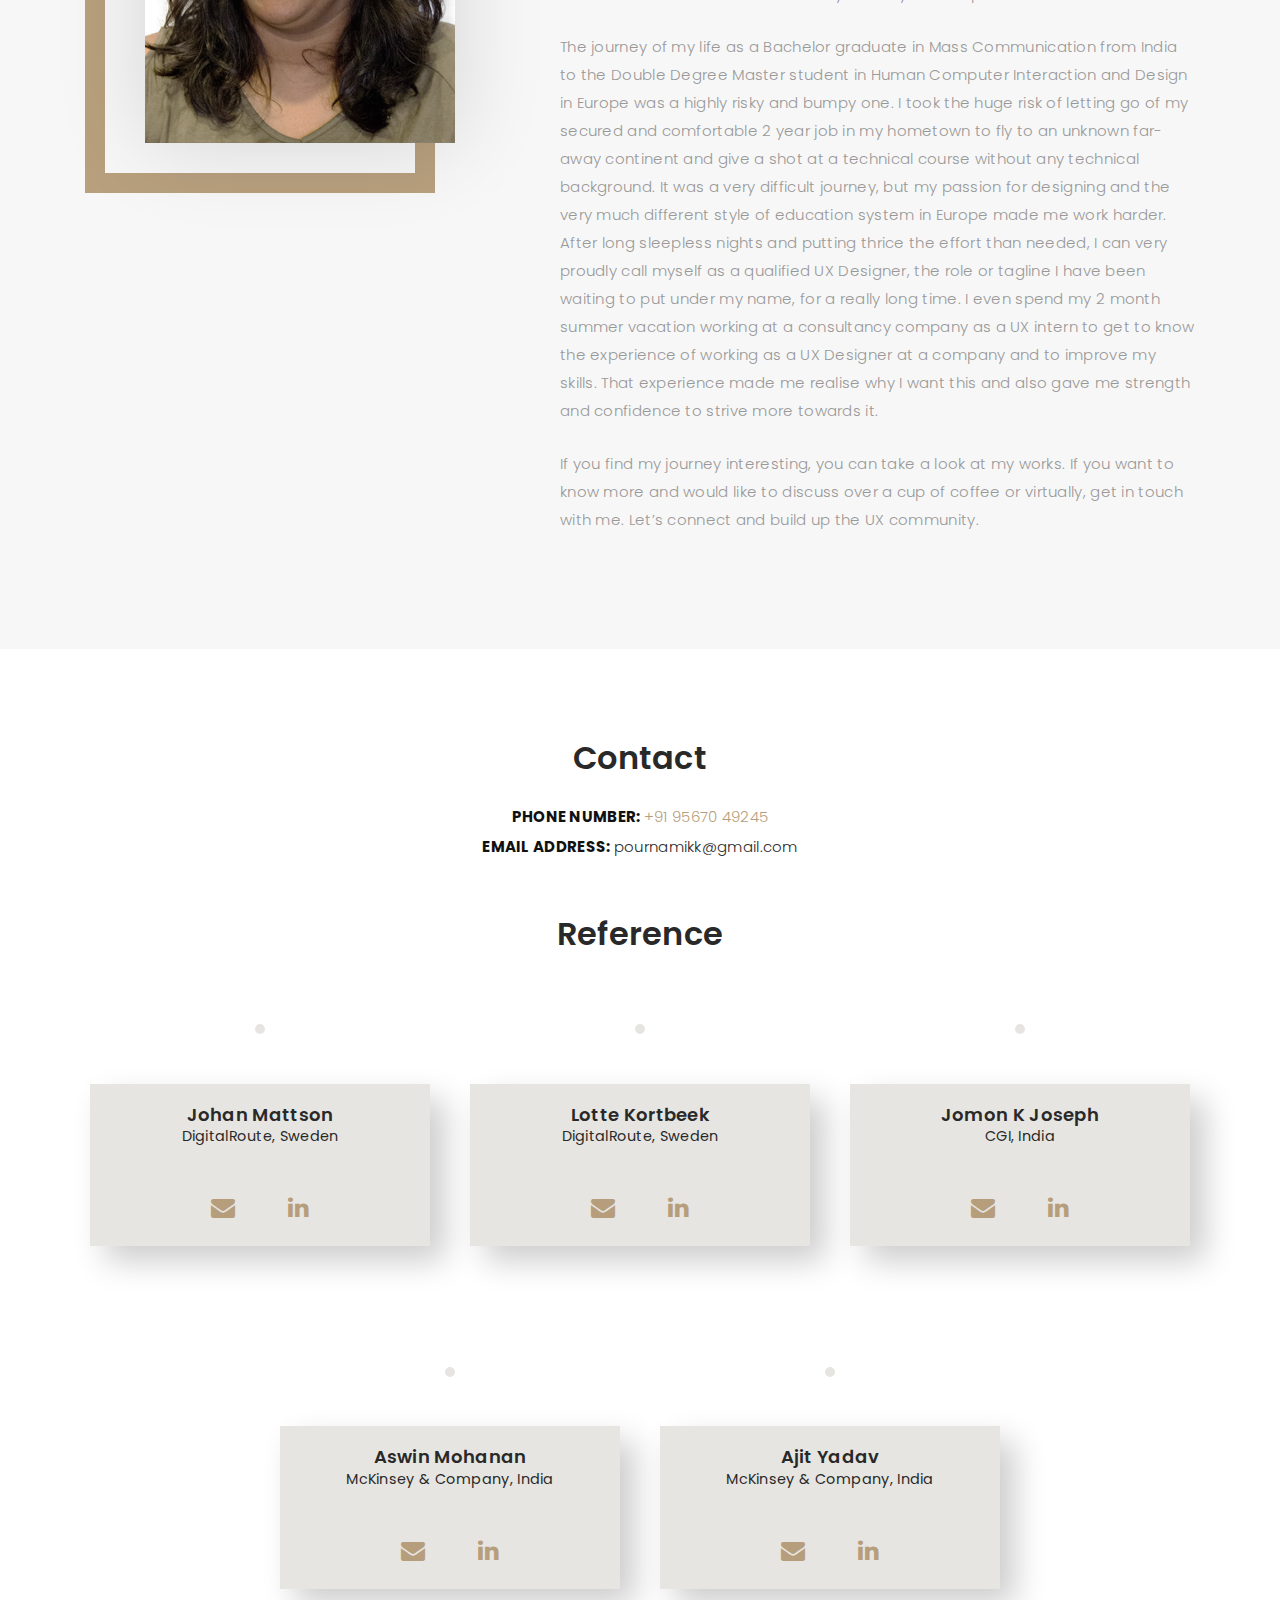
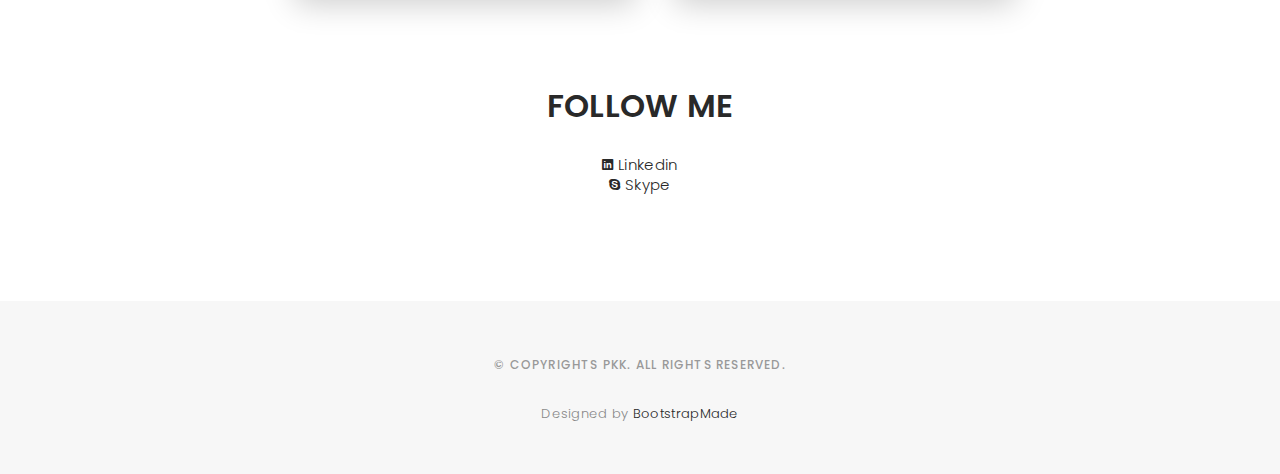
==== commit f74e46cf: "Update index.html" ====
--- a/index.html
+++ b/index.html
@@ -300,7 +300,7 @@
 
           <img src="images/Tools.png" width="75">
           <span>Tools</span>
-          <p class="separator">Sketch & Invision</p>
+          <p class="separator">Sketch, Figma & Invision</p>
           <p class="separator">Miro & Mural</p>
           <p class="separator">Hotjar & Gainsight</p>
           <p class="separator">Google Analytics & Qualitrics & PowerBI</p>
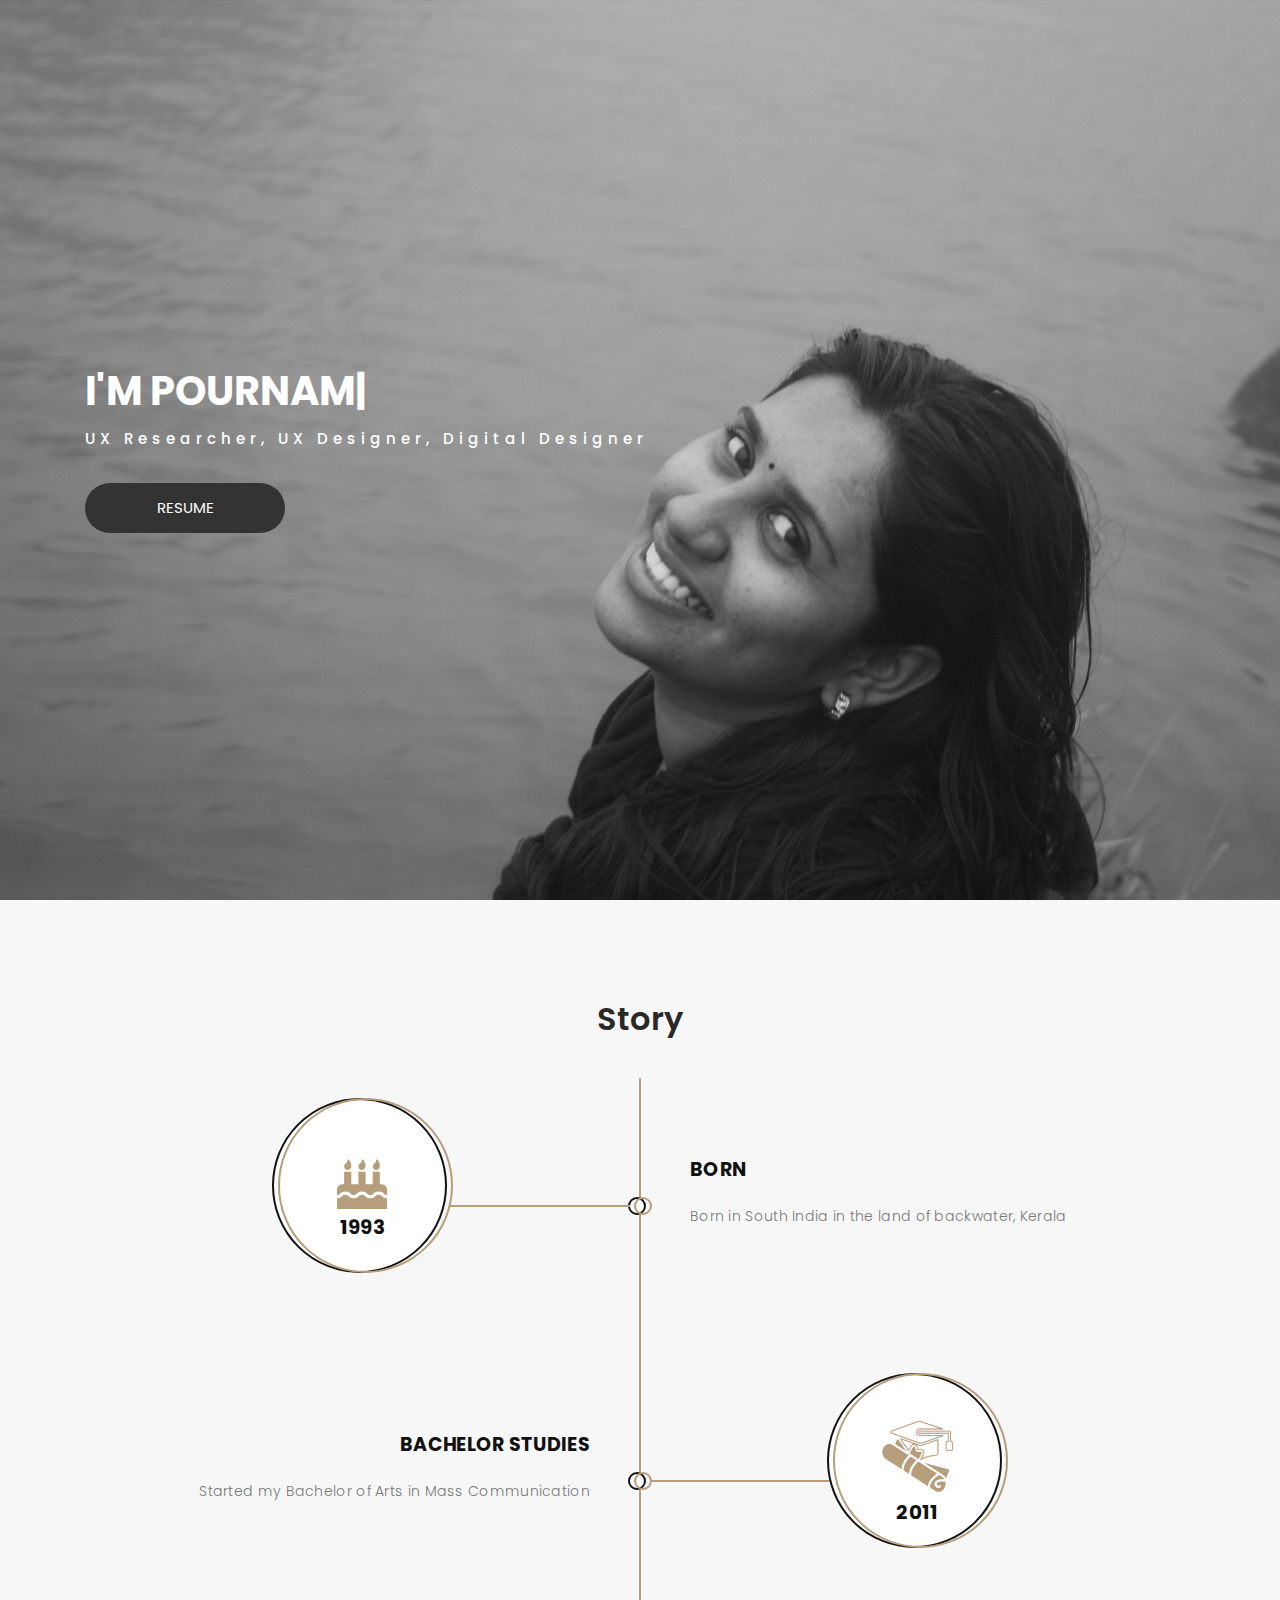
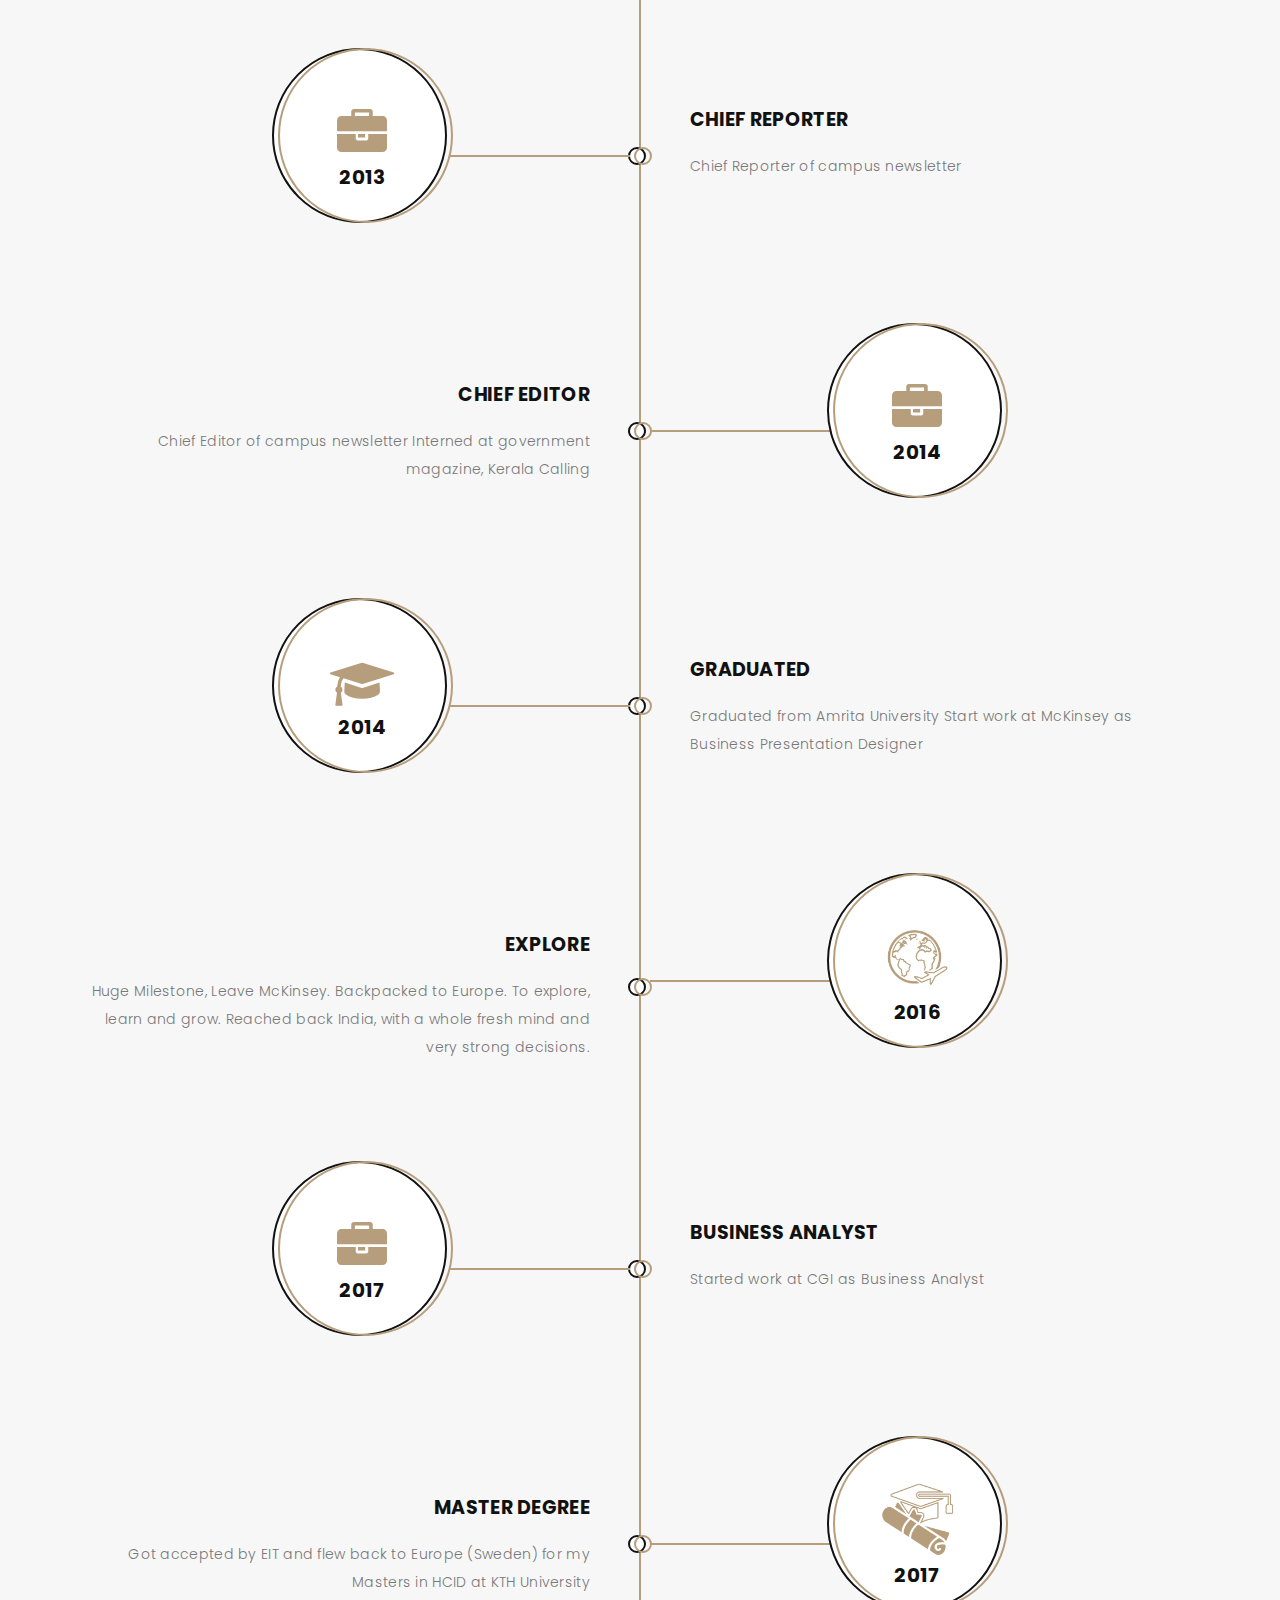
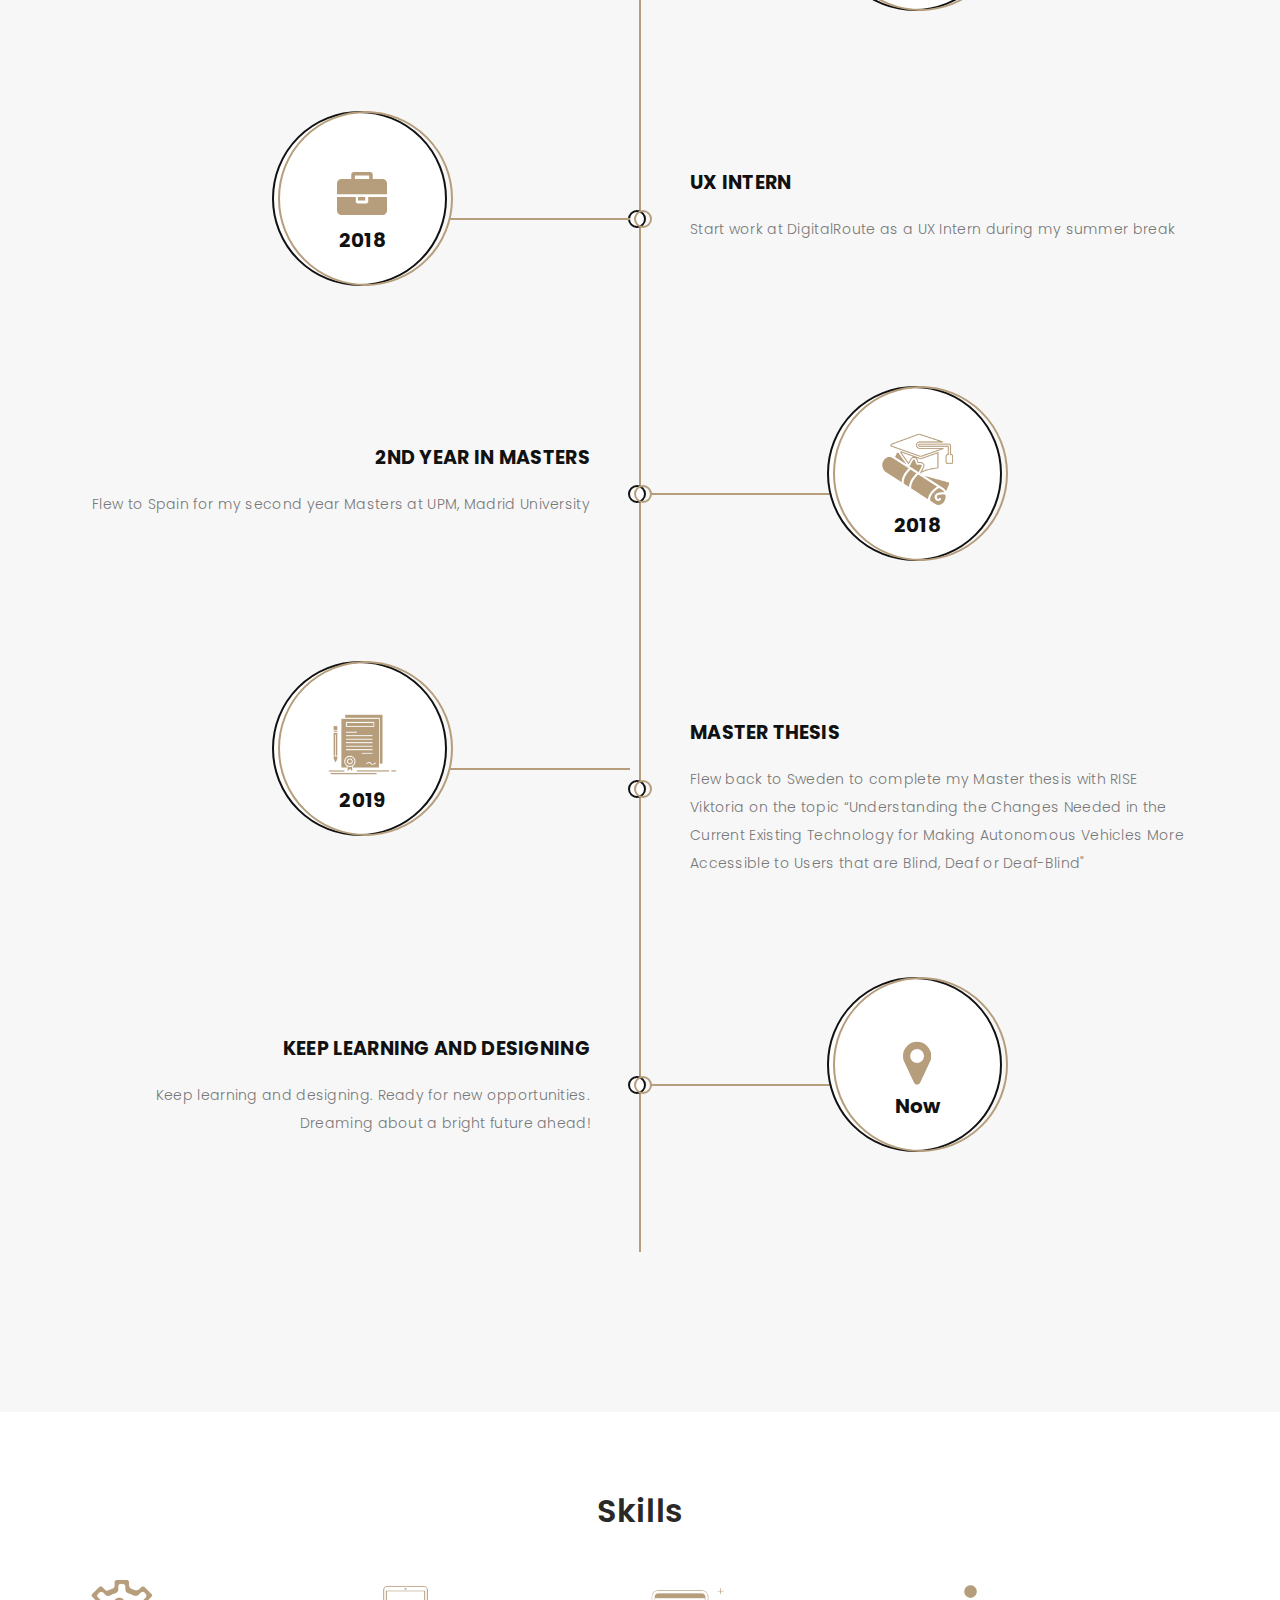
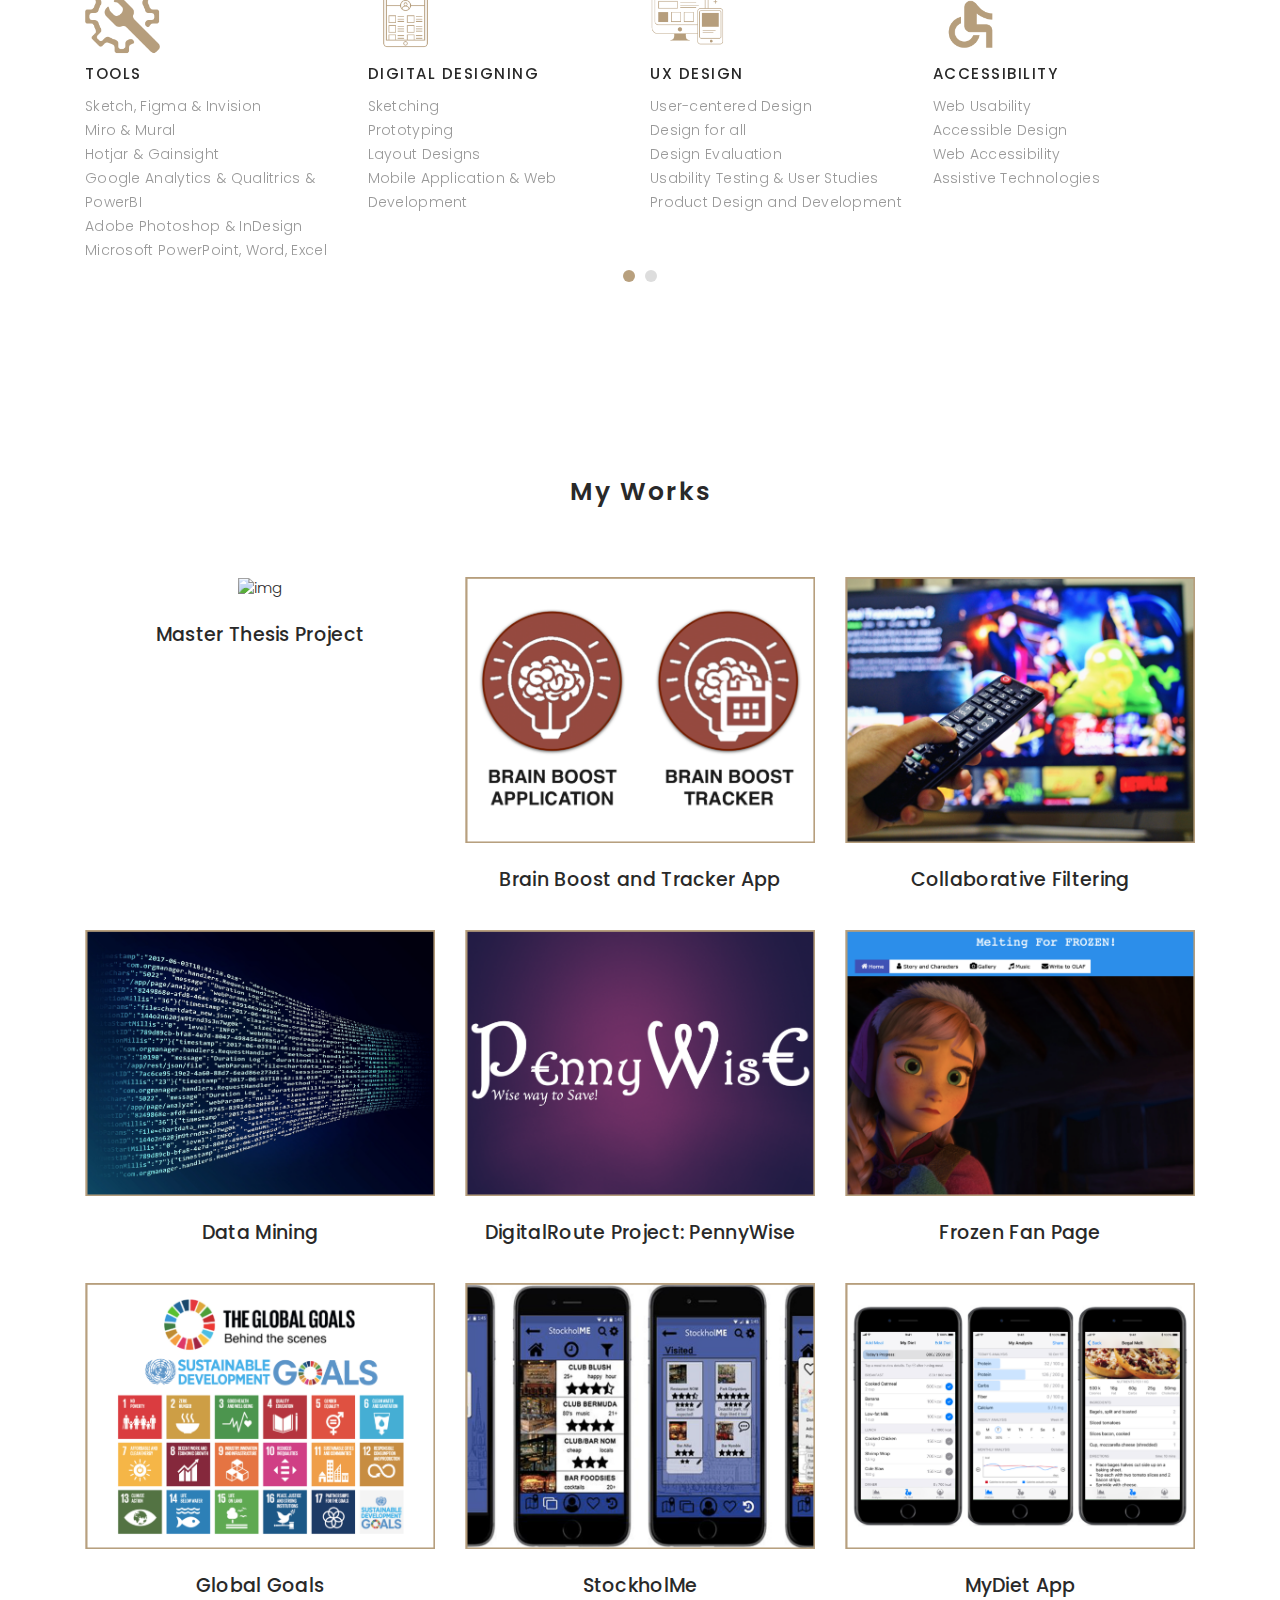
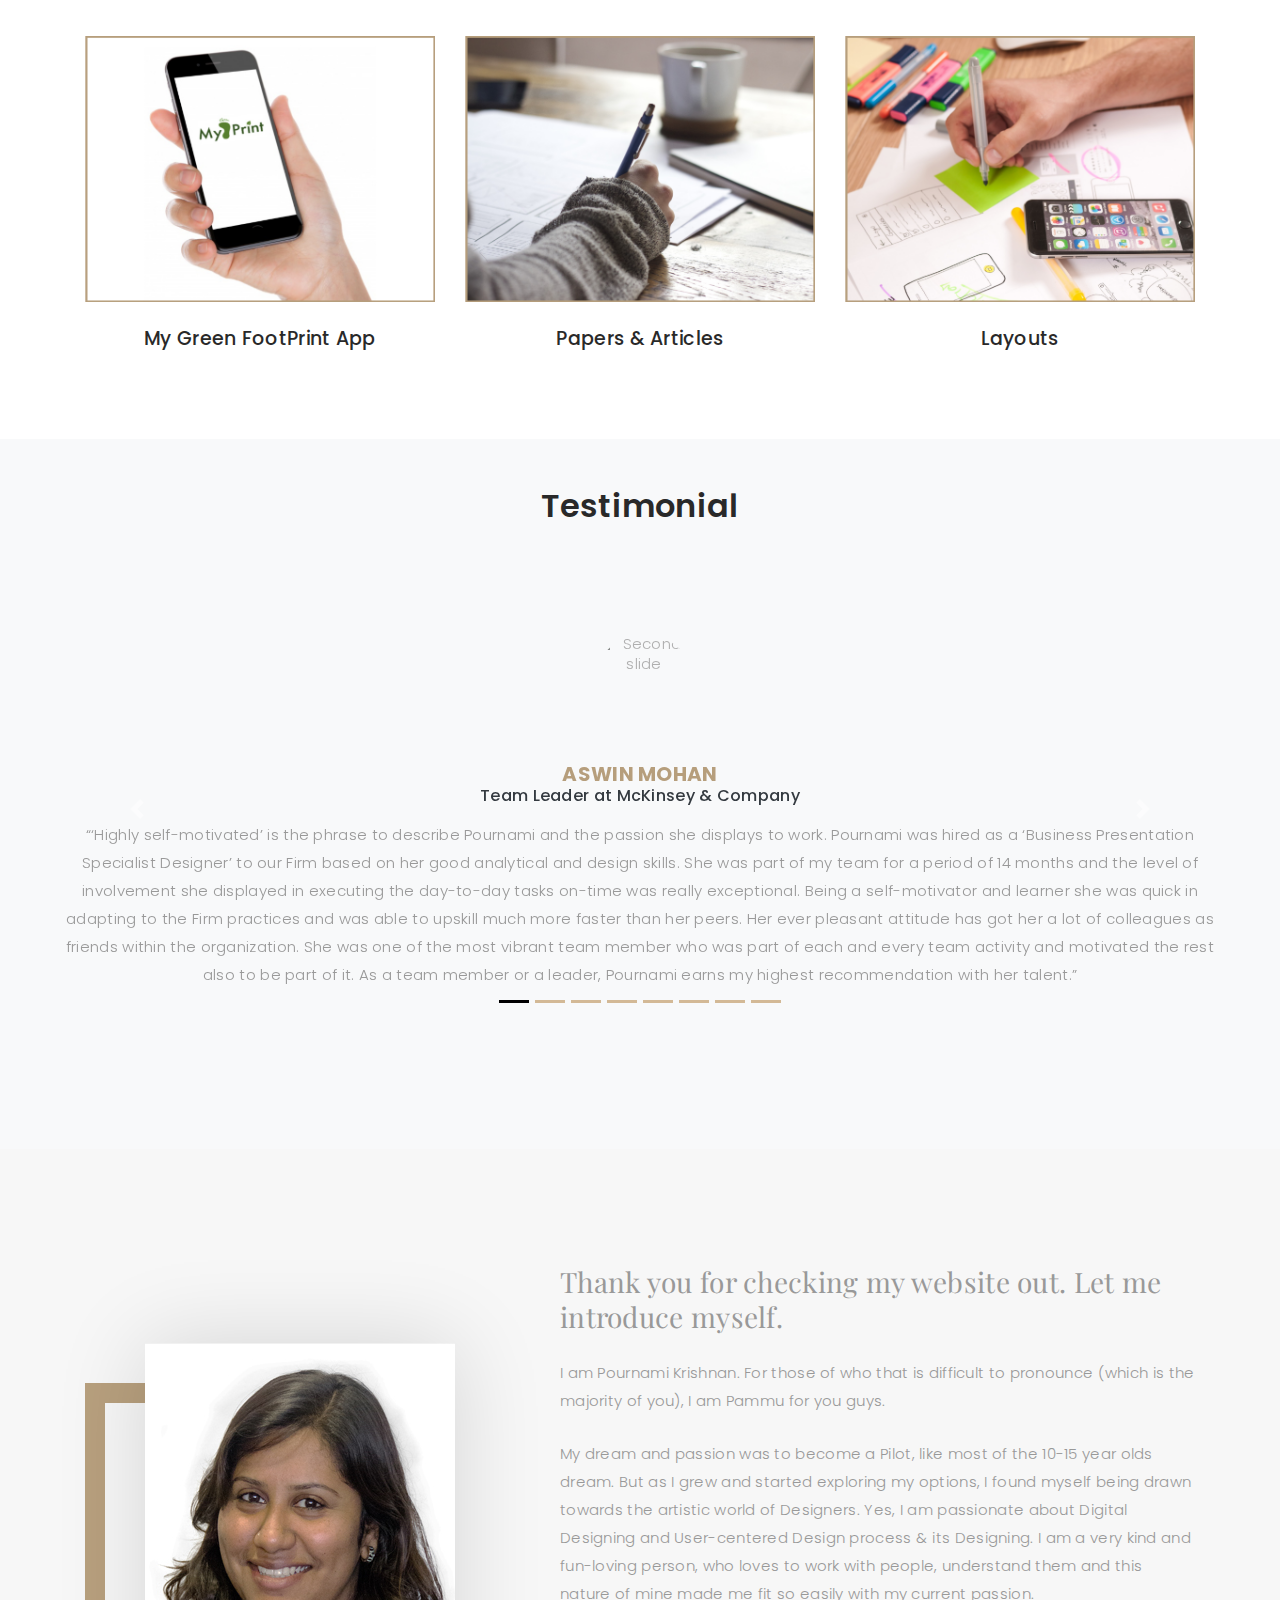
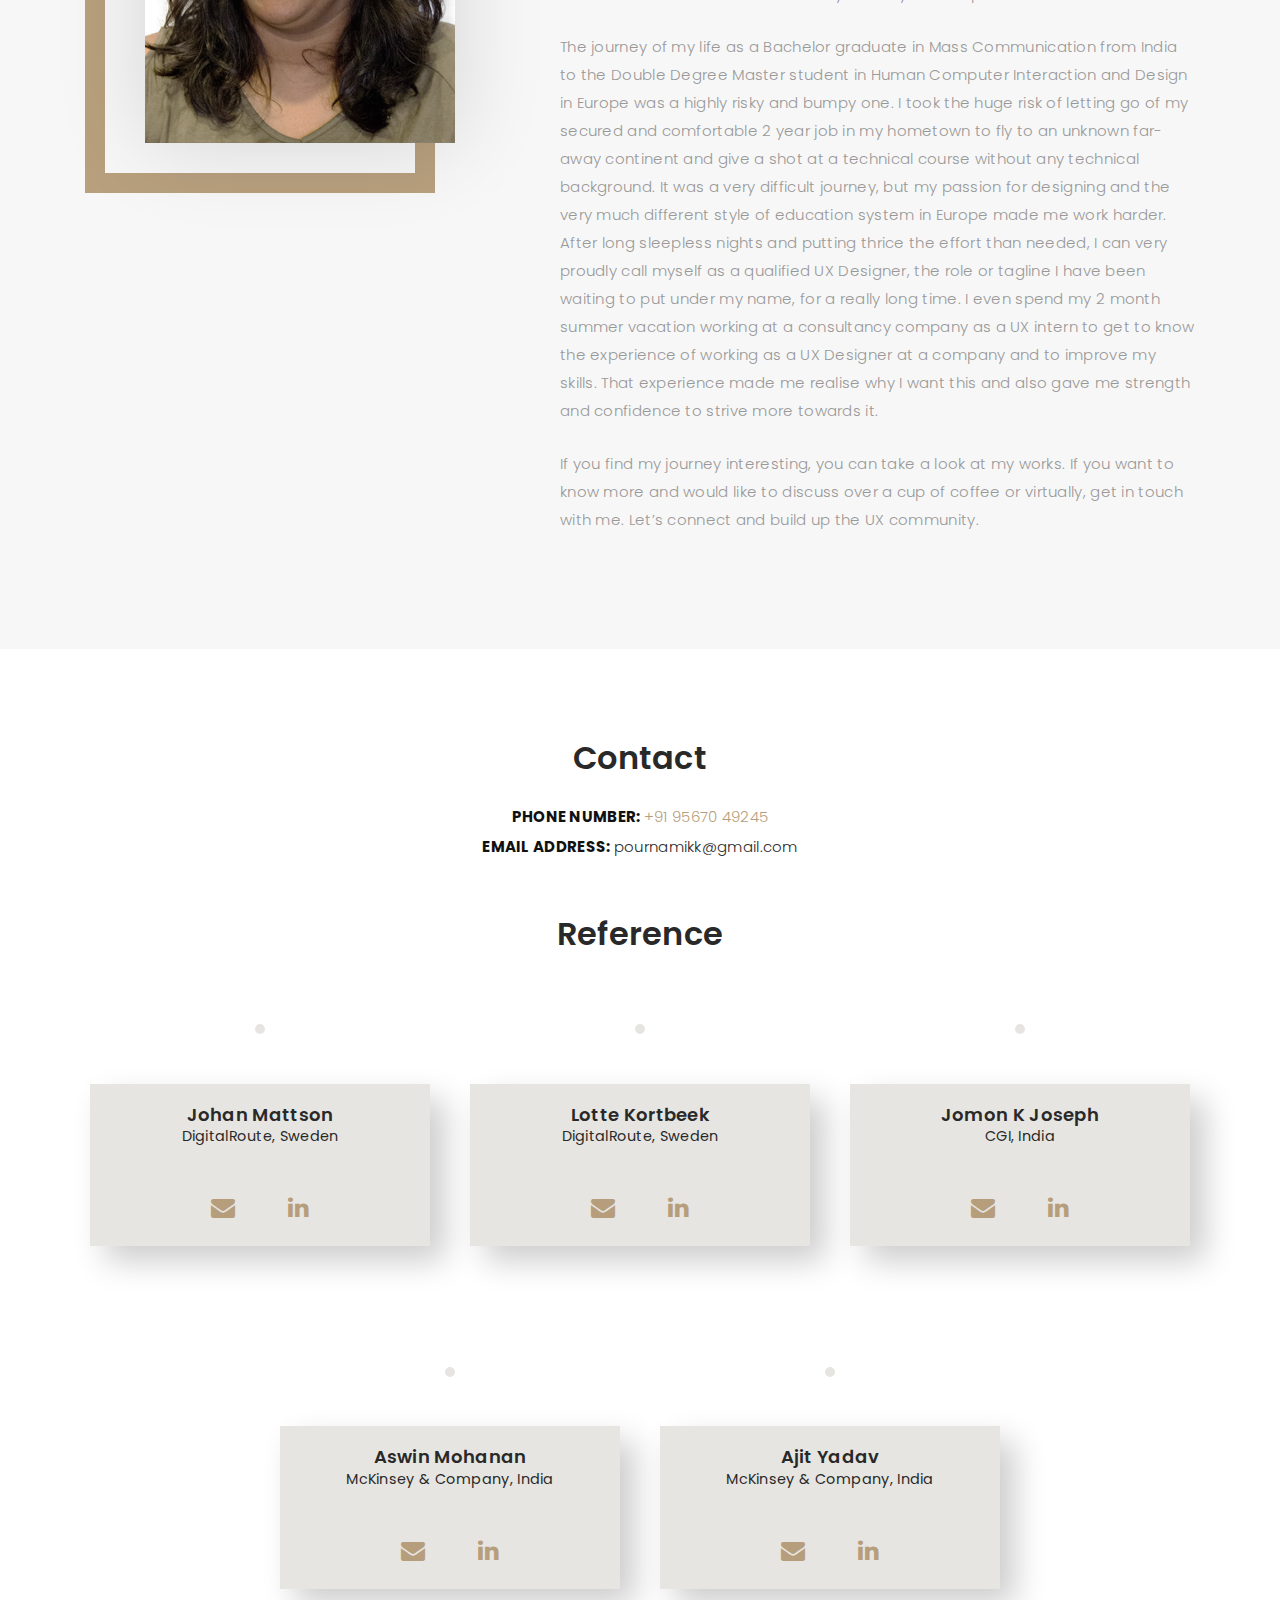
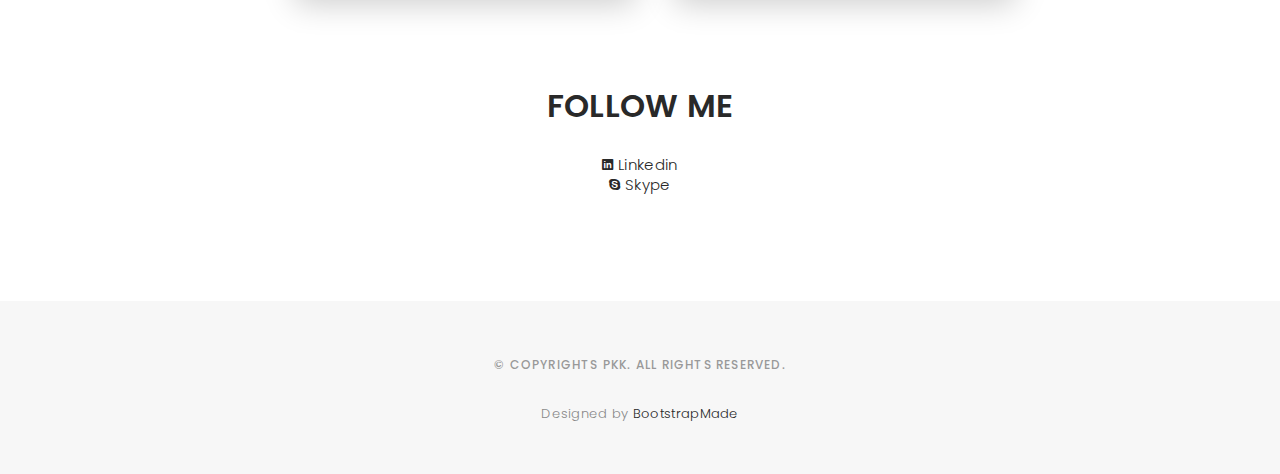
==== commit 60e54f29: "Update index.html" ====
--- a/index.html
+++ b/index.html
@@ -556,6 +556,8 @@
           <li data-target="#carouselTestimonial" data-slide-to="3"></li>
           <li data-target="#carouselTestimonial" data-slide-to="4"></li>
           <li data-target="#carouselTestimonial" data-slide-to="5"></li>
+          <li data-target="#carouselTestimonial" data-slide-to="7"></li>
+          <li data-target="#carouselTestimonial" data-slide-to="8"></li>
         </ol>
         <div class="carousel-inner">
           <div class="carousel-item text-center active">
@@ -584,6 +586,14 @@
               graphics and icons for different customers. She is impressively good in creating presentations and is
               good in converting thoughts in to graphics. She is a confident lady with lots of energy. It is natural to
               her to mingle with people and work as team.”</p>
+          </div>
+          <div class="carousel-item text-center ">
+            <div style="width: 100px;" class="carousel-testimonial-img p-1  rounded-circle m-auto">
+              <img class="d-block rounded-circle" src="images/client7.jpg" height="100" width="100" alt="Second slide">
+            </div>
+            <h5 class="mt-4 mb-0"><strong class="text-gold text-uppercase">Satiswar Dash</strong></h5>
+            <h6 class="text-dark m-0">Sr. UX Researcher, McAfee</h6>
+            <p class="m-0 pt-3">“I can define Pournami in 3 words- “Professional”, “Hard Working”, and “Openness”. I feel she is the perfect blend of those three qualities with the right “can do” attitude. She has a strong willingness towards achieving difficult yet challenging research assignments, all thanks to her rock solid foundational background in user research. Her attention to details, smart execution strategies, excellent communication, and efficient delivery skills makes her a go-to resource for any product design team. Above all, I think what really makes her shine is her wonderful smiling face and her positive behaviour. She is definitely a great resource for any product design team and I would love to work with her again.”</p>
           </div>
           <div class="carousel-item text-center ">
             <div style="width: 100px;" class="carousel-testimonial-img p-1  rounded-circle m-auto">
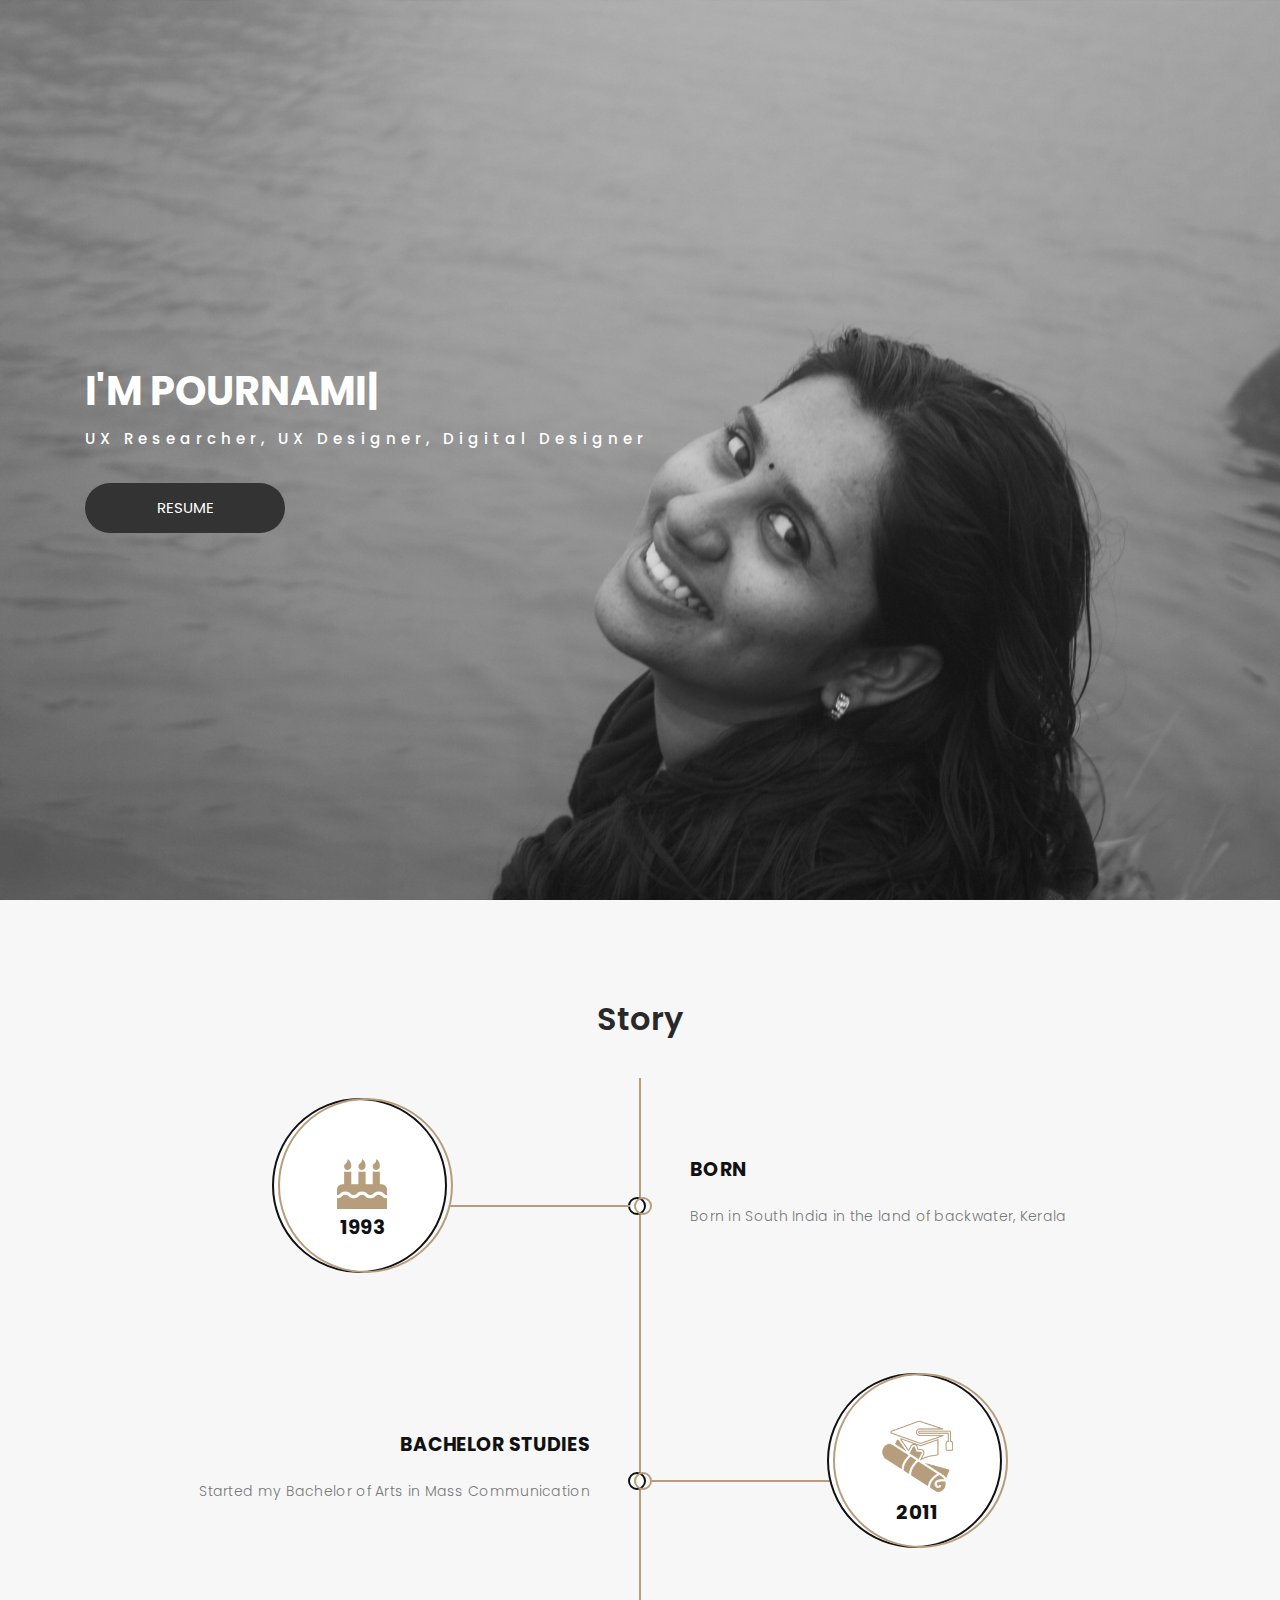
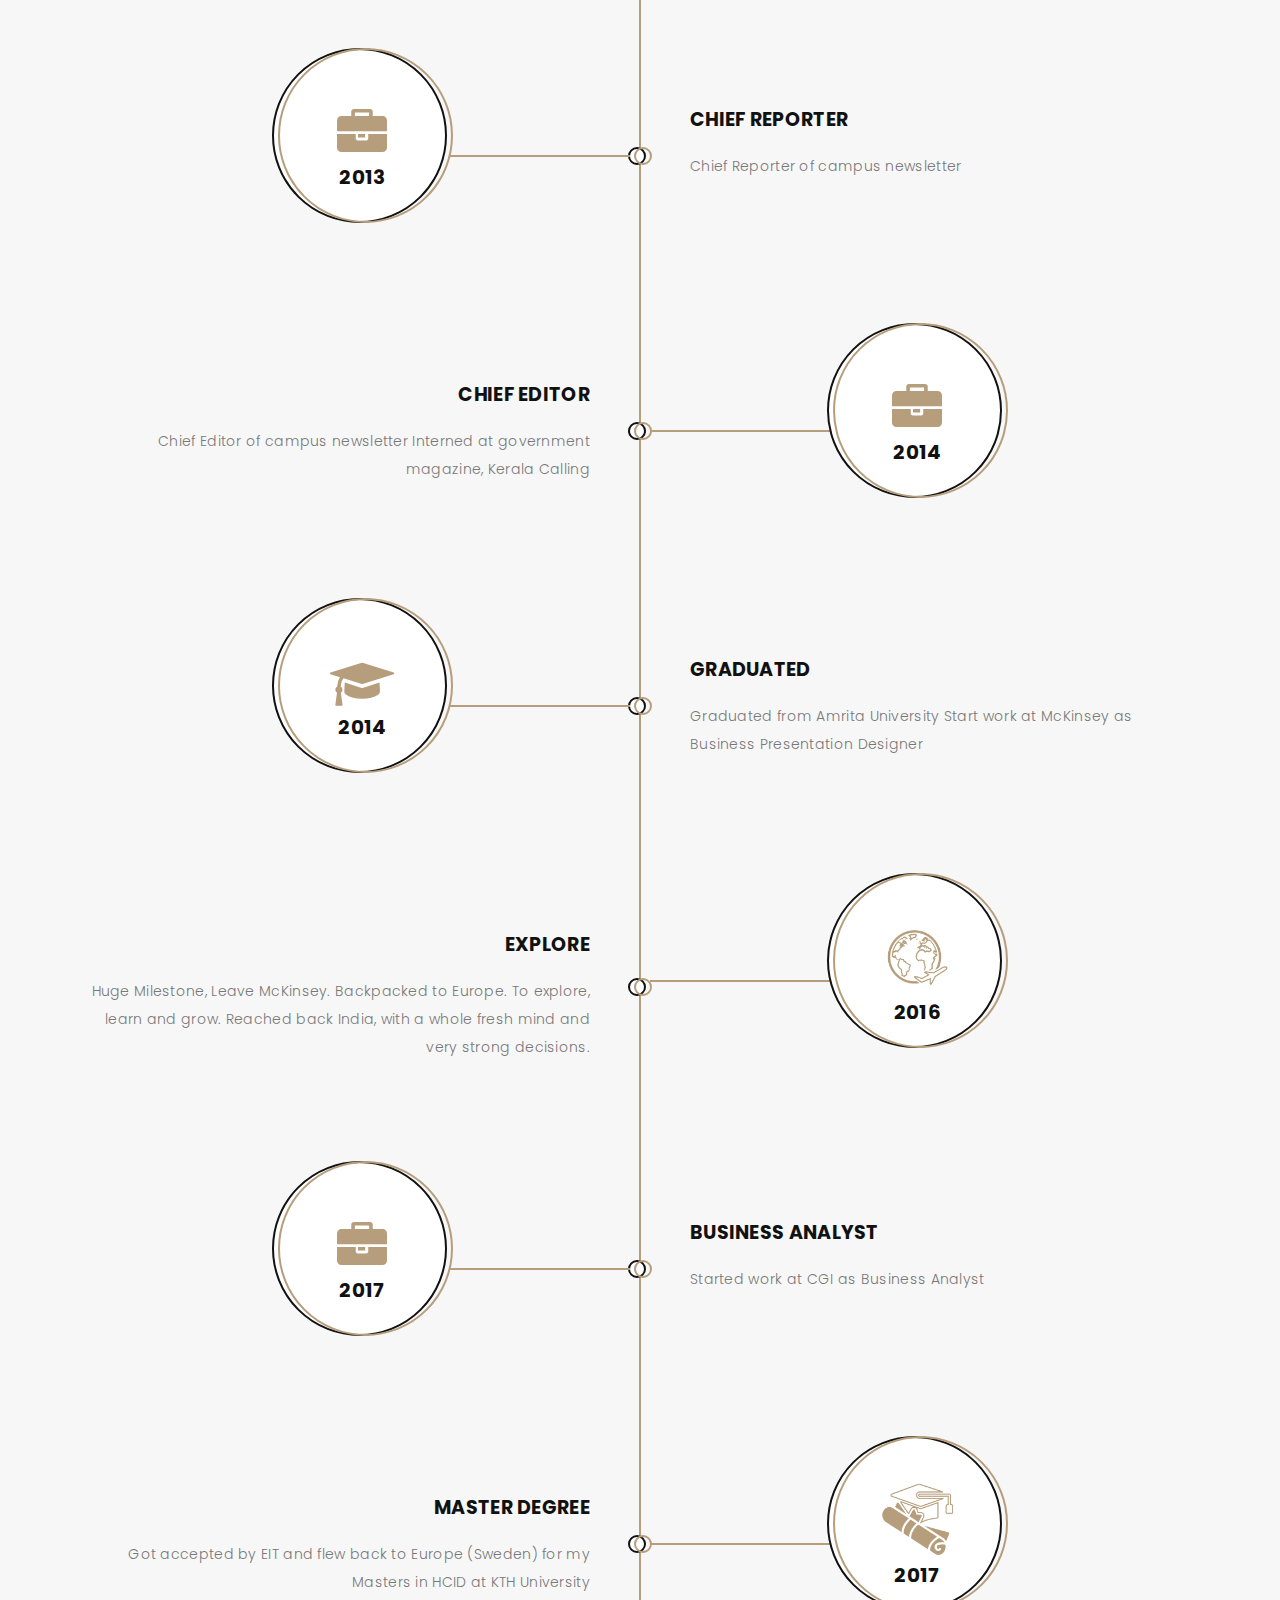
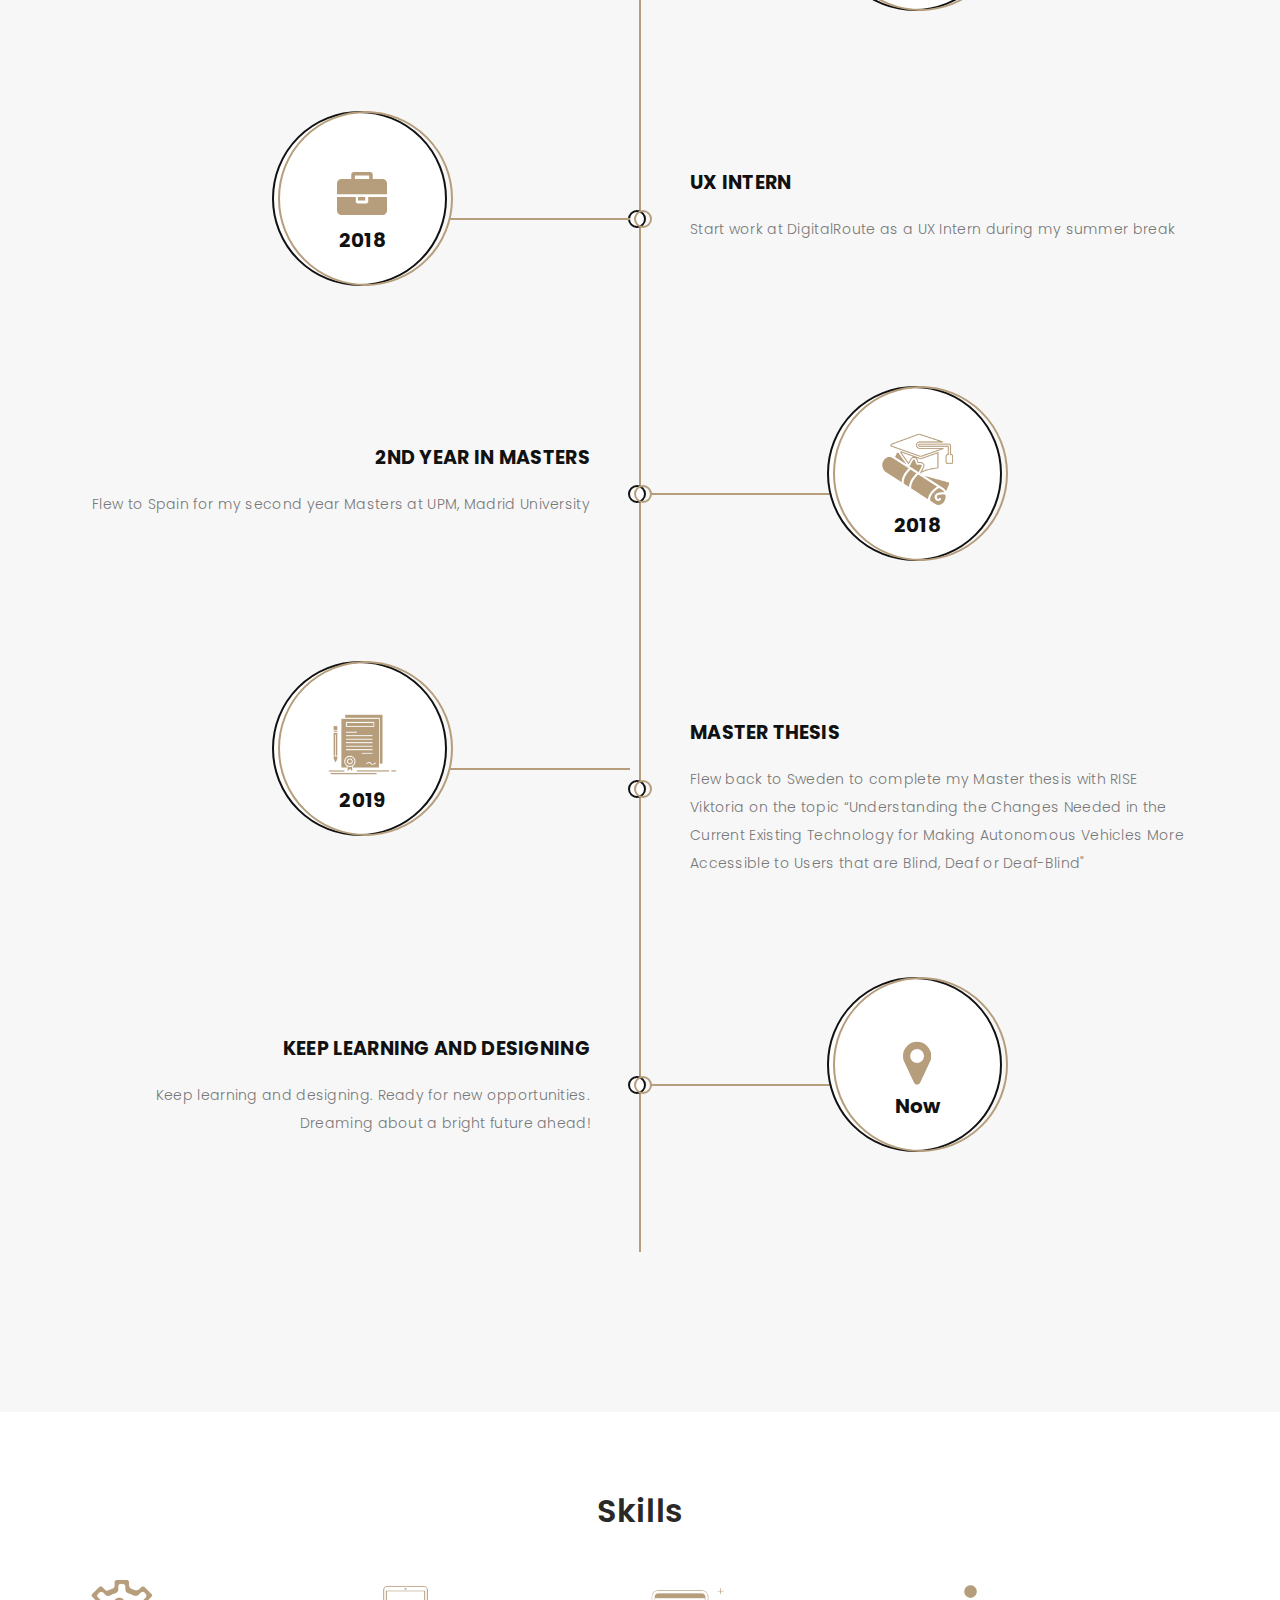
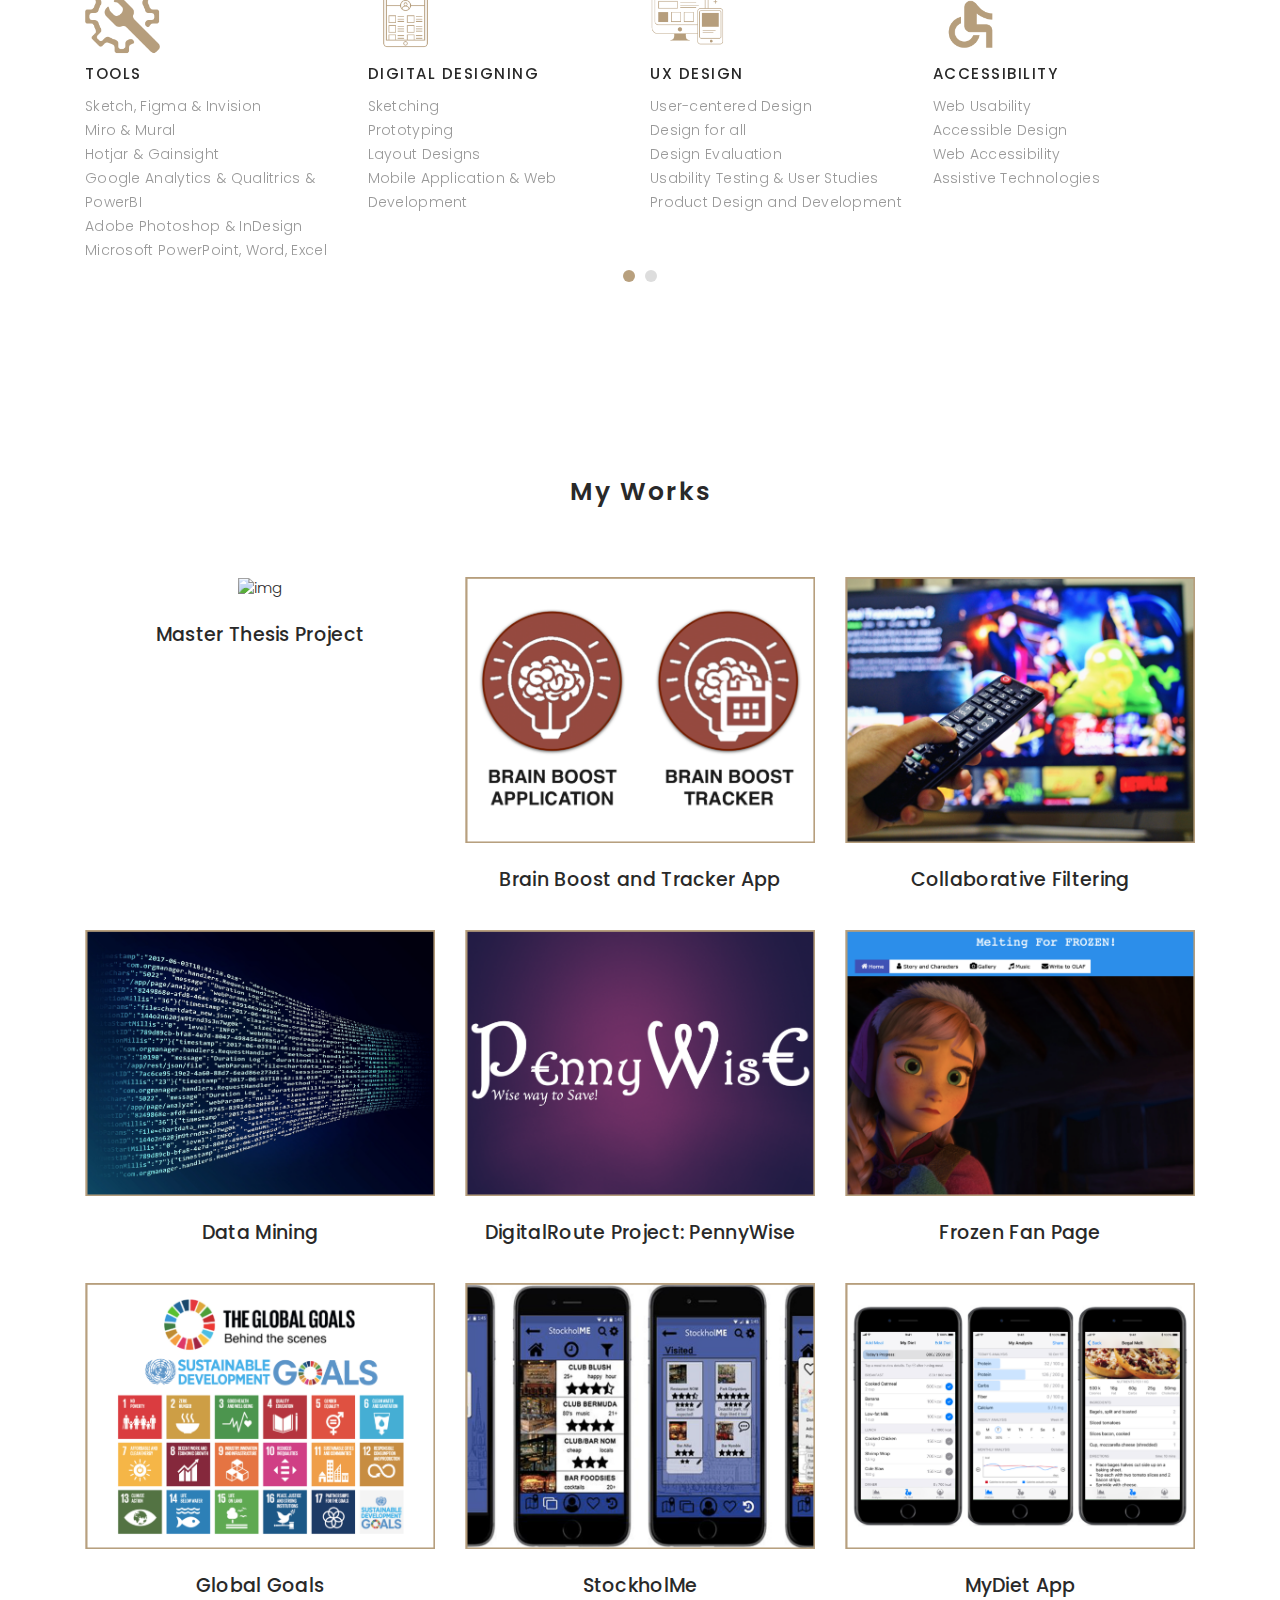
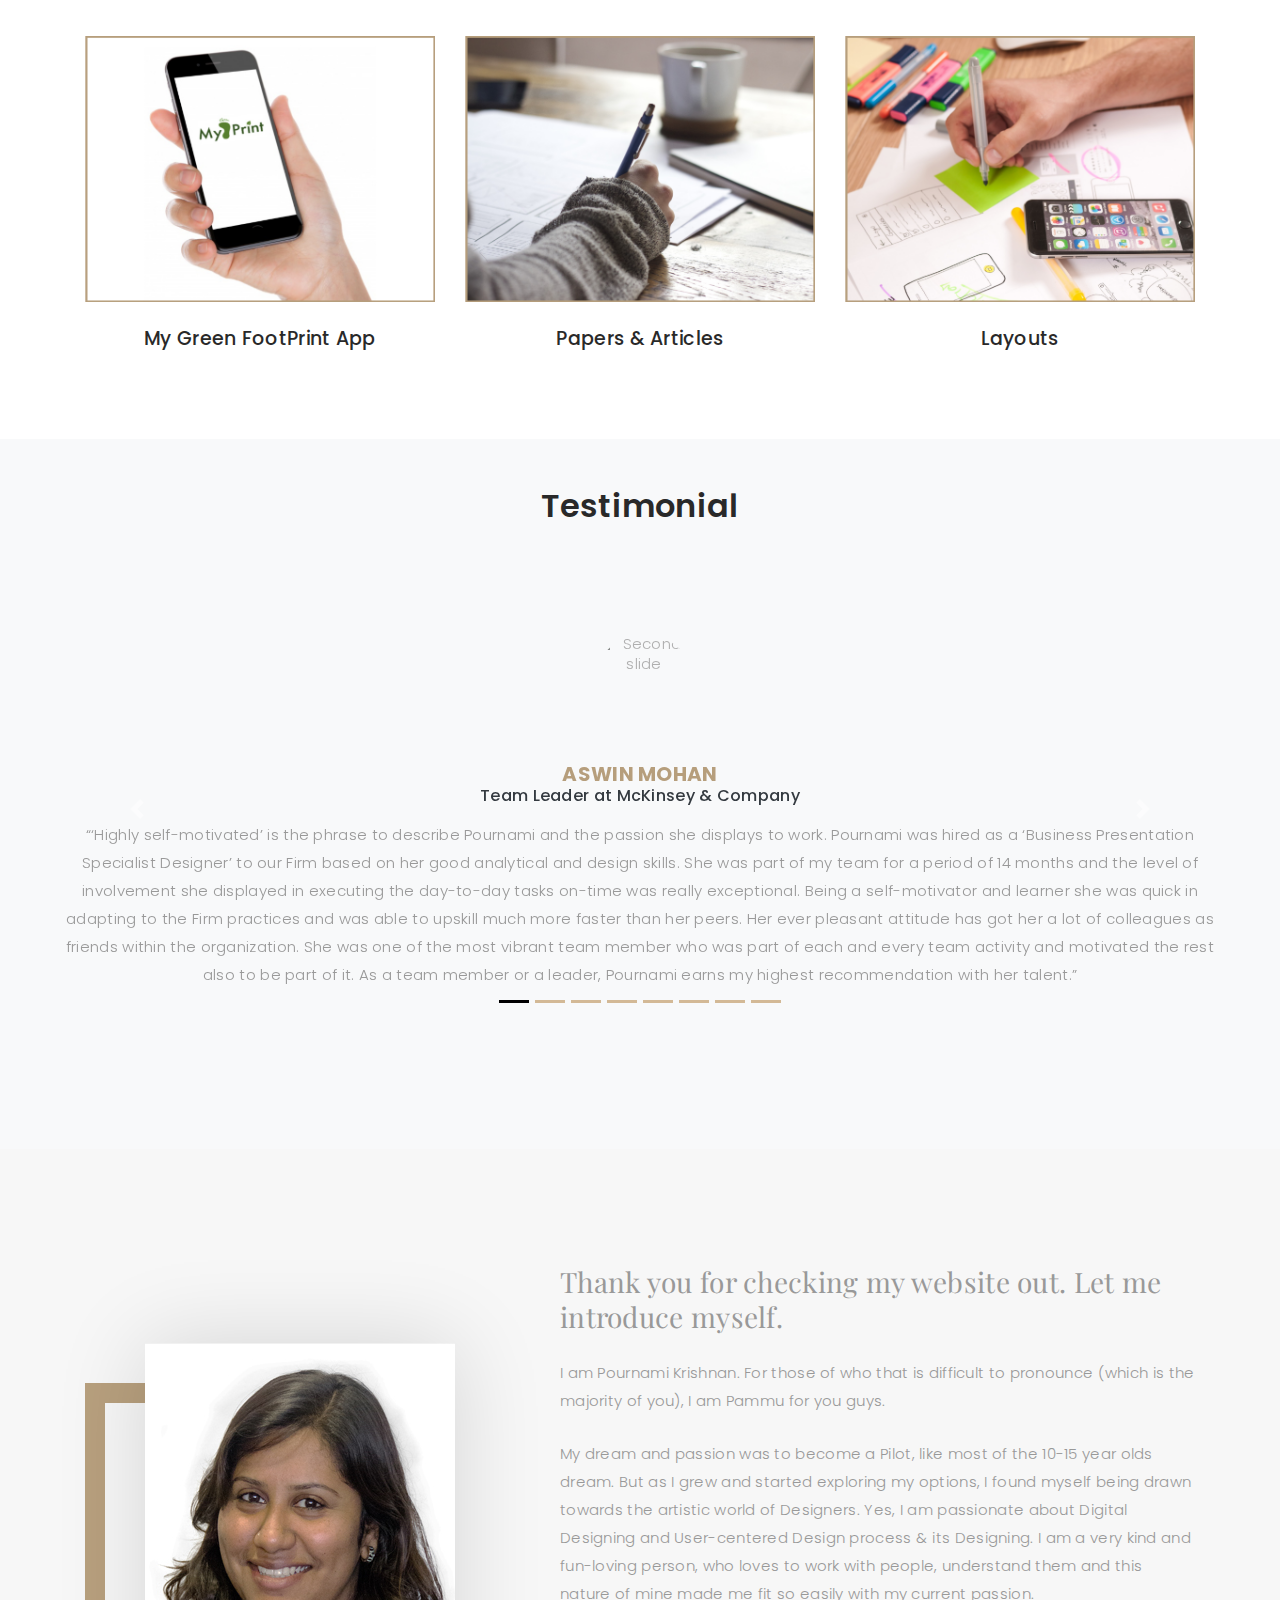
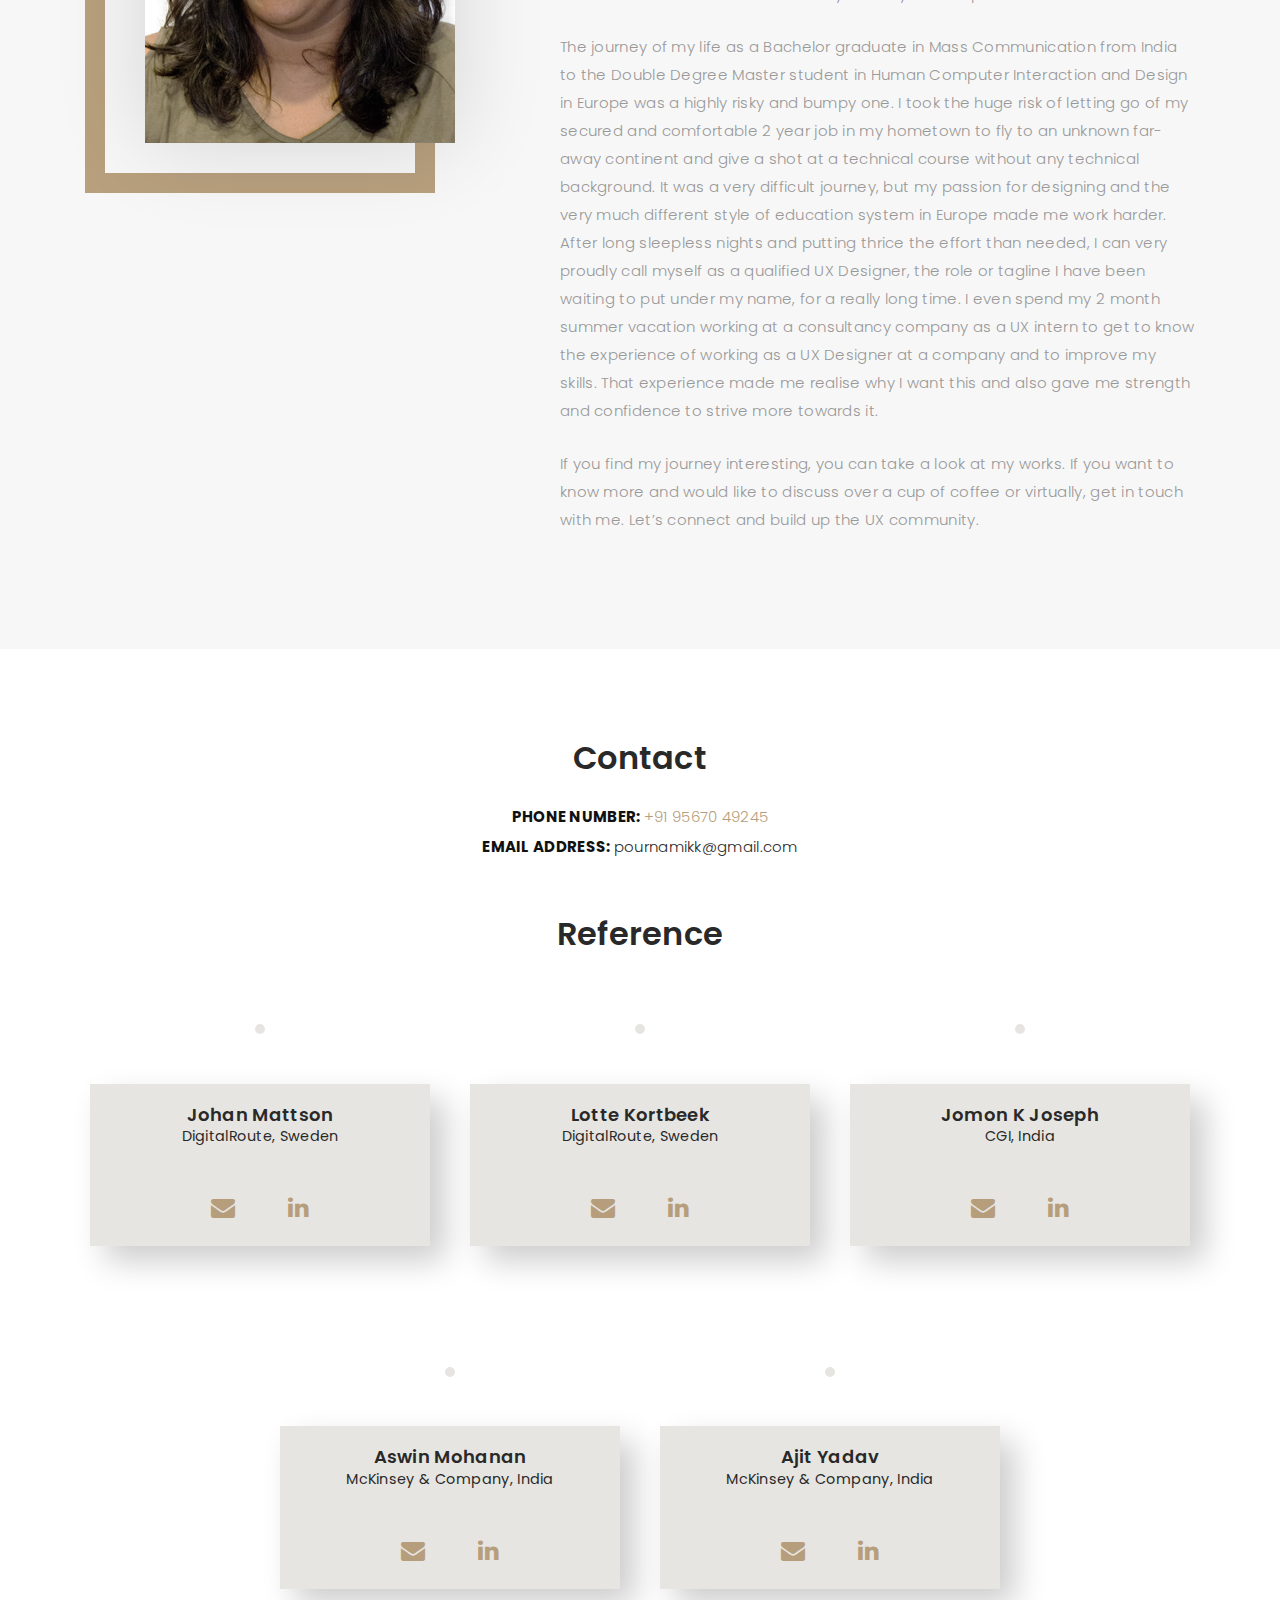
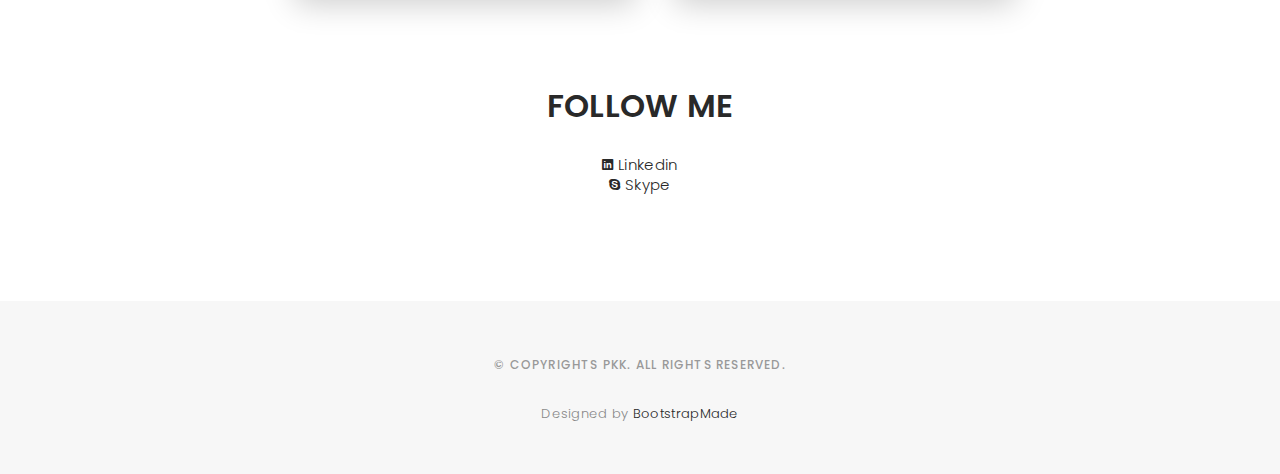
==== commit 294c99b3: "Update index.html" ====
--- a/index.html
+++ b/index.html
@@ -578,6 +578,38 @@
           </div>
           <div class="carousel-item text-center ">
             <div style="width: 100px;" class="carousel-testimonial-img p-1  rounded-circle m-auto">
+              <img class="d-block rounded-circle" src="images/client7.jpg" height="100" width="100" alt="Second slide">
+            </div>
+            <h5 class="mt-4 mb-0"><strong class="text-gold text-uppercase">Satiswar Dash</strong></h5>
+            <h6 class="text-dark m-0">Sr. UX Researcher, McAfee</h6>
+            <p class="m-0 pt-3">“I can define Pournami in 3 words- “Professional”, “Hard Working”, and “Openness”. I feel she is the perfect blend of those three qualities with the right “can do” attitude. She has a strong willingness towards achieving difficult yet challenging research assignments, all thanks to her rock solid foundational background in user research. Her attention to details, smart execution strategies, excellent communication, and efficient delivery skills makes her a go-to resource for any product design team. Above all, I think what really makes her shine is her wonderful smiling face and her positive behaviour. She is definitely a great resource for any product design team and I would love to work with her again.”</p>
+          </div>
+          <div class="carousel-item text-center ">
+            <div style="width: 100px;" class="carousel-testimonial-img p-1  rounded-circle m-auto">
+              <img class="d-block rounded-circle" src="images/client9.jpg" height="100" width="100" alt="Second slide">
+            </div>
+            <h5 class="mt-4 mb-0"><strong class="text-gold text-uppercase">Mario Romero</strong></h5>
+            <h6 class="text-dark m-0">Associate Professor, KTH Sweden</h6>
+            <p class="m-0 pt-3">“Pournami demonstrated commitment, engagement and self motivation in all her projects in my courses. She is an excellent team player and a source of concrete contributions. In her individual work, Pournami demonstrated independent thinking and skillful execution. I recommend Pournami for work that requires both creative thinking and team skills, including technical development.”</p>
+          </div>
+           <div class="carousel-item text-center ">
+            <div style="width: 100px;" class="carousel-testimonial-img p-1  rounded-circle m-auto">
+              <img class="d-block rounded-circle" src="images/client10.jpg" height="100" width="100" alt="Second slide">
+            </div>
+            <h5 class="mt-4 mb-0"><strong class="text-gold text-uppercase">Charlotte Kortbeek</strong></h5>
+            <h6 class="text-dark m-0">UX Deesigner, DigitalRoute</h6>
+            <p class="m-0 pt-3">“Pournami has a natural talent to inspire and motivate the people around here. It is always a pleasure to work on projects with her. She is open-minded, always ready to learn something and an asset to any team.”</p>
+          </div>
+          <div class="carousel-item text-center ">
+            <div style="width: 100px;" class="carousel-testimonial-img p-1  rounded-circle m-auto">
+              <img class="d-block rounded-circle" src="images/client8.jpg" height="100" width="100" alt="Second slide">
+            </div>
+            <h5 class="mt-4 mb-0"><strong class="text-gold text-uppercase">Parivash Ranjbar</strong></h5>
+            <h6 class="text-dark m-0">Research Mentor, RISE SWEDEN</h6>
+            <p class="m-0 pt-3">“Pournami and I were involved in a project with autonomous cars and the use of tactile tools as a guiding system. Pournami helped me with the field tests during 5 month. She was always prepared, charged the tools and arrived on time. She was nice and good at formulating and explaining. I enjoyed working with her and wish to collaborate in the future.”</p>
+          </div>
+          <div class="carousel-item text-center ">
+            <div style="width: 100px;" class="carousel-testimonial-img p-1  rounded-circle m-auto">
               <img class="d-block rounded-circle" src="images/client2.png" height="100" width="100" alt="Second slide">
             </div>
             <h5 class="mt-4 mb-0"><strong class="text-gold text-uppercase">Jomon Koyipally Joseph</strong></h5>
@@ -586,14 +618,6 @@
               graphics and icons for different customers. She is impressively good in creating presentations and is
               good in converting thoughts in to graphics. She is a confident lady with lots of energy. It is natural to
               her to mingle with people and work as team.”</p>
-          </div>
-          <div class="carousel-item text-center ">
-            <div style="width: 100px;" class="carousel-testimonial-img p-1  rounded-circle m-auto">
-              <img class="d-block rounded-circle" src="images/client7.jpg" height="100" width="100" alt="Second slide">
-            </div>
-            <h5 class="mt-4 mb-0"><strong class="text-gold text-uppercase">Satiswar Dash</strong></h5>
-            <h6 class="text-dark m-0">Sr. UX Researcher, McAfee</h6>
-            <p class="m-0 pt-3">“I can define Pournami in 3 words- “Professional”, “Hard Working”, and “Openness”. I feel she is the perfect blend of those three qualities with the right “can do” attitude. She has a strong willingness towards achieving difficult yet challenging research assignments, all thanks to her rock solid foundational background in user research. Her attention to details, smart execution strategies, excellent communication, and efficient delivery skills makes her a go-to resource for any product design team. Above all, I think what really makes her shine is her wonderful smiling face and her positive behaviour. She is definitely a great resource for any product design team and I would love to work with her again.”</p>
           </div>
           <div class="carousel-item text-center ">
             <div style="width: 100px;" class="carousel-testimonial-img p-1  rounded-circle m-auto">
@@ -633,7 +657,7 @@
           </div>
           <div class="carousel-item text-center ">
             <div style="width: 100px;" class="carousel-testimonial-img p-1  rounded-circle m-auto">
-              <img class="d-block rounded-circle" src="images/client6.png" height="100" width="100" alt="Second slide">
+              <img class="d-block rounded-circle" src="images/client11.jpg" height="100" width="100" alt="Second slide">
             </div>
             <h5 class="mt-4 mb-0"><strong class="text-gold text-uppercase">Francisco Javier Segovia</strong></h5>
             <h6 class="text-dark m-0">I&E Coordinator UPM at EIT Digital</h6>
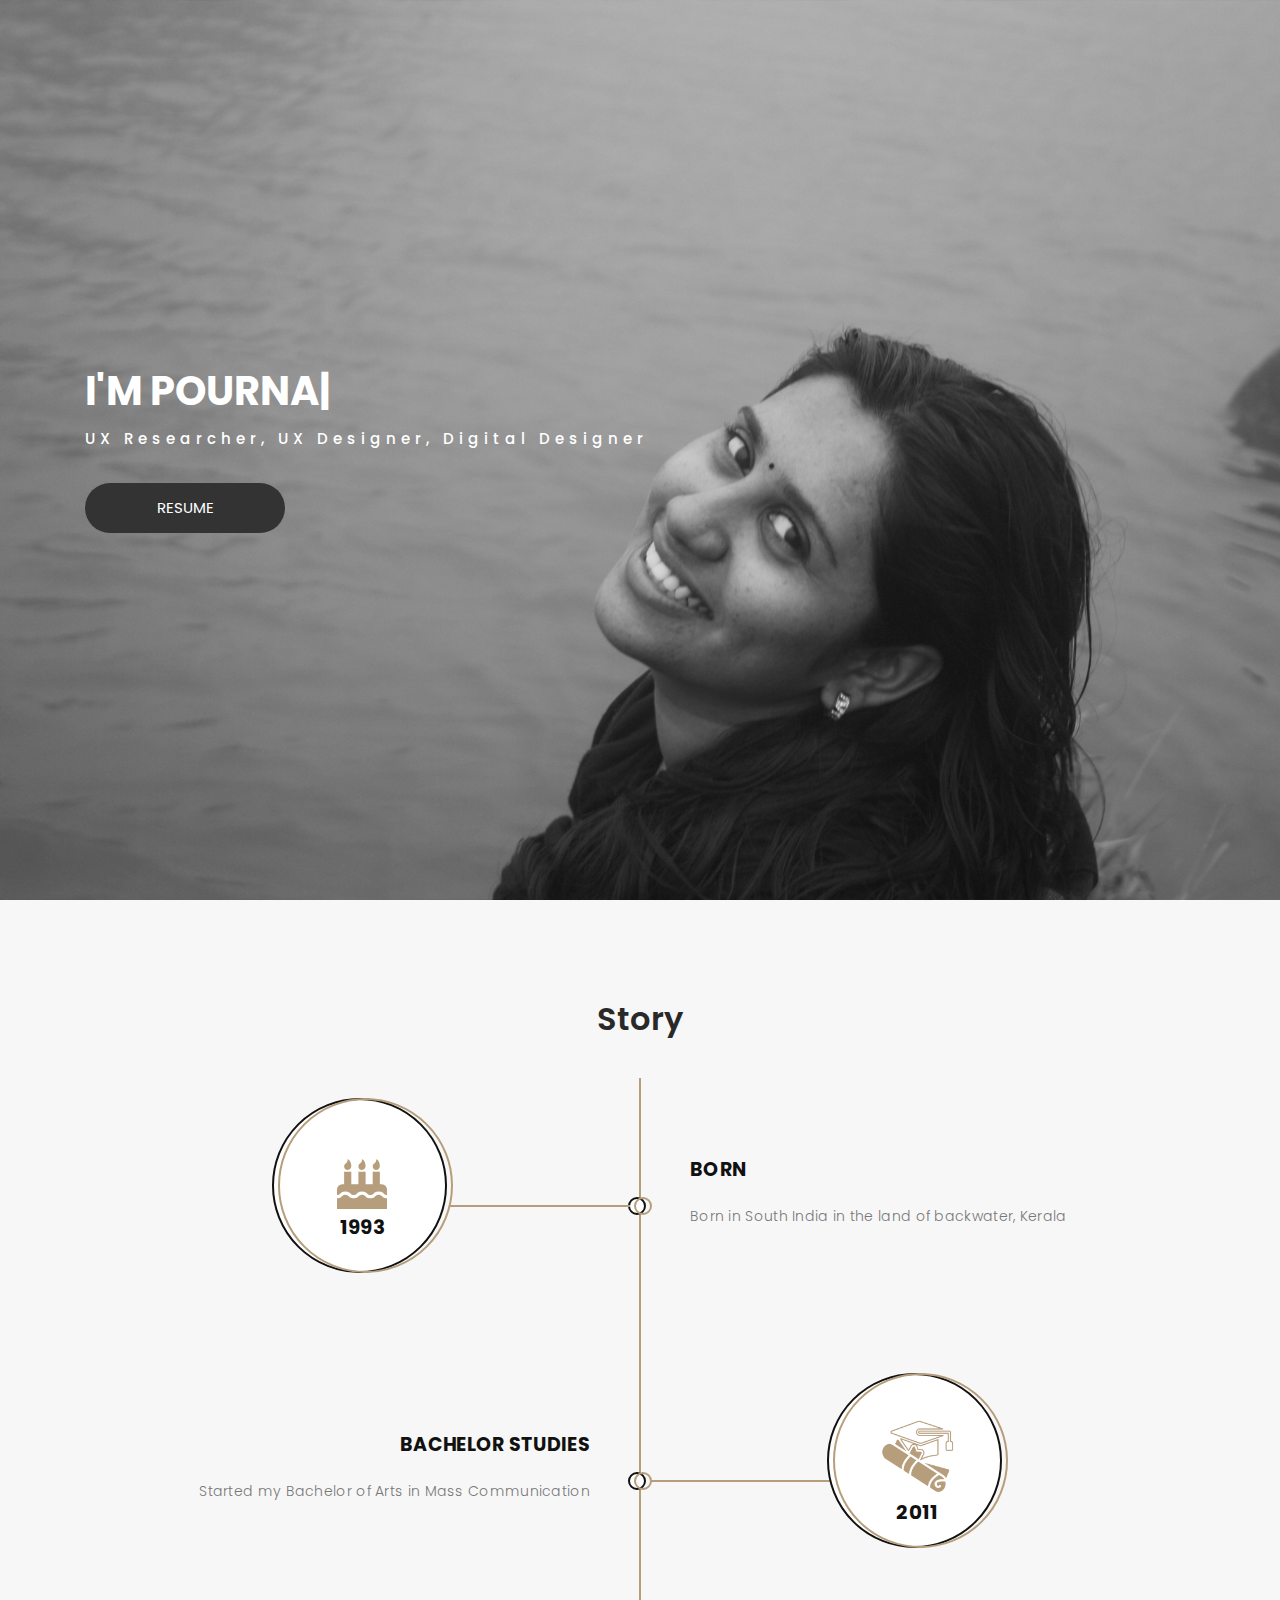
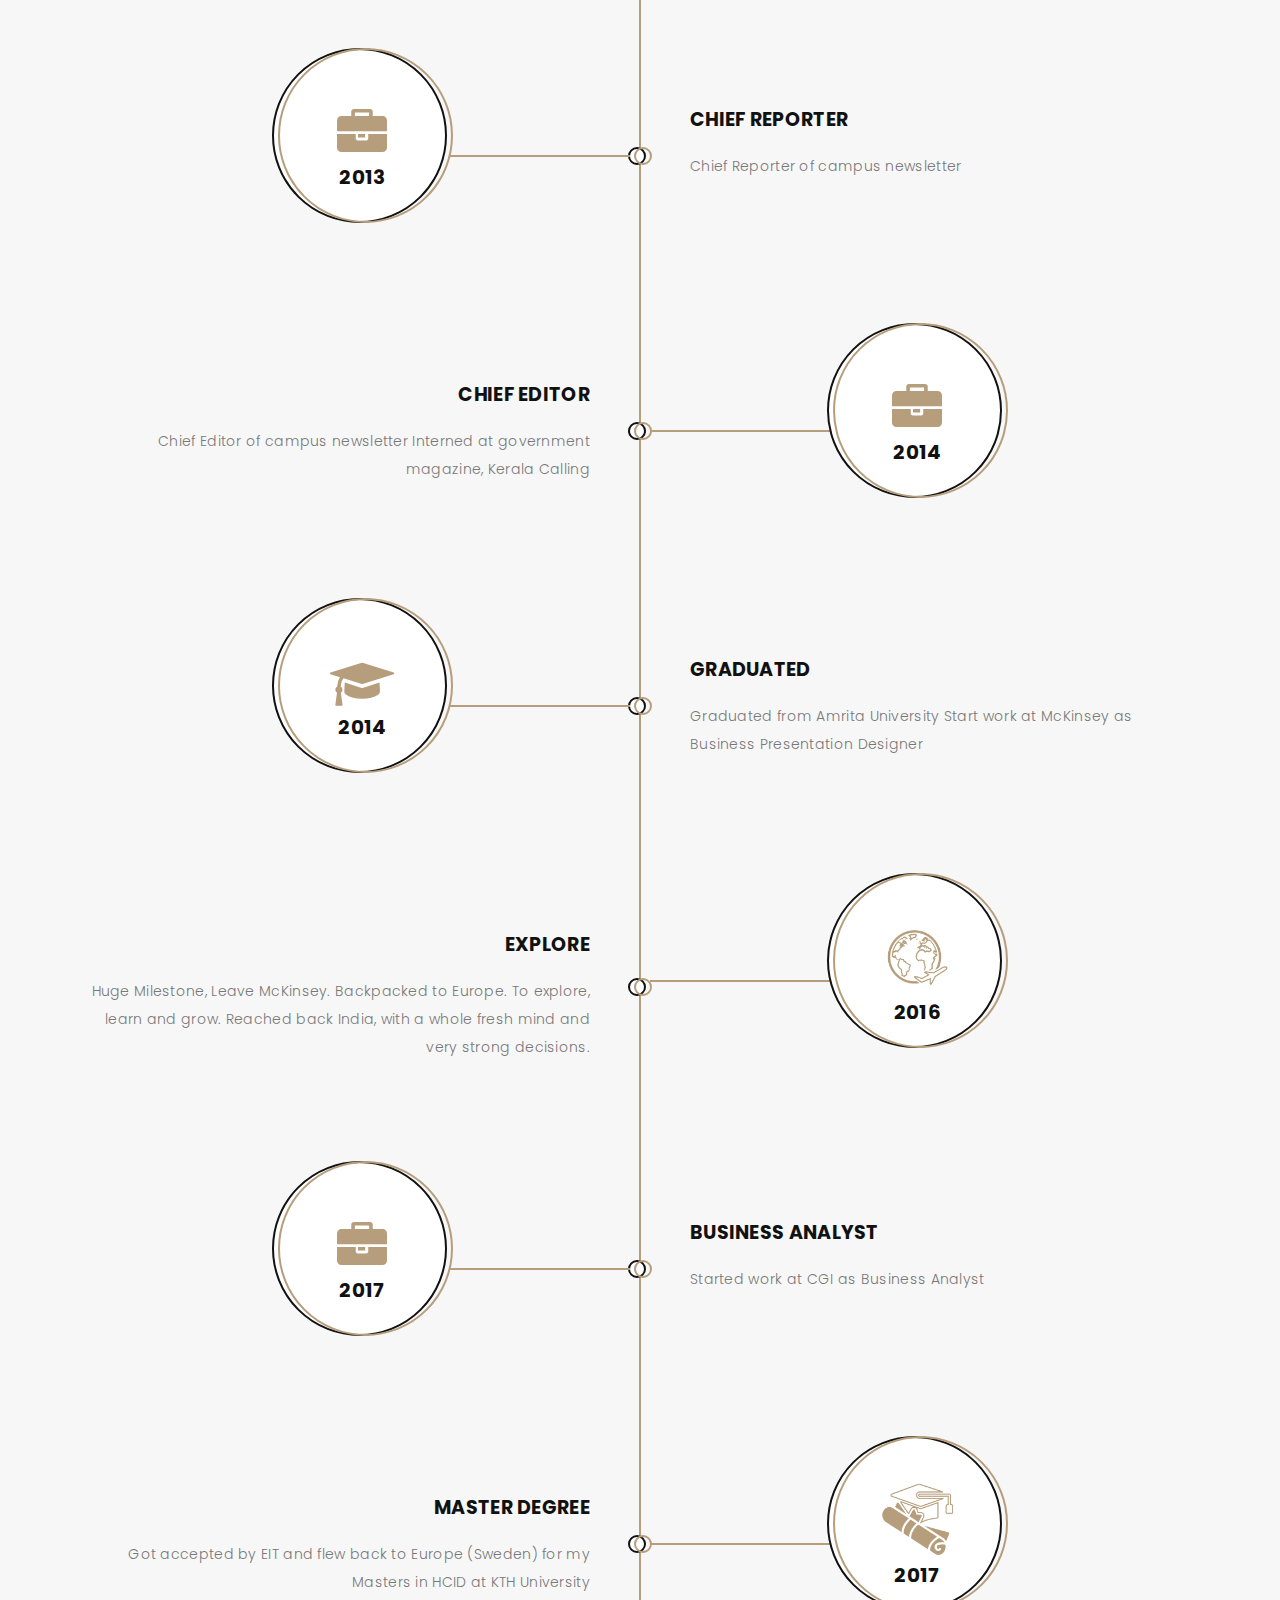
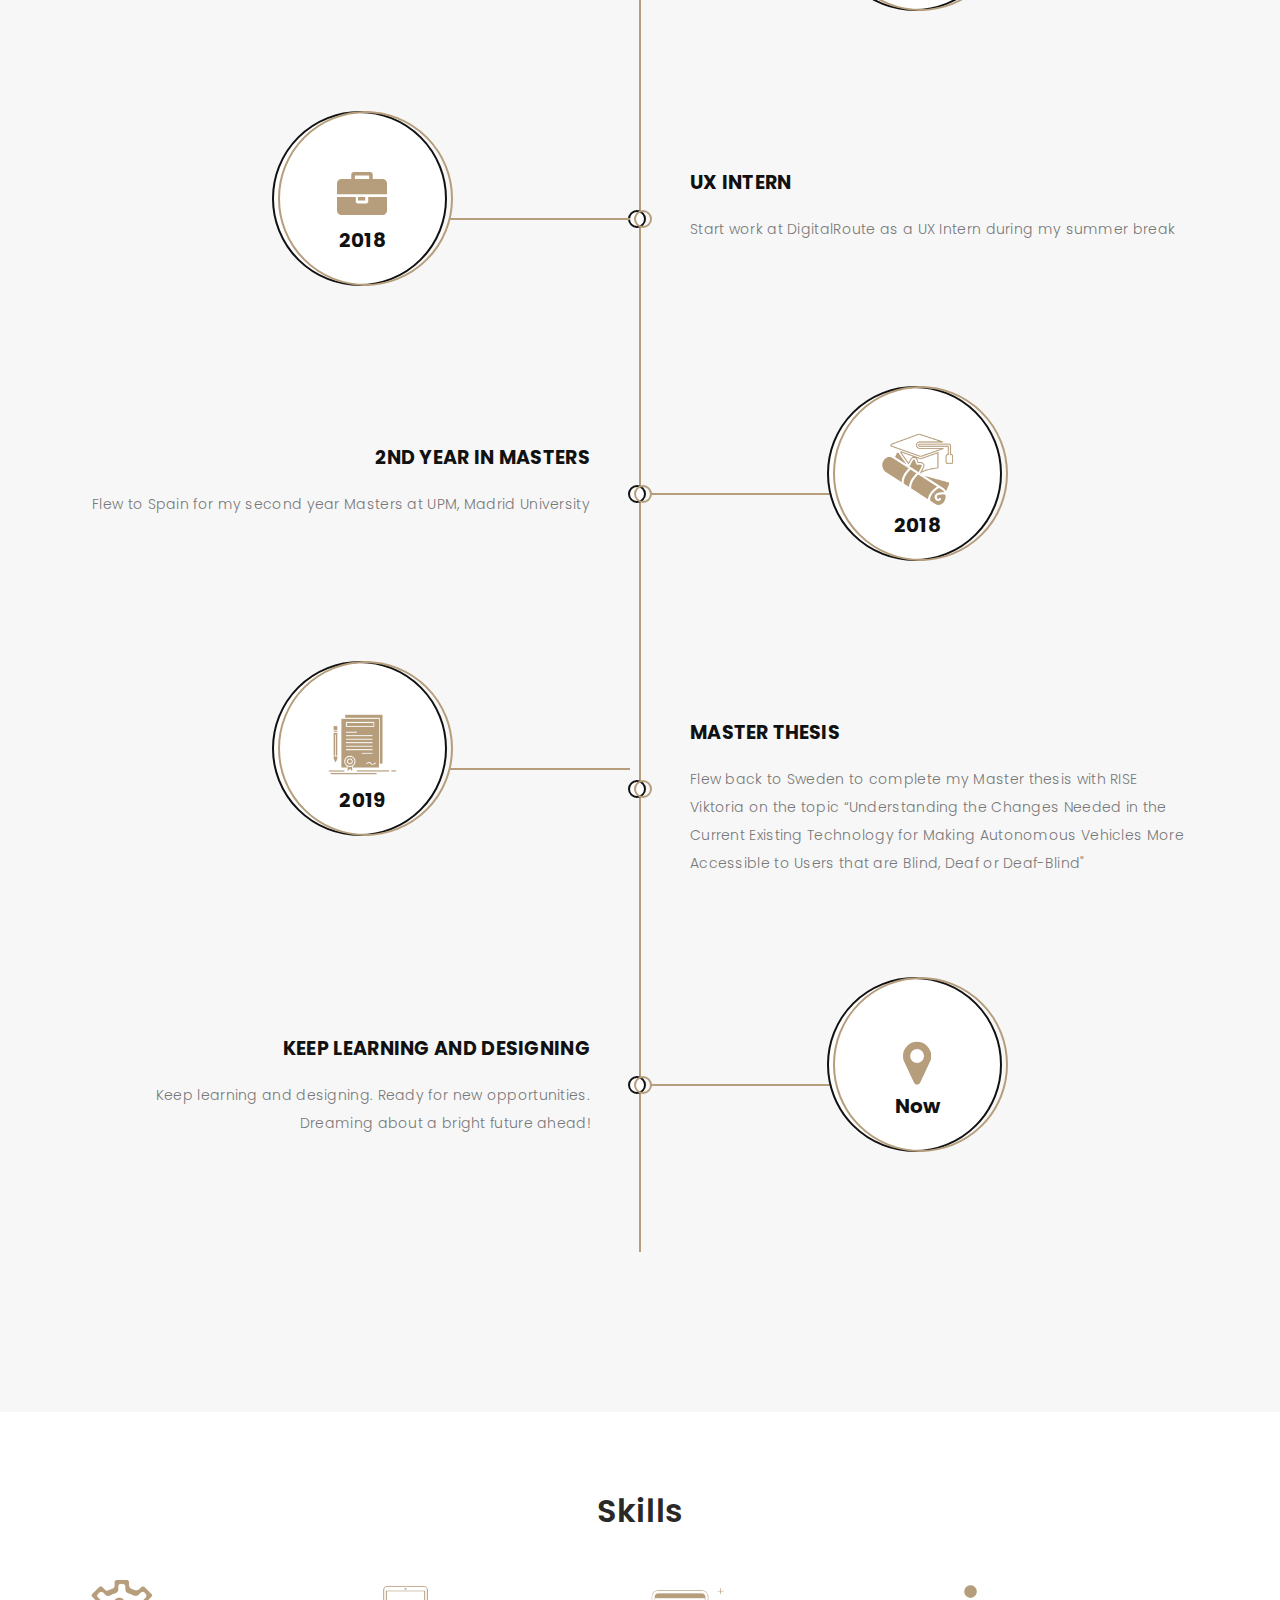
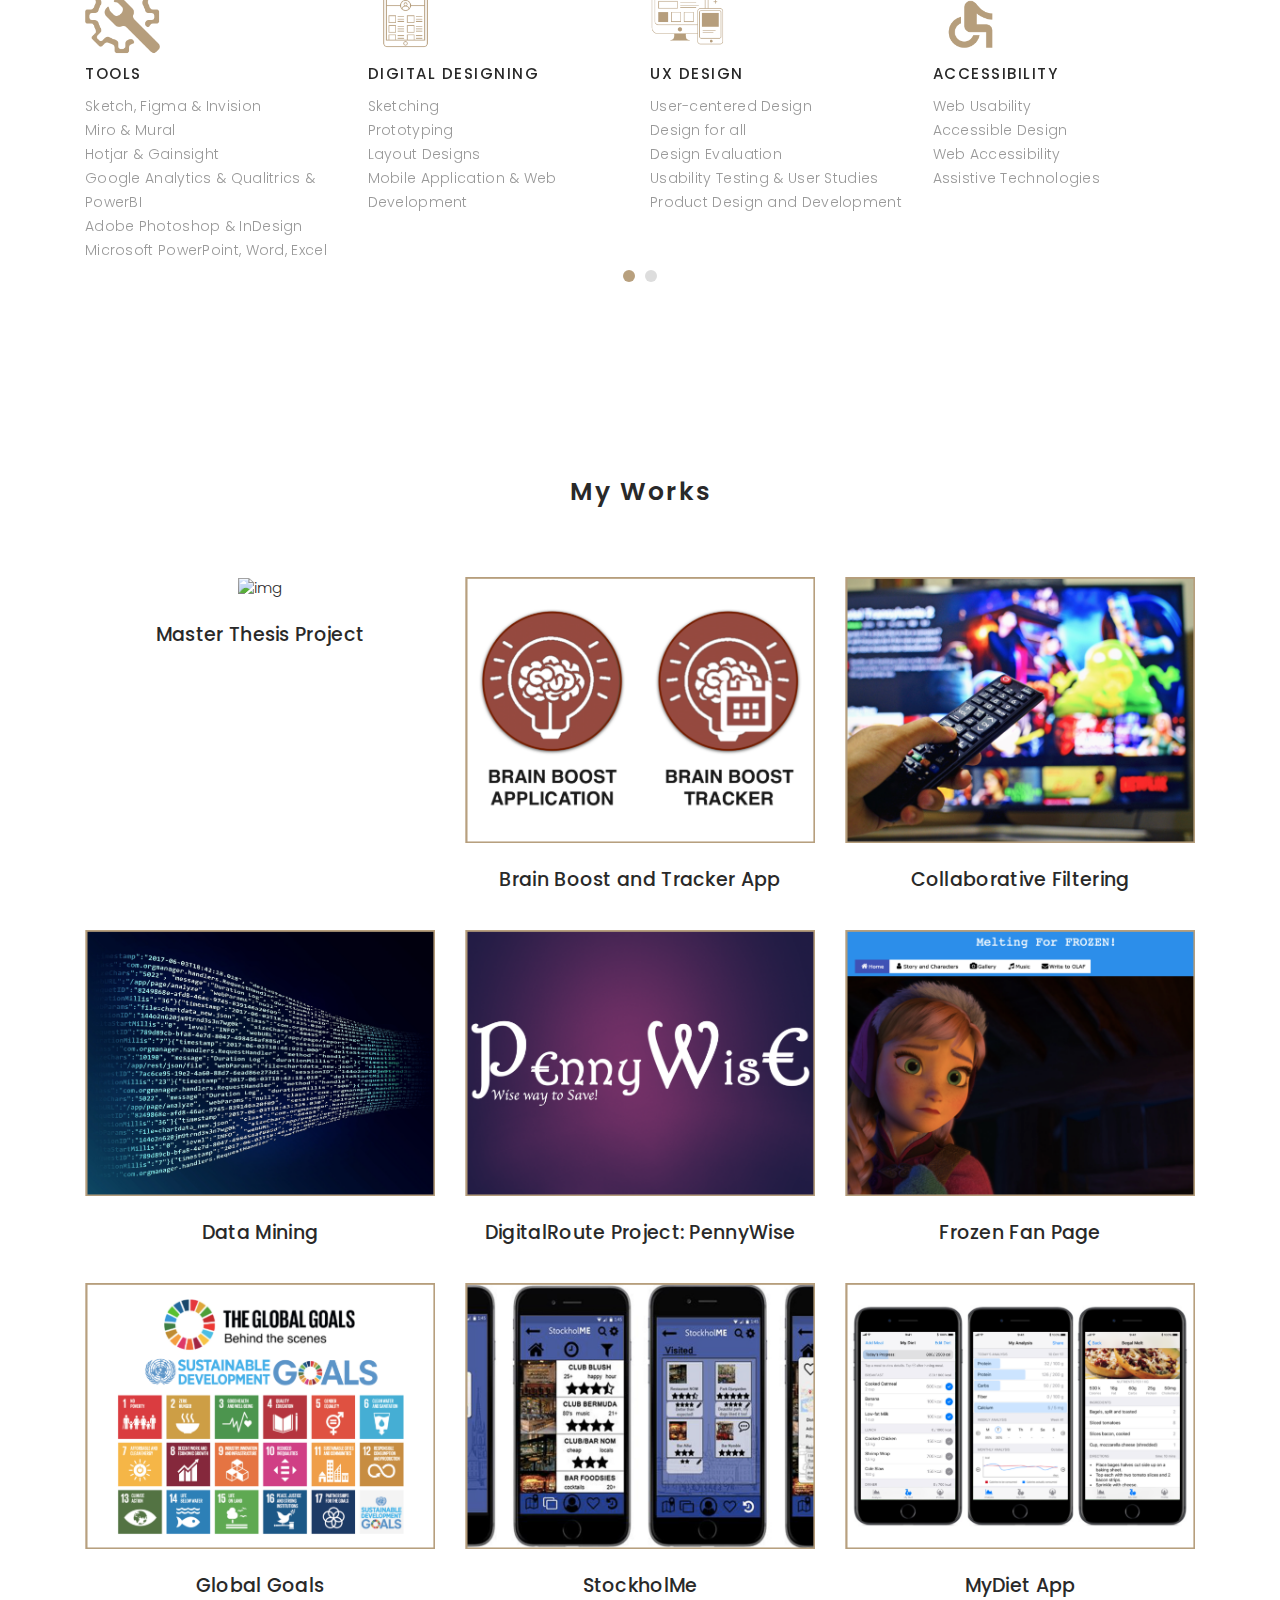
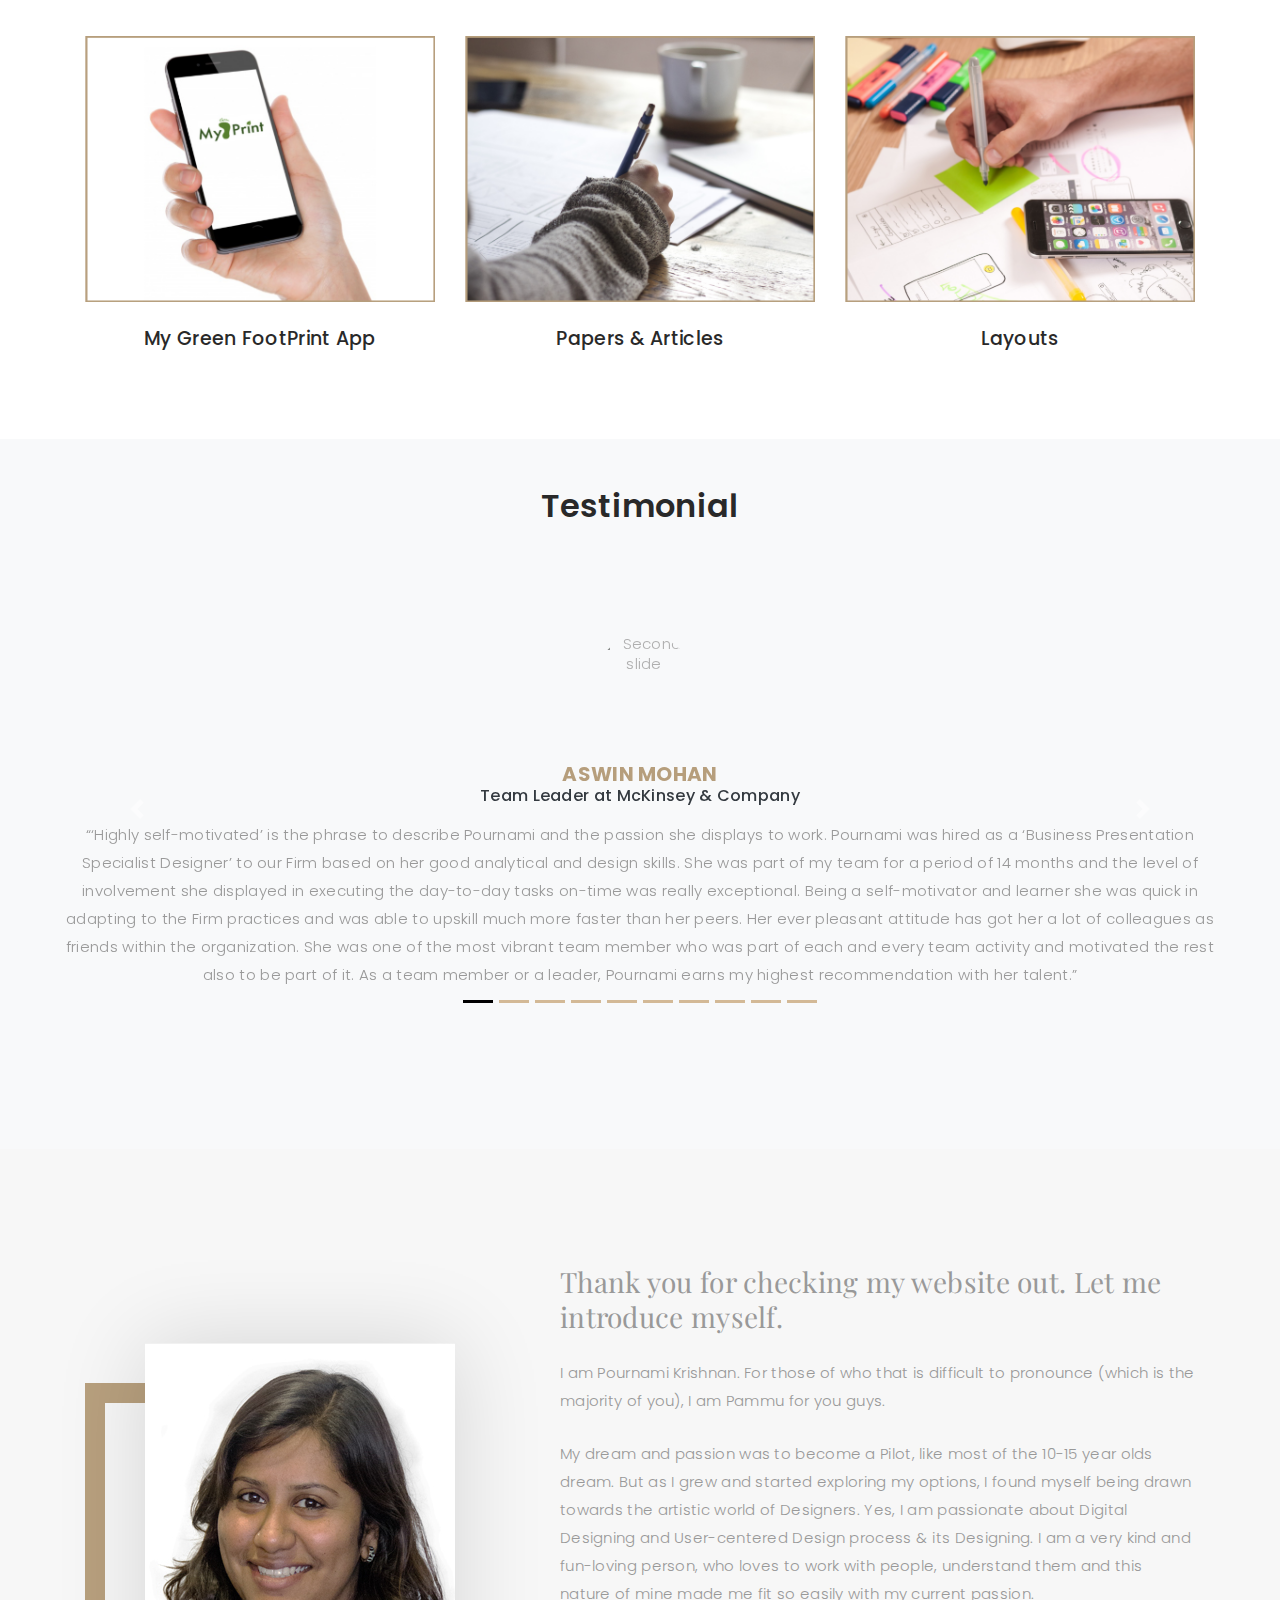
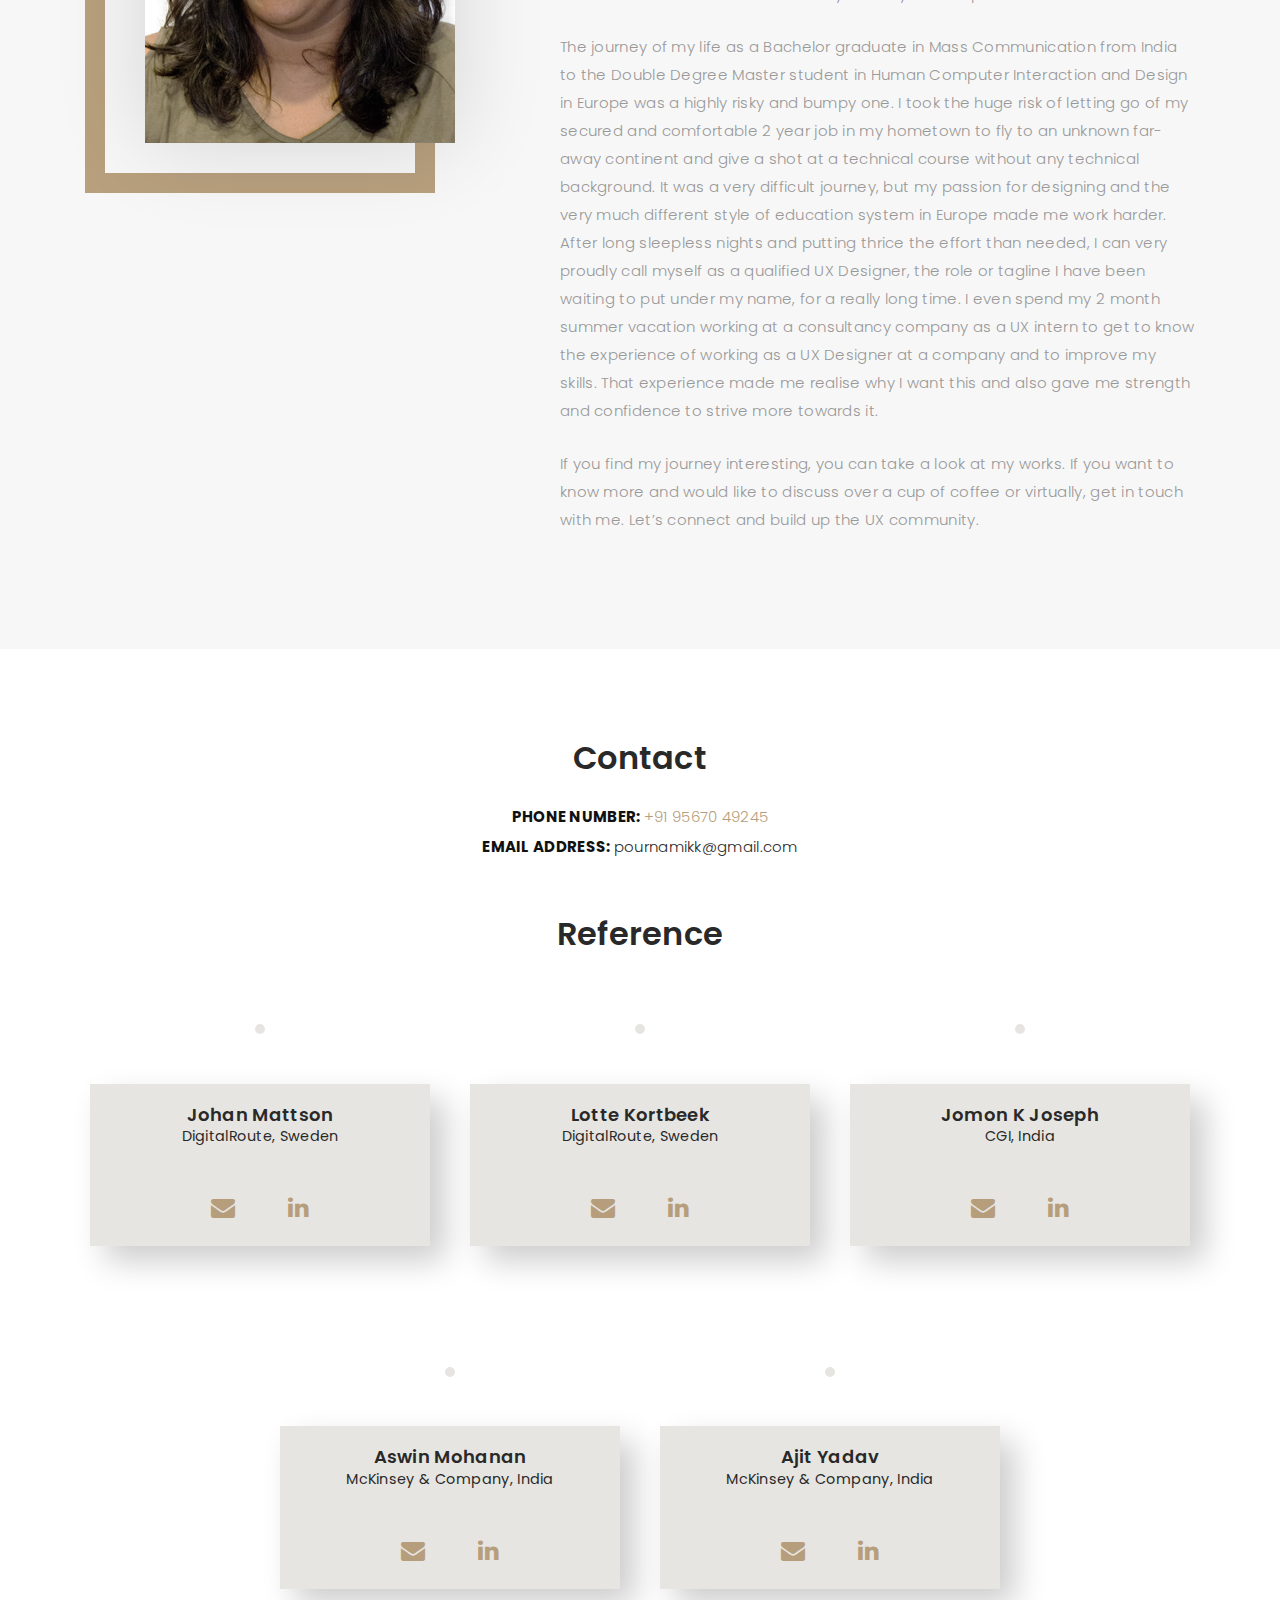
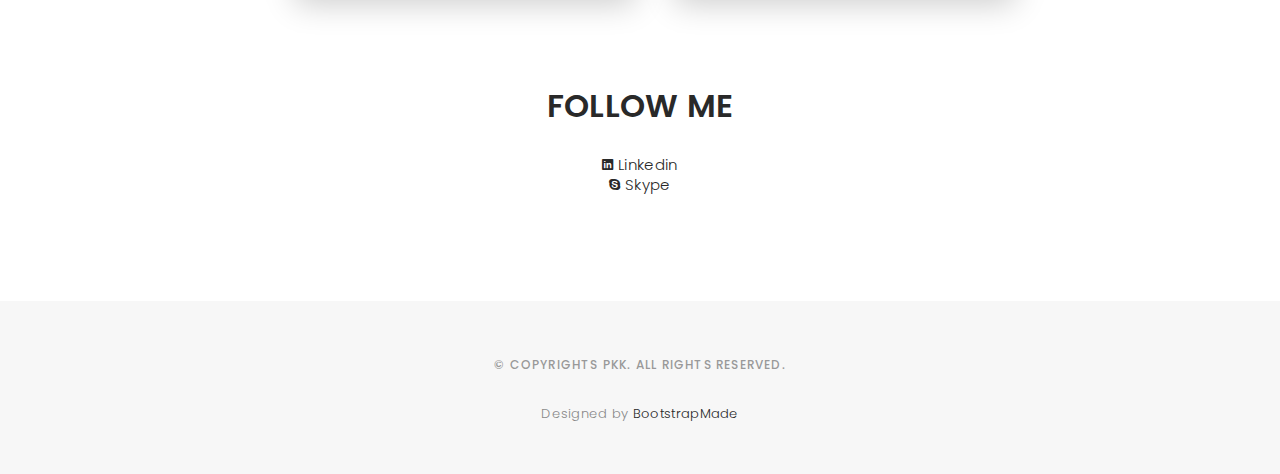
==== commit b5342bdb: "Update index.html" ====
--- a/index.html
+++ b/index.html
@@ -556,8 +556,10 @@
           <li data-target="#carouselTestimonial" data-slide-to="3"></li>
           <li data-target="#carouselTestimonial" data-slide-to="4"></li>
           <li data-target="#carouselTestimonial" data-slide-to="5"></li>
+          <li data-target="#carouselTestimonial" data-slide-to="6"></li>
           <li data-target="#carouselTestimonial" data-slide-to="7"></li>
           <li data-target="#carouselTestimonial" data-slide-to="8"></li>
+          <li data-target="#carouselTestimonial" data-slide-to="9"></li>
         </ol>
         <div class="carousel-inner">
           <div class="carousel-item text-center active">
